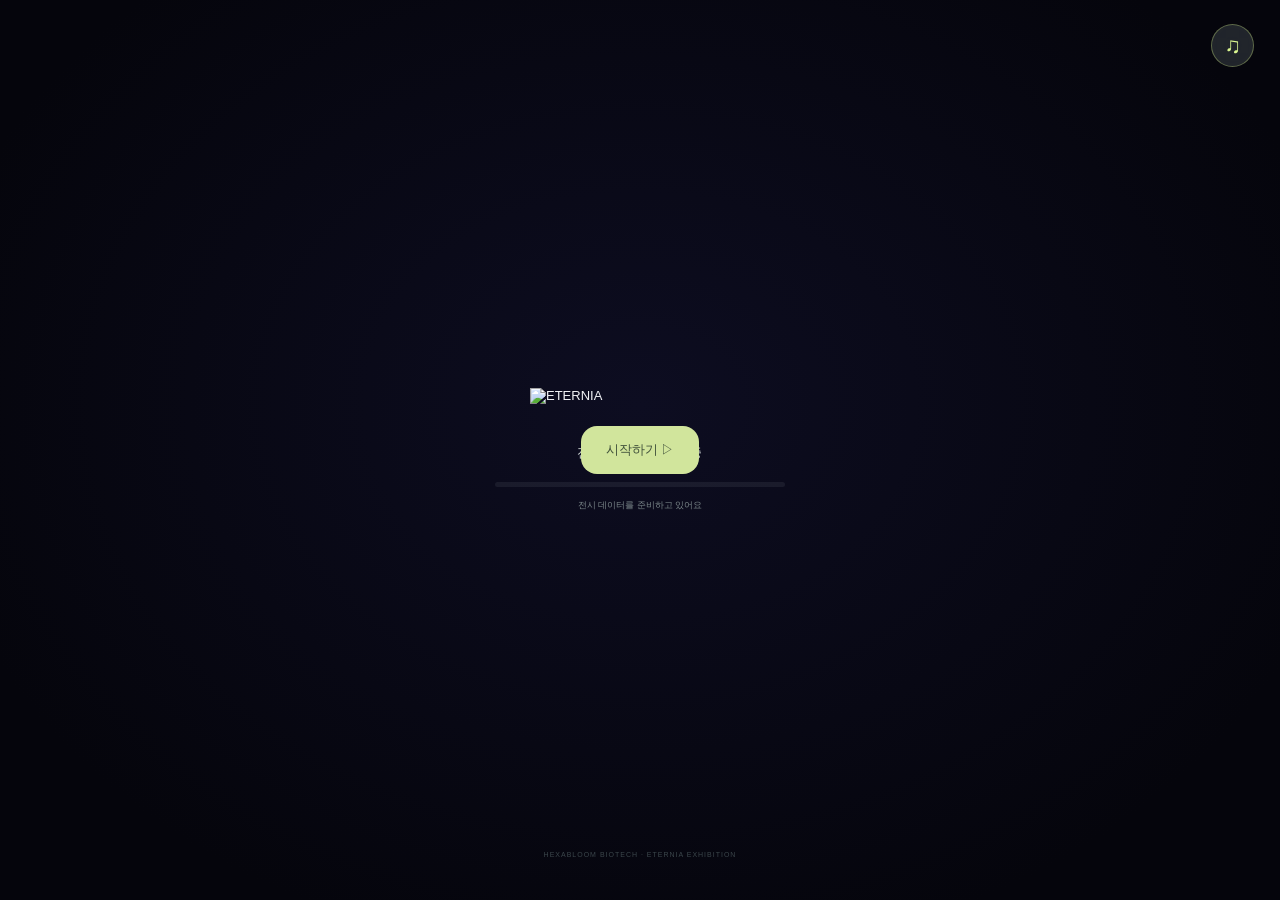
==== index.html @ 913517f1 "Add files via upload" ====
<!doctype html>
<html lang="ko"><head><meta charset="utf-8"><meta name="viewport" content="width=device-width,initial-scale=1"><meta name="theme-color" content="#0b0c10"><title>ETERNIA — 가상 전시 관람</title><meta name="description" content="기업 전시에서 우주선 체험, 협찬사 전시까지. ETERNIA 졸업전시 부스를 미리 둘러보세요."><link rel="stylesheet" href="style.css"><link rel="stylesheet" href="floating.css"><link rel="stylesheet" href="product-details.css"><script type="importmap">{"imports":{"three":"./assets/three.module.js","three/addons/controls/OrbitControls.js":"./assets/OrbitControls.js"}}</script></head>
<body class="booting"><section id="gameIntro" class="game-intro" aria-label="이터니아 전시 시작"><video id="introVideo" playsinline preload="auto" src="assets/eternia-intro.mp4"></video><div id="introLoading" hidden><img src="assets/eternia-logo.png" alt="ETERNIA"><span>전시 공간에 연결 중</span><div class="intro-progress"><i id="introProgressFill"></i></div><small id="introProgressText">전시 데이터를 준비하고 있어요</small></div><button id="introSkip">건너뛰기 <span>›</span></button><button id="introSound" aria-label="인트로 소리 켜기">소리 켜기 ♫</button><button id="introPlay" hidden>시작하기 ▷</button><small class="intro-footer">HEXABLOOM BIOTECH · ETERNIA EXHIBITION</small></section>
<header><a class="wordmark" href="#overview" aria-label="로고 애니메이션 다시보기"><img src="assets/eternia-logo.png" alt="ETERNIA"></a><div class="logo-replay-cue"><span>로고 애니메이션 다시보기</span><button id="dismissLogoCue" aria-label="다시보기 안내 닫기">×</button></div><span class="header-line"></span><span class="edition">EXHIBITION<br><b>가상 전시 관람</b></span><div class="tour-hud"><img src="assets/ui-hex-cluster.png" alt="" class="hud-hex"><div class="hud-copy"><span>VISIT</span><strong id="hudCounter">00 <small>/ 03</small></strong></div><div class="hud-progress"><span>관람 진행</span><b class="hud-percent" id="hudPercent">0%</b><div id="visitMeter" class="visit-meter" aria-label="관람 진행률"></div></div><div class="hud-caption"><i></i><span id="hudLocation">전체 공간</span></div></div><div class="header-right"><span class="live-dot"></span><span>ETERNIA / GRADUATION EXHIBITION</span></div></header>
<button id="panelToggle" class="panel-toggle" aria-expanded="true" aria-controls="guidePanel"><span>☷</span><b>안내 접기</b><i>‹</i></button><main>
<aside id="guidePanel" class="story" aria-live="polite"><div class="story-top"><span class="overline" id="chapter">WELCOME TO ETERNIA</span><span class="page-number" id="pageNumber">00 / 03</span></div><div class="category-menu" aria-label="콘텐츠 카테고리"><button data-step="1"><span class="category-no">01</span><span><b>세계관·기업 전시</b><small>WORLD / 3번 면</small></span><i><img src="assets/ui-move-badge.png" alt="이동"></i></button><button data-step="2"><span class="category-no">02</span><span><b>게임·의상 체험</b><small>PLAY / 2번 면</small></span><i><img src="assets/ui-move-badge.png" alt="이동"></i></button><button data-step="3"><span class="category-no">03</span><span><b>협찬사·뷰티 체험</b><small>BEAUTY / 1번 면</small></span><i><img src="assets/ui-move-badge.png" alt="이동"></i></button></div><h1 id="stepTitle">오프라인에서<br>만나는 이터니아.</h1><p id="stepDesc" class="description">하나의 육각 공간에서 시작되는 입사 체험. 세계관을 만나고, 우주선을 조종하고, 게임 속 원료가 화장품으로 이어지는 순간을 둘러보세요.</p><div id="stepFacts" class="facts"></div><button id="referenceCard" class="reference-card"><div class="reference-image"><img id="referenceImage" src="assets/booth-concept.webp" alt="전시 구성 참고 시안"><span>참고 이미지 ↗</span></div><div class="reference-caption"><span id="referenceLabel">전체 전시 구성 시안</span><span>VIEW</span></div></button><div id="extraDetails"></div><div class="story-foot"><img class="story-brand" src="assets/ui-hexabloom-mark.png" alt="HEXABLOOM BIOTECH"><span class="footnote">제작 중인 전시의 가상 관람입니다.<br>소품 외형·조명·그래픽은 최종 설치와 다를 수 있습니다.</span><div class="story-navigation"><button id="prev" class="round" aria-label="이전 공간">←</button><button id="next" class="next">관람 시작 <span>↗</span></button></div></div></aside>
<section class="viewport" aria-label="3D 가상 전시장"><div id="scene"></div><div class="vignette"></div><div class="viewport-top"><div class="mode-switch" role="group" aria-label="보기 방식"><button id="orbitMode" class="selected">공간 둘러보기</button><button id="eyeMode">관람자 시점</button></div><span class="model-tag"><i></i> EXHIBITION PREVIEW</span></div><div id="loading" class="loading"><div class="load-symbol">⬡</div><span>전시 공간을 준비하고 있어요</span><small id="loadProgress">모델 · 원화 · 전시 자료 불러오는 중</small></div><div id="fallback" hidden><img src="assets/booth-concept.webp" alt="전체 전시 구성"><p>이 환경에서는 3D 표시를 사용할 수 없습니다.<br>동선 메뉴와 자료 이미지는 계속 확인할 수 있어요.</p></div><div id="hotspots" class="hotspots"></div><div id="roomViews" class="room-views" hidden><button data-roomview="desk" class="active">조종석</button><button data-roomview="coat">아우터</button></div><div class="view-label"><span id="viewEyebrow">SPACE OVERVIEW</span><h2 id="viewTitle">전체 공간</h2><span id="modeHint">드래그하여 회전 · 스크롤하여 확대</span></div><div class="tools"><button id="routeToggle" class="tool active" aria-pressed="true" title="관람 동선 표시"><span>⌁</span><small>동선</small></button><button id="lightToggle" class="tool active" aria-pressed="true" title="전시 조명 전환"><span>◐</span><small>조명</small></button><button id="resetView" class="tool" title="시점 초기화"><span>⤾</span><small>초기화</small></button><button id="fullscreen" class="tool" title="전체 화면"><span>⛶</span><small>전체화면</small></button></div><div class="minimap"><div class="mini-heading"><span>FLOOR PLAN</span><span id="mapLabel">전체</span></div><svg viewBox="0 0 210 180" role="img" aria-label="기업 전시에서 암실을 거쳐 협찬사로 이동하는 관람 동선"><path class="map-outline" d="M65 25H145L185 95L145 165H125M85 165H65L25 95Z"/><path class="map-table" d="M65 28L30 95L54 135L103 28Z"/><path class="map-route" d="M195 125L165 150L106 176L106 101L106 176L45 153L12 125"/><path class="map-door" d="M85 165H125"/><g class="map-stop" data-step="1" tabindex="0" role="button" aria-label="기업 전시 이동"><circle cx="169" cy="124" r="12"/><text x="169" y="128">1</text></g><g class="map-stop" data-step="2" tabindex="0" role="button" aria-label="암실 이동"><circle cx="108" cy="94" r="12"/><text x="108" y="98">2</text></g><g class="map-stop" data-step="3" tabindex="0" role="button" aria-label="협찬사 전시 이동"><circle cx="40" cy="124" r="12"/><text x="40" y="128">3</text></g><circle id="mapYou" cx="106" cy="176" r="4"/></svg></div><div class="stage-caption"><span class="status-dot"></span><span id="objectStatus">업로드한 모델 기준 · 실제 비율의 가상 공간</span></div></section>
</main>
<nav class="tour-nav" aria-label="관람 동선"><div class="tour-nav-label"><span class="overline">YOUR JOURNEY</span><span>관람 동선 <b>3 → 2 → 1면</b></span></div><div class="stops"><button data-step="0" class="current"><span class="stop-icon">⌂</span><span>전체 보기</span></button><span class="connector"></span><button data-step="1"><span class="stop-icon">01</span><span>기업 전시</span></button><span class="connector"></span><button data-step="2"><span class="stop-icon">02</span><span>암실 체험</span></button><span class="connector"></span><button data-step="3"><span class="stop-icon">03</span><span>협찬사 전시</span></button></div><button id="autoTour" class="autotour"><span>▷</span> 자동 관람</button></nav>
<dialog id="detailDialog"><div class="dialog-bar"><span id="dialogEyebrow">EXHIBIT ARCHIVE</span><button class="close-dialog" aria-label="닫기">✕</button></div><div id="dialogBody"></div></dialog><div id="toast" role="status"></div>
<section class="rewards-widget" aria-label="관람 보상"><button id="rewardsToggle" class="rewards-head" aria-expanded="false" aria-controls="rewardsBody"><span class="reward-head-icon">✦</span><span><b>관람 보상</b><small>체크하고 보상을 만나보세요</small></span><span id="rewardCount">0/2</span><i>⌃</i></button><div id="rewardsBody" class="rewards-body" hidden><p class="reward-note">사원증 + 미션 보상 1종</p><button id="claimId" class="reward-row"><span class="reward-check" id="idCheck"></span><img src="assets/reward-id-v2.png" alt="강나린 사원증"><span><b>강나린 사원증</b><small>입사 지원하기</small></span><i>받기</i></button><label class="mission-check"><input id="missionDone" type="checkbox"><span>조건부 미션 성공</span><small>화장품 2종 중 1개 선택</small></label><button id="claimScott" class="reward-row reward-product" disabled><span class="reward-check" id="scottCheck"></span><img src="assets/cleanser-new.png" alt="스콧해미쉬 클렌징폼"><span><b>스콧해미쉬 클렌징폼</b><small>미션 성공 시 선택 보상</small></span><i>선택</i></button><button id="claimBrioll" class="reward-row reward-product" disabled><span class="reward-check" id="briollCheck"></span><img src="assets/brioll-0.png" alt="브리올옴므 톤업크림 실물"><span><b>브리올옴므 톤업크림</b><small>미션 성공 시 선택 보상</small></span><i>선택</i></button><span class="reward-preview-note">가상 관람용 보상 연출 · 실제 수령은 현장 조건에 따라 진행</span><button id="rewardReset" class="reward-reset">보상 체험 초기화 ↺</button></div></section><dialog id="rewardDialog" class="reward-dialog" aria-label="보상 획득"><button id="closeReward" class="close-reward" aria-label="보상 닫기">✕</button><div class="reward-burst" aria-hidden="true"></div><div id="rewardStars" aria-hidden="true"></div><span class="reward-kicker">REWARD UNLOCKED</span><h2>새로운 보상을 획득했어요!</h2><div id="rewardHero" class="reward-hero"></div><h3 id="rewardName"></h3><p id="rewardCondition"></p><button id="rewardConfirm">확인 <span>✓</span></button></dialog><script type="module" src="intro.js"></script><script type="module" src="app.js"></script><script type="module" src="exhibition-ui.js"></script>
<div class="control-hints" aria-label="공간 둘러보기 조작 안내"><span><kbd>좌클릭</kbd> 드래그 · 회전</span><span><kbd>휠</kbd> 확대 / 축소</span><span><kbd>Alt</kbd> + 드래그 · 이동</span></div><aside id="sponsorTip" class="sponsor-tip" hidden><span>화장품을 클릭하면<br><b>상세 정보를 볼 수 있어요</b></span><button id="dismissSponsorTip" aria-label="제품 클릭 안내 닫기">×</button></aside><script type="module" src="audio-ui.js"></script></body></html>
---- style.css ----
:root{--bg:#0b0c10;--panel:#17181e;--line:#3b3d48;--muted:#999ba8;--white:#f1f2f5;--lime:#d9f64c;--pink:#f18bb9;--ink:#333640}*{box-sizing:border-box}body{margin:0;background:var(--bg);color:var(--white);font-family:'Arial','Apple SD Gothic Neo','Malgun Gothic',sans-serif;font-size:14px;-webkit-font-smoothing:antialiased}button,a{-webkit-tap-highlight-color:transparent}button{font:inherit;color:inherit;cursor:pointer;border:0;background:none}button:focus-visible,a:focus-visible,[tabindex]:focus-visible{outline:2px solid var(--lime);outline-offset:4px}[hidden]{display:none!important}header{height:88px;margin:0 25px;padding:0 10px;display:flex;align-items:center;gap:22px;border-bottom:1px solid #343640;position:relative}header:after{content:'';position:absolute;bottom:-1px;left:0;width:76px;height:2px;background:var(--lime);clip-path:polygon(0 0,100% 0,97% 100%,0 100%)}.wordmark{display:block;width:143px;height:58px;flex-shrink:0}.wordmark img{width:100%;height:100%;object-fit:contain}.header-line{height:22px;width:1px;background:#575961}.edition{font-size:8px;letter-spacing:2px;color:#858793;line-height:1.8;white-space:nowrap}.edition b{font-weight:400;font-size:10px;letter-spacing:1px;color:#bdc0cb}.header-right{margin-left:auto;display:flex;align-items:center;gap:8px;font-size:8px;letter-spacing:1px;color:#80838f}.live-dot,.status-dot{width:4px;height:4px;background:var(--lime);border-radius:50%;display:inline-block}.quiet{margin-left:16px;letter-spacing:0;background:linear-gradient(120deg,#e3e5eb,#f5f6f8);color:#454752;font-size:11px;padding:11px 17px;clip-path:polygon(9px 0,100% 0,100% calc(100% - 7px),calc(100% - 7px) 100%,0 100%,0 9px)}.quiet span{padding-left:18px}.quiet:hover{background:var(--lime)}.tour-hud{position:relative;display:flex;align-items:center;gap:14px;margin-left:auto;padding:8px 22px 8px 11px;min-width:310px;background:linear-gradient(110deg,#34373d,#25272e);clip-path:polygon(10px 0,92% 0,95% 6px,100% 6px,100% 100%,0 100%,0 10px);border-bottom:1px solid #666b75}.tour-hud:after{content:'';position:absolute;right:0;bottom:0;height:3px;width:24%;background:var(--lime)}.hud-hex{width:29px;height:43px;object-fit:contain;margin-right:1px}.hud-copy{display:flex;align-items:center;gap:8px}.hud-copy>span{font-family:monospace;font-size:9px;color:#aeb8a6}.hud-copy strong{font-family:monospace;font-size:25px;line-height:1;font-weight:700;letter-spacing:-1px}.hud-copy small{font-size:9px;color:#9d9fa9;letter-spacing:0}.hud-progress{padding-left:8px;border-left:1px solid #5b5d66}.hud-progress>span{color:#9c9fac;font-size:7px;letter-spacing:1px}.visit-meter{display:flex;gap:2px;margin-top:7px}.visit-meter i{display:block;width:6px;height:9px;background:#6c646e;transform:skewX(25deg)}.visit-meter i.filled{background:var(--pink)}.hud-caption{font-size:9px;color:#c2c4cb;padding-left:2px;white-space:nowrap;display:flex;align-items:center;gap:6px}.hud-caption i{width:3px;height:3px;background:var(--lime);display:inline-block}main{height:calc(100dvh - 185px);min-height:620px;max-height:1100px;display:grid;grid-template-columns:320px 1fr;padding:20px 25px 0;gap:20px}.story{position:relative;padding:21px 20px 18px;border:1px solid #363842;border-top:2px solid #555865;background:linear-gradient(160deg,#202128e8,#15161be8);display:flex;flex-direction:column;overflow:auto;scrollbar-width:thin;scrollbar-color:#4a4c57 transparent;clip-path:polygon(10px 0,calc(100% - 8px) 0,100% 8px,100% calc(100% - 13px),calc(100% - 13px) 100%,0 100%,0 10px)}.story:before{content:'';position:absolute;top:0;left:0;width:12px;height:15px;background:var(--lime);clip-path:polygon(0 0,100% 0,0 100%)}.story-top{display:flex;align-items:center;justify-content:space-between;gap:10px;margin-bottom:20px}.overline{font-family:monospace;font-size:8px;font-weight:500;letter-spacing:1.1px;color:#aeb1c2;line-height:1.5}.page-number{font-family:monospace;font-size:9px;color:#838693;white-space:nowrap}.category-menu{display:flex;flex-direction:column;gap:8px}.category-menu button{position:relative;display:flex;align-items:center;min-height:63px;gap:12px;padding:10px 10px 10px 14px;text-align:left;background:linear-gradient(120deg,#30323a,#262831);border-left:2px solid #777a86;clip-path:polygon(8px 0,calc(100% - 11px) 0,100% 11px,100% 100%,0 100%,0 8px);transition:background .18s,transform .18s}.category-menu button:after{content:'';height:1px;background:#717581;position:absolute;left:30px;right:12px;bottom:4px;opacity:.35}.category-menu button:hover{background:#3b3e49;transform:translateX(2px)}.category-no{font-family:monospace;font-size:25px;font-weight:700;color:#a6a8b4;line-height:1}.category-menu b{display:block;font-size:12px;font-weight:600;color:#e8e9ef;white-space:nowrap}.category-menu small{display:block;font-family:monospace;font-size:7px;letter-spacing:1px;color:#9396a6;margin-top:7px}.category-menu i{display:flex;margin-left:auto;align-items:center;justify-content:center;opacity:.65}.category-menu i img{width:38px;height:28px;object-fit:contain}.category-menu button.current{background:linear-gradient(125deg,#f7f8fa,#d9dce4);border-left-color:var(--lime)}.category-menu button.current:before{content:'';position:absolute;top:0;right:0;width:9px;height:13px;background:var(--lime);clip-path:polygon(0 0,100% 0,100% 100%)}.category-menu button.current .category-no{color:#626775}.category-menu button.current b{color:#363b48}.category-menu button.current small{color:#797f8b}.category-menu button.current i{opacity:1}.category-menu button.visited:not(.current){border-left-color:var(--lime)}h1{font-size:25px;line-height:1.45;letter-spacing:-.8px;font-weight:500;margin:24px 0 12px}.description{color:#aaaeba;line-height:1.9;font-size:11px;word-break:keep-all;margin:0 0 14px}.facts{display:flex;gap:6px;flex-wrap:wrap;margin-bottom:17px}.facts span{font-size:8px;color:#b7bac5;border:1px solid #4b4e5b;padding:5px 6px;background:#292b334d}.reference-card{padding:0;text-align:left;background:#22242c;border:1px solid #4b4e5b;clip-path:polygon(0 0,calc(100% - 8px) 0,100% 8px,100% 100%,0 100%)}.reference-image{position:relative;overflow:hidden;height:102px;background:#292b32}.reference-image img{display:block;width:100%;height:100%;object-fit:cover;object-position:50% 24%;transition:transform .4s}.reference-card:hover img{transform:scale(1.04)}.reference-image>span{position:absolute;bottom:7px;right:7px;font-size:8px;color:#d3d6dc;background:#1a1c23dc;padding:5px 8px;border-left:2px solid var(--lime)}.reference-caption{display:flex;justify-content:space-between;align-items:center;gap:10px;padding:10px;font-size:9px;color:#c1c4d1}.reference-caption>span:last-child{font-family:monospace;font-size:7px;letter-spacing:1px;color:#b5c47f}.story-foot{margin-top:auto;padding-top:17px;position:relative}.story-brand{position:absolute;right:0;bottom:52px;width:58px;height:39px;object-fit:contain;opacity:.65}.footnote{display:block;font-size:8px;color:#707582;line-height:1.8;padding-right:48px}.story-navigation{display:flex;gap:8px;margin-top:15px}.round{width:37px;height:37px;border:1px solid #5a5d6a;color:#c3c6d1;clip-path:polygon(5px 0,100% 0,100% 100%,0 100%,0 5px)}.round:disabled{opacity:.25;cursor:default}.next{flex:1;background:linear-gradient(120deg,#e4f78d,var(--lime));color:#3d4431;min-height:37px;padding:11px 14px;display:flex;align-items:center;justify-content:space-between;font-size:11px;clip-path:polygon(0 0,calc(100% - 13px) 0,100% 50%,calc(100% - 13px) 100%,12px 100%,0 calc(100% - 9px))}.next:hover{background:#ecff93}.next>span{padding-right:3px}.viewport{position:relative;overflow:hidden;background:radial-gradient(ellipse at 50% 50%,#202128,#0c0d12 75%);border:1px solid #282a34;clip-path:polygon(0 0,calc(100% - 10px) 0,100% 10px,100% 100%,0 100%)}#scene{position:absolute;inset:0}#scene canvas{display:block;width:100%;height:100%;touch-action:none}.vignette{position:absolute;inset:0;pointer-events:none;box-shadow:inset 0 0 90px #05060a55}.viewport-top{position:absolute;top:19px;left:22px;right:22px;display:flex;align-items:center;justify-content:space-between;gap:14px}.mode-switch{display:flex;background:linear-gradient(110deg,#e2e4ea,#fbfcfd);padding:3px;color:#515661;clip-path:polygon(8px 0,100% 0,100% calc(100% - 7px),calc(100% - 7px) 100%,0 100%,0 8px)}.mode-switch button{color:#71747f;font-size:10px;padding:8px 13px;clip-path:polygon(7px 0,100% 0,calc(100% - 7px) 100%,0 100%)}.mode-switch button.selected{color:#39412b;background:var(--lime)}.model-tag{display:flex;gap:6px;align-items:center;color:#707583;font-family:monospace;font-size:8px;letter-spacing:.5px}.model-tag i{width:4px;height:4px;display:block;background:#9da969}.view-label{position:absolute;top:85px;left:23px;pointer-events:none;border-left:2px solid var(--lime);padding:9px 15px 10px;background:linear-gradient(90deg,#252730d9,#1c1e2780);clip-path:polygon(0 0,calc(100% - 8px) 0,100% 8px,100% 100%,9px 100%,0 calc(100% - 8px))}.view-label>span:first-child{font-family:monospace;font-size:7px;letter-spacing:1.3px;color:#aaaebb}.view-label h2{font-size:16px;font-weight:500;letter-spacing:-.5px;margin:7px 0}.view-label #modeHint{font-size:8px;color:#8d92a0}.tools{position:absolute;top:85px;right:20px;display:flex;flex-direction:column;gap:7px}.tool{width:39px;height:44px;border:1px solid #555966;background:#272a34c9;display:flex;flex-direction:column;align-items:center;justify-content:center;gap:3px;clip-path:polygon(6px 0,100% 0,100% calc(100% - 6px),calc(100% - 6px) 100%,0 100%,0 6px)}.tool>span{font-size:18px;color:#bdc2cd;line-height:18px}.tool small{font-size:6px;color:#989eac}.tool:hover{background:#3a3e49}.tool.active{border-color:#c5df58}.tool.active>span{color:var(--lime)}.minimap{position:absolute;right:20px;bottom:43px;width:144px;padding:11px 10px 3px;background:#20222cdb;border:1px solid #555966;clip-path:polygon(10px 0,100% 0,100% calc(100% - 10px),calc(100% - 10px) 100%,0 100%,0 10px);backdrop-filter:blur(10px)}.mini-heading{display:flex;justify-content:space-between;font-family:monospace;font-size:7px;letter-spacing:.5px;color:#9ca3b3}.mini-heading span:last-child{color:var(--lime)}.minimap svg{display:block;width:100%;overflow:visible}.map-outline{fill:#30333e;stroke:#7c8394;stroke-width:2}.map-table{fill:#69707d;stroke:#b6bdc9;stroke-width:.8}.map-door{fill:none;stroke:#7e867b;stroke-dasharray:3 3}.map-route{fill:none;stroke:var(--lime);stroke-width:1.5;stroke-linejoin:round;opacity:.65}.map-stop{cursor:pointer}.map-stop circle{fill:#30333c;stroke:#9ea595;stroke-width:1}.map-stop text{font-family:monospace;font-size:10px;fill:#d7dccf;text-anchor:middle}.map-stop.active circle{fill:var(--lime);stroke:var(--lime)}.map-stop.active text{fill:#2f3522}#mapYou{fill:#fff;stroke:#c5d18d;stroke-width:3}.stage-caption{position:absolute;bottom:18px;left:23px;display:flex;gap:7px;align-items:center;pointer-events:none;color:#737a89;font-size:8px}.hotspots{position:absolute;inset:0;pointer-events:none}.hotspot{position:absolute;transform:translate(-50%,-50%);display:flex;align-items:center;gap:7px;pointer-events:auto;white-space:nowrap;border:1px solid #979ca8;background:linear-gradient(115deg,#e7e9ee,#fcfcfd);color:#3e4452;padding:5px 12px 5px 5px;font-size:9px;clip-path:polygon(7px 0,100% 0,100% calc(100% - 7px),calc(100% - 7px) 100%,0 100%,0 7px);box-shadow:0 0 25px #0b0e1499}.hotspot .hot-index{display:grid;place-items:center;min-width:22px;height:22px;background:#d7e36f;color:#4b5236;font-family:monospace;font-size:9px}.hotspot .hot-plus{margin-left:5px;color:#687648}.hotspot:hover{background:var(--lime)}.tour-nav{height:97px;display:flex;align-items:center;gap:25px;padding:18px 35px;border-top:1px solid #30323b;margin-top:0;background:#0e0f14}.tour-nav-label{width:285px;display:flex;flex-direction:column;gap:8px;flex-shrink:0}.tour-nav-label>span:first-child{color:#bec1cf;font-size:8px;letter-spacing:1.5px}.tour-nav-label>span:last-child{font-size:8px;color:#787e8c}.tour-nav-label b{font-weight:400;color:#afbd87;padding-left:14px}.stops{display:flex;justify-content:space-between;align-items:center;flex:1;background:linear-gradient(110deg,#d9dce4,#f5f6fa);padding:4px 17px 4px 11px;clip-path:polygon(12px 0,calc(100% - 8px) 0,100% 8px,100% 100%,0 100%,0 12px)}.stops button{padding:10px 12px;display:flex;align-items:center;gap:9px;color:#626a7b;font-size:10px;white-space:nowrap;clip-path:polygon(7px 0,100% 0,calc(100% - 7px) 100%,0 100%)}.stop-icon{width:24px;height:24px;display:grid;place-items:center;font-family:monospace;font-size:10px;font-weight:bold;color:#666c7c;border:1px solid #a4aab8;clip-path:polygon(5px 0,100% 0,100% 100%,0 100%,0 5px)}.stops .current{background:var(--lime);color:#424c32}.stops .current .stop-icon{border-color:#899f3a;color:#5a6e34}.stops .visited:not(.current) .stop-icon{background:#d1dd95}.connector{height:1px;max-width:60px;background:#b0b6c2;flex:1;margin:0 6px}.autotour{display:flex;gap:8px;align-items:center;background:#2b2e38;border:1px solid #6a7182;min-height:37px;padding:10px 13px;font-size:10px;white-space:nowrap;clip-path:polygon(7px 0,100% 0,100% calc(100% - 7px),calc(100% - 7px) 100%,0 100%,0 7px)}.autotour>span{color:var(--lime);font-size:13px}.loading{position:absolute;inset:0;display:flex;flex-direction:column;align-items:center;justify-content:center;gap:15px;background:#111218;color:#dce2cc;font-size:12px;z-index:10;transition:opacity .45s}.loading small{font-size:9px;color:#757e83}.load-symbol{font-size:48px;color:var(--lime);animation:spin 3s linear infinite}.loading.done{opacity:0;pointer-events:none}@keyframes spin{to{transform:rotate(360deg)}}dialog{width:min(960px,calc(100vw - 50px));max-height:88dvh;padding:0;border:1px solid #727985;border-top:3px solid var(--lime);background:#191b22;color:var(--white);box-shadow:0 20px 130px #000b}dialog::backdrop{background:#05050ac9;backdrop-filter:blur(12px)}.dialog-bar{display:flex;align-items:center;justify-content:space-between;padding:12px 22px;border-bottom:1px solid #4a4f5b;background:#242731;font-family:monospace;font-size:9px;letter-spacing:1.6px;color:#adb5c3;position:sticky;top:0;z-index:2}.close-dialog{font-size:16px;padding:7px;color:#dbdfe7}#dialogBody{padding:25px}.archive-title{font-size:25px;font-weight:400;letter-spacing:-.7px;margin:0 0 9px}.archive-intro{font-size:11px;color:#8e97a6;line-height:1.8;margin-bottom:25px}.archive-grid{display:grid;grid-template-columns:repeat(3,1fr);gap:17px}.archive-tile{padding:0;text-align:left;border:1px solid #4b5260;background:#22262f;clip-path:polygon(0 0,calc(100% - 8px) 0,100% 8px,100% 100%,0 100%)}.archive-tile img{display:block;width:100%;height:165px;object-fit:cover;background:#dce0e2}.archive-tile>span{display:block;padding:12px 10px;font-size:10px;color:#e2e5ed}.archive-tile small{display:block;padding:0 10px 12px;font-size:8px;color:#8691a3;line-height:1.5}.archive-tile:hover{border-color:var(--lime)}.lightbox-image{display:block;max-width:100%;max-height:68dvh;object-fit:contain;margin:auto}.lightbox-caption{display:flex;align-items:center;justify-content:space-between;gap:15px;font-size:11px;color:#c4cad5;padding-top:18px}.lightbox-caption small{font-size:9px;color:#858fa0}.lightbox-caption button{border:1px solid #76825b;color:var(--lime);padding:9px 13px;font-size:10px}.video-preview{display:block;width:100%;max-height:65dvh}#toast{position:fixed;left:50%;bottom:112px;transform:translate(-50%,15px);padding:12px 20px;background:#292d37;border:1px solid #8d9d54;border-left:3px solid var(--lime);color:#edf2e2;font-size:11px;opacity:0;pointer-events:none;transition:opacity .2s,transform .2s;z-index:100;clip-path:polygon(0 0,100% 0,100% calc(100% - 8px),calc(100% - 8px) 100%,0 100%)}#toast.show{opacity:1;transform:translate(-50%,0)}#fallback{position:absolute;inset:0;padding:75px 30px;text-align:center}#fallback img{height:75%;max-width:90%;object-fit:contain}#fallback p{font-size:12px;line-height:1.8;color:#b3bac3}.presenting header,.presenting .story,.presenting .tour-nav{display:none}.presenting main{display:block;height:100dvh;max-height:none;padding:0}.presenting .viewport{height:100dvh}.presenting .stage-caption{display:none}
@media(min-width:1600px){main{grid-template-columns:350px 1fr}.story{padding:28px}.tour-nav-label{width:315px}.category-menu button{min-height:68px}.reference-image{height:140px}h1{font-size:29px}.description{font-size:12px}.tour-hud{min-width:400px}.hud-caption{padding-left:15px}}
@media(max-width:1150px){header{gap:16px}.header-right>span:not(.live-dot){display:none}.tour-hud{min-width:290px}.hud-caption{display:none}.edition{font-size:7px}main{grid-template-columns:285px 1fr;gap:15px;padding:15px 20px 0}.story{padding:20px 17px}.category-menu b{font-size:11px}.category-no{font-size:23px}.category-menu i img{width:32px}h1{font-size:23px}.description{font-size:10px}.tour-nav{padding:17px 25px;gap:18px}.tour-nav-label{width:280px}.stops{padding-left:5px;padding-right:8px}.stops button{font-size:9px;gap:7px;padding:10px 8px}.connector{margin:0 4px}.autotour{font-size:9px;padding:10px}.view-label{left:18px}.viewport-top{left:18px;right:18px}.model-tag{font-size:7px}.minimap{width:124px;right:16px}.tools{right:16px}.stage-caption{left:18px;right:150px;font-size:7px;line-height:1.6}}
@media(max-width:900px){.header-line,.edition{display:none}header{margin:0 20px}.header-right{margin-left:0}.tour-hud{min-width:275px}.tour-nav-label{width:260px}.stops button{gap:5px;padding:10px 6px}.autotour{font-size:0}.autotour>span{font-size:17px}.model-tag{display:none}main{grid-template-columns:265px 1fr}.category-menu button{gap:9px}.category-menu b{font-size:10px}.category-no{font-size:21px}.category-menu small{font-size:6px}.category-menu i img{width:29px}.mode-switch button{font-size:9px;padding:8px 10px}.tool{width:34px;height:40px}.minimap{width:115px}.story-brand{display:none}.footnote{padding-right:0}.connector{margin:0 2px}.stops .stop-icon{width:20px;height:20px}.stops button{font-size:8px}}
@media(max-width:720px){header{height:76px;margin:0 14px;padding:0 2px;gap:9px}.wordmark{width:106px;height:49px}.tour-hud{margin-left:auto;min-width:0;padding:8px 12px 8px 6px;gap:8px;height:45px}.hud-hex{width:19px;height:31px}.hud-copy{gap:5px}.hud-copy>span{font-size:7px}.hud-copy strong{font-size:20px}.hud-copy small{font-size:7px}.hud-progress{padding-left:7px}.hud-progress>span{font-size:6px}.visit-meter{gap:1px;margin-top:5px}.visit-meter i{width:4px;height:7px}.header-right{gap:0}.header-right>.live-dot{display:none}.quiet{padding:9px 11px;margin-left:0;font-size:9px}.quiet span{display:none}main{height:auto;min-height:0;max-height:none;display:flex;flex-direction:column-reverse;padding:12px 12px 0;gap:12px}.viewport{height:61dvh;min-height:390px}.story{padding:20px 19px;overflow:visible}.story-top{margin-bottom:16px}.category-menu{flex-direction:row;gap:7px}.category-menu button{min-height:82px;flex:1;display:block;padding:9px 7px 10px 9px}.category-no{font-size:18px;display:block;margin-bottom:8px}.category-menu b{font-size:10px;letter-spacing:-.4px}.category-menu small{font-size:6px;letter-spacing:.3px;margin-top:5px}.category-menu i{position:absolute;top:9px;right:5px}.category-menu i img{width:25px;height:19px}.category-menu button:after{display:none}h1{font-size:25px;margin-top:22px}.description{font-size:12px;line-height:1.85}.facts span{font-size:8px}.reference-card{display:flex;height:89px}.reference-image{height:87px;width:120px;flex-shrink:0}.reference-image>span{display:none}.reference-caption{flex:1;font-size:10px;padding:14px}.reference-caption>span:last-child{font-size:7px}.story-foot{display:flex;gap:15px;align-items:center;justify-content:space-between;padding-top:17px}.footnote{font-size:7px}.story-navigation{margin-top:0;min-width:143px}.round{width:33px;height:34px}.next{font-size:10px;min-height:34px;padding:9px 12px}.tour-nav{position:sticky;bottom:0;z-index:15;height:77px;padding:12px 14px;gap:9px;background:#0c0d12f5;backdrop-filter:blur(14px)}.tour-nav-label{display:none}.stops{padding:3px 7px}.stops button{flex:1;flex-direction:column;font-size:7px;gap:4px;padding:6px 3px}.stop-icon{width:17px;height:17px;font-size:8px}.connector{margin:0 3px;max-width:20px}.autotour{padding:10px 9px;min-height:37px}.autotour>span{font-size:16px}.viewport-top{top:15px;left:13px;right:13px}.mode-switch button{font-size:9px;padding:7px 9px}.view-label{top:70px;left:14px;padding:8px 12px;border-left-width:1px;max-width:220px}.view-label>span:first-child{font-size:6px;letter-spacing:1px}.view-label h2{font-size:13px;margin:5px 0}.view-label #modeHint{font-size:7px}.tools{top:70px;right:12px;gap:5px}.tool{width:31px;height:35px}.tool>span{font-size:15px;line-height:15px}.tool small{font-size:6px}.minimap{width:104px;right:12px;bottom:36px;padding:9px 8px 3px}.mini-heading{font-size:6px}.stage-caption{left:15px;bottom:13px;right:10px;font-size:6px}.hotspot{font-size:8px;padding-right:8px;gap:5px}.hotspot .hot-index{height:17px;min-width:18px;font-size:7px}.hot-plus{display:none}dialog{width:calc(100vw - 22px);max-height:90dvh}.dialog-bar{padding:10px 15px}#dialogBody{padding:17px}.archive-title{font-size:22px}.archive-intro{font-size:10px;margin-bottom:20px}.archive-grid{grid-template-columns:1fr 1fr;gap:12px}.archive-tile img{height:135px}.archive-tile>span{font-size:9px;padding:10px 8px}.archive-tile small{font-size:7px;padding:0 8px 10px}.lightbox-caption{font-size:10px}.lightbox-caption small{font-size:8px}#toast{bottom:90px;max-width:85vw;text-align:center;font-size:10px}.presenting main{padding:0;gap:0}.presenting .viewport{height:100dvh;min-height:0}}
@media(prefers-reduced-motion:reduce){*,*:before,*:after{animation:none!important;transition:none!important}}
---- floating.css ----
html,body{height:100%;height:100dvh;overflow:hidden;background:#0b0c10}body{font-size:13px}header{position:fixed;top:18px;left:26px;right:26px;height:66px;margin:0;padding:0;z-index:25;gap:20px;border:0;background:none;pointer-events:none}header:after,.header-line,.edition,.header-right>.live-dot,.header-right>span{display:none}header .wordmark,header button{pointer-events:auto}.wordmark{width:140px;height:57px}.tour-hud{min-width:330px;padding:10px 18px;gap:14px;border:4px solid #b2bbc70c;border-radius:24px;clip-path:none;background:#3a3c47ac;backdrop-filter:blur(18px);box-shadow:0 8px 34px #0002;margin:auto}.tour-hud:after{height:4px;right:22px;bottom:4px;width:45px;border-radius:8px;opacity:.65}.hud-hex{width:26px;height:34px}.hud-copy strong{font-size:23px}.hud-copy>span{font-size:8px}.hud-progress{border-left:0;padding-left:5px}.hud-progress>span{font-size:6px}.visit-meter i{border-radius:2px;width:5px;height:8px;opacity:.85}.hud-caption{font-size:8px;color:#bfc2cb}.header-right{margin-left:0}.quiet{border-radius:16px;clip-path:none;background:#e5e7eddf;padding:11px 17px;font-size:10px;box-shadow:0 5px 20px #0002}.quiet span{padding-left:10px}main{position:fixed;inset:0;width:100%;height:100dvh!important;min-height:0!important;max-height:none!important;padding:0!important;display:block!important}.viewport{position:absolute;inset:0;width:100%;height:100%!important;min-height:0!important;clip-path:none;border:0;background:#0b0c10}.vignette{box-shadow:inset 0 0 120px #05060a55}.panel-toggle{position:fixed;left:26px;top:106px;z-index:27;display:flex;align-items:center;gap:10px;padding:10px 14px;border-radius:17px;background:#4b4d5b72;border:3px solid #bec5d10b;backdrop-filter:blur(16px);color:#d7d9e2;box-shadow:0 5px 20px #0002}.panel-toggle>span{font-size:16px;color:var(--lime)}.panel-toggle b{font-size:10px;font-weight:500}.panel-toggle i{font-style:normal;font-size:18px;color:#b5b9c7;line-height:10px}.story{position:fixed;left:26px;top:159px;width:258px;max-height:calc(100dvh - 263px);height:auto;padding:18px 16px 17px;z-index:20;background:#272932b3;backdrop-filter:blur(24px);border:4px solid #dce3ed0d;border-radius:24px;clip-path:none;overflow:hidden;box-shadow:0 16px 55px #0003;transition:transform .35s ease,opacity .25s ease}.story:before{left:22px;top:-1px;width:28px;height:4px;border-radius:20px;clip-path:none;background:var(--lime);opacity:.65}.story-top{margin-bottom:14px;gap:8px}.story-top .overline{font-size:7px;color:#a3a9b7;letter-spacing:.6px}.page-number{font-size:8px;color:#9298a8}.category-menu{gap:7px}.category-menu button{min-height:48px;border:0;clip-path:none;border-radius:14px;background:#656a7a26;padding:9px 10px;gap:10px;transition:background .2s,transform .2s}.category-menu button:after,.category-menu button.current:before{display:none}.category-menu button:hover{background:#7b829b3c;transform:translateX(1px)}.category-no{font-size:20px;color:#acb1c0}.category-menu b{font-size:10px;font-weight:600;color:#d4d8e3}.category-menu small{font-size:6px;letter-spacing:.5px;color:#969eae;margin-top:5px}.category-menu i img{width:29px;height:22px;opacity:.8}.category-menu button.current{background:#e9edf2e8;box-shadow:inset 4px 0 0 #daf550}.category-menu button.current .category-no{color:#77824e}.category-menu button.current b{color:#3c4251}.category-menu button.current small{color:#848a98}.category-menu button.visited:not(.current){box-shadow:inset 3px 0 0 #daef6655}h1{font-size:20px;line-height:1.45;margin:19px 0 10px;font-weight:500;letter-spacing:-.4px}.description{font-size:10px;line-height:1.8;color:#a5adbd;margin:0;word-break:keep-all}.facts,.story-foot,#extraDetails{display:none}.reference-card{display:flex;flex-shrink:0;align-items:stretch;width:100%;height:64px;border:0;border-radius:12px;clip-path:none;background:#686e8026;margin-top:15px}.reference-image{height:64px;width:75px;flex-shrink:0}.reference-image img{object-position:50% 25%}.reference-image>span{display:none}.reference-caption{flex:1;display:flex;justify-content:space-between;gap:5px;padding:10px;font-size:8px;color:#b5bdcf;line-height:1.6}.reference-caption>span:last-child{font-size:6px;color:#a5b385}.left-collapsed .story{transform:translateX(-295px);opacity:0;pointer-events:none}.left-collapsed .panel-toggle{background:#3b3e4a78}.viewport-top{position:fixed;top:106px;left:50%;right:auto;transform:translateX(-50%);z-index:10;gap:0}.mode-switch{padding:4px;border:3px solid #ffffff0c;border-radius:17px;clip-path:none;background:#5d627970;backdrop-filter:blur(16px);box-shadow:0 5px 20px #0002}.mode-switch button{padding:8px 13px;border-radius:12px;clip-path:none;font-size:9px;color:#b4bed1}.mode-switch button.selected{background:#e5edb6d9;color:#566139;box-shadow:0 2px 10px #0001}.model-tag{display:none}.tools{position:fixed;right:26px;top:106px;flex-direction:row;gap:6px;z-index:10}.tool{height:40px;width:36px;border:3px solid #e5ecff0b;border-radius:13px;clip-path:none;background:#575e7370;backdrop-filter:blur(16px)}.tool>span{font-size:16px;color:#c9cedb}.tool small{font-size:5px;color:#a2acc0}.tool.active{border-color:#d4eb721c}.tool.active>span{color:#d7eb8e}.minimap{position:fixed;right:26px;top:163px;bottom:auto;width:112px;clip-path:none;border:3px solid #e6eeff0b;border-radius:20px;background:#42495d4d;backdrop-filter:blur(14px);padding:10px 9px 5px;opacity:.8}.mini-heading{font-size:6px;color:#939eb4}.mini-heading span:last-child{color:#c9dda0}.map-outline{fill:#737d932a;stroke:#8895ac88;stroke-width:3;stroke-linejoin:round}.map-table{fill:#a2adc14a;stroke:none}.map-route{stroke:#ccdf8c99;stroke-width:2.5}.map-stop circle{fill:#586277;stroke:#bfc9da66;stroke-width:2}.map-stop text{font-size:10px;fill:#d4dae7}.map-stop.active circle{fill:#d6e693bf;stroke:none}.map-stop.active text{fill:#49553a}.view-label{position:fixed;left:50%;top:auto;bottom:105px;transform:translateX(-50%);display:flex;align-items:center;gap:11px;pointer-events:none;padding:9px 15px;border:0;background:#383d504d;backdrop-filter:blur(10px);border-radius:14px;clip-path:none}.view-label>span:first-child{display:none}.view-label h2{font-size:10px;letter-spacing:0;font-weight:500;margin:0;color:#c7cfdc}.view-label #modeHint{font-size:7px;color:#8290aa}.stage-caption{bottom:20px;left:26px;font-size:7px;color:#626f86;opacity:.7}.status-dot{background:#b8cd76}.hotspot{padding:6px 10px 6px 5px;background:#e3e9f0d9;border:3px solid #f6f9ff21;clip-path:none;border-radius:13px;color:#505b71;box-shadow:0 5px 25px #05070e26;font-size:8px;gap:6px;backdrop-filter:blur(12px)}.hotspot .hot-index{min-width:19px;height:19px;border-radius:8px;background:#d2e992c9;color:#677447;font-size:8px}.hotspot:hover{background:#ecf6cddd}.hotspot .hot-plus{font-size:9px;color:#81945d;margin-left:4px}.tour-nav{position:fixed;bottom:25px;left:50%;transform:translateX(-50%);width:min(800px,calc(100vw - 52px));height:56px;margin:0;padding:0;background:none;border:0;gap:12px;z-index:24}.tour-nav-label{display:none}.stops{height:56px;border-radius:20px;clip-path:none;border:4px solid #ffffff24;background:#e8edf3e6;box-shadow:0 12px 35px #0002;padding:4px 10px}.stops button{height:41px;padding:8px 11px;border-radius:12px;clip-path:none;font-size:9px;gap:7px;color:#6a758a}.stops .current{background:#d7ed97;color:#5a6941;box-shadow:0 2px 8px #0001}.stop-icon{height:21px;width:21px;border:0;border-radius:8px;clip-path:none;background:#b9c3d338;color:#748198;font-size:9px}.stops .current .stop-icon{border:0;background:#c0d5819c;color:#5f7341}.connector{height:3px;background:#aebbd142;max-width:25px;border-radius:9px;margin:0 3px}.autotour{height:48px;min-height:0;border:3px solid #e3ecff0c;border-radius:17px;clip-path:none;background:#52597080;padding:10px 13px;font-size:9px;color:#b7c3da;backdrop-filter:blur(14px);box-shadow:0 6px 25px #0002}.autotour>span{color:#d1e59a}.room-views{position:fixed;left:50%;transform:translateX(-50%);bottom:151px;z-index:12;display:flex;gap:5px;padding:4px;border-radius:14px;background:#434b5e75;backdrop-filter:blur(14px)}.room-views button{padding:8px 13px;border-radius:10px;font-size:9px;color:#b8c6de}.room-views button.active{background:#e4edc4dd;color:#5a6841}.rewards-widget{position:fixed;right:26px;bottom:111px;width:238px;z-index:28;background:#303442b0;border:4px solid #dce7ff0a;border-radius:22px;box-shadow:0 10px 40px #0003;backdrop-filter:blur(22px)}.rewards-head{display:flex;align-items:center;text-align:left;gap:9px;width:100%;padding:12px 13px}.reward-head-icon{display:grid;place-items:center;width:30px;height:30px;flex-shrink:0;background:#cfe28526;color:#e0eeab;border-radius:12px;font-size:18px}.rewards-head b{display:block;color:#d4dbea;font-size:11px;font-weight:500}.rewards-head small{display:block;font-size:7px;color:#8b98b0;margin-top:4px}.rewards-head #rewardCount{font:9px monospace;color:#c3d5a0;margin-left:auto}.rewards-head i{font-style:normal;font-size:11px;color:#8796b0;transition:transform .2s}.rewards-widget.is-open .rewards-head i{transform:rotate(180deg)}.rewards-body{padding:0 10px 12px;animation:unfold .2s ease}.reward-note{font-size:8px;color:#a4b294;margin:2px 5px 8px}.reward-row{display:flex;align-items:center;gap:7px;text-align:left;width:100%;min-height:58px;background:#c4d0f20d;border-radius:14px;padding:8px;transition:background .2s,transform .2s}.reward-row+.reward-row{margin-top:5px}.reward-row:hover:not(:disabled){background:#a6c55c27;transform:translateY(-1px)}.reward-row:disabled{cursor:default;opacity:.4}.reward-row>img,.reward-row>.cream-icon{width:30px;height:43px;object-fit:contain;flex-shrink:0}.reward-row>span:nth-last-child(2){flex:1}.reward-row b{display:block;font-size:9px;font-weight:500;color:#c9d4e8;line-height:1.5}.reward-row small{display:block;font-size:7px;color:#8b9bb6;margin-top:4px;line-height:1.4}.reward-row>i{font-style:normal;font-size:7px;background:#cbdc9a20;color:#c8dfa3;padding:5px 6px;border-radius:7px;white-space:nowrap}.reward-check{width:13px;height:13px;border:3px solid #a0b2d32b;border-radius:5px;display:grid;place-items:center;flex-shrink:0;font-size:8px;color:#cfe6a5}.reward-check.done{background:#a4be5d5e;border-color:#c6db902b}.mission-check{margin:10px 4px 8px;display:flex;align-items:center;gap:5px;flex-wrap:wrap;color:#bac7dc;font-size:8px}.mission-check input{accent-color:#c4df86;width:12px;height:12px;margin:0}.mission-check small{font-size:6px;color:#92a0b6;margin-left:auto}.reward-preview-note{display:block;font-size:6px;line-height:1.6;color:#6e809e;padding:10px 5px 0}.cream-icon{position:relative;display:flex;align-items:center;justify-content:center;width:45px;height:43px;border-radius:9px 9px 12px 12px;background:#ecf1f4;box-shadow:inset 0 -4px 0 #d3dce4}.cream-icon:before{content:'';position:absolute;left:-1px;right:-1px;top:0;height:10px;border-radius:9px 9px 3px 3px;background:#dce5e9;box-shadow:0 2px 0 #c8d2da}.cream-icon>span{font:700 9px Arial;color:#6c8299;margin-top:5px}.cream-icon>small{font-size:7px;color:#566e88;position:absolute;bottom:9px;margin:0}.reward-dialog{width:min(400px,calc(100vw - 32px));max-height:90dvh;border:6px solid #d5e6ff0a;border-top-width:6px;border-radius:30px;padding:36px 26px 24px;background:#222b3aee;overflow:hidden;text-align:center;box-shadow:0 25px 150px #0008}.reward-dialog[open]{animation:rewardDialogIn .4s cubic-bezier(.2,1.4,.5,1)}.reward-dialog::backdrop{background:#060b16b8;backdrop-filter:blur(14px)}.close-reward{position:absolute;right:15px;top:14px;z-index:5;border-radius:12px;background:#adbfe510;color:#9fafd0;font-size:13px;width:30px;height:30px}.reward-kicker{position:relative;z-index:3;font:8px monospace;letter-spacing:2px;color:#bcce8d}.reward-dialog h2{position:relative;z-index:3;font-size:16px;font-weight:500;color:#e3ebf7;letter-spacing:-.4px;margin:14px 0 5px}.reward-hero{position:relative;z-index:2;height:200px;display:flex;align-items:center;justify-content:center;margin:17px 0 8px;animation:rewardItemIn .85s cubic-bezier(.2,1.5,.45,1)}.reward-hero img{max-height:195px;max-width:175px;object-fit:contain;filter:drop-shadow(0 12px 24px #080d18a6);animation:rewardFloat 3s 1s ease-in-out infinite}.reward-hero .reward-cream{width:105px;height:112px;border-radius:25px 25px 31px 31px;box-shadow:inset 0 -11px 0 #ccdbe3,0 12px 25px #0a0e1755}.reward-cream:before{height:28px;border-radius:24px 24px 8px 8px}.reward-cream>span{font-size:22px}.reward-cream>small{font-size:10px;bottom:24px}.reward-dialog h3{font-size:15px;color:#dbe7c3;font-weight:500;position:relative;z-index:3;margin:0 0 9px}.reward-dialog p{font-size:9px;color:#93a8c7;line-height:1.8;position:relative;z-index:3;margin:0 0 22px}.reward-dialog #rewardConfirm{background:#cce49e;border-radius:15px;padding:12px 20px;font-size:11px;display:flex;justify-content:space-between;width:150px;color:#4e6642;margin:auto;position:relative;z-index:3}.reward-burst{position:absolute;left:50%;top:115px;transform:translateX(-50%);width:260px;height:260px;background:radial-gradient(circle,#d2e77c23 0,#b8cf7a12 45%,transparent 70%);pointer-events:none}.reward-burst:after{content:'';position:absolute;inset:-15px;border-radius:50%;background:repeating-conic-gradient(#b9d88a12 0deg 9deg,transparent 9deg 30deg);mask-image:radial-gradient(circle,transparent 10%,black 50%,transparent 71%);animation:rewardSpin 30s linear infinite}#rewardStars{position:absolute;top:235px;left:50%;pointer-events:none;z-index:4}#rewardStars i{position:absolute;display:block;font-size:11px;color:#daedb1;font-style:normal;opacity:0;animation:sparkleOut 1.5s var(--delay) ease-out forwards}dialog:not(.reward-dialog){border:4px solid #dce7ff14;border-radius:24px;background:#222938ed;box-shadow:0 20px 120px #0007}.dialog-bar{border:0;background:#7889a416;border-radius:18px 18px 0 0;color:#a7b9d6}.archive-tile{border:0;clip-path:none;border-radius:15px;background:#9caece12}.archive-tile img{border-radius:15px 15px 0 0}.archive-title{font-size:23px}.archive-intro{font-size:10px}.archive-tile>span{font-size:9px}.archive-tile small{font-size:7px}.lightbox-caption button{border:0;border-radius:12px;background:#c3da9e21;color:#c5d9a6}#toast{bottom:93px;border:0;border-radius:16px;clip-path:none;background:#60738b8c;color:#e2ecfc;backdrop-filter:blur(14px);font-size:10px}.presenting .panel-toggle,.presenting .rewards-widget{display:none}.presenting .viewport{height:100dvh!important}
@keyframes rewardDialogIn{from{opacity:0;transform:translateY(30px) scale(.9)}to{opacity:1;transform:none}}@keyframes rewardItemIn{0%{opacity:0;transform:translateY(60px) scale(.3) rotate(-16deg)}65%{opacity:1;transform:translateY(-8px) scale(1.07) rotate(4deg)}100%{transform:none}}@keyframes rewardFloat{0%,100%{transform:translateY(0) rotate(-2deg)}50%{transform:translateY(-6px) rotate(2deg)}}@keyframes sparkleOut{0%{transform:rotate(var(--a)) translateX(20px) scale(.2);opacity:0}35%{opacity:.8}100%{transform:rotate(var(--a)) translateX(var(--d)) scale(.6);opacity:0}}@keyframes rewardSpin{to{transform:rotate(360deg)}}@keyframes unfold{from{opacity:0;transform:translateY(-8px)}to{opacity:1;transform:none}}
@media(max-height:780px){.story{top:150px;max-height:calc(100dvh - 245px);padding:15px}.story-top{margin-bottom:11px}.category-menu button{min-height:43px;padding:8px 9px}.category-no{font-size:18px}h1{font-size:18px;margin-top:15px}.description{font-size:9px;line-height:1.75}.reference-card{height:51px;margin-top:12px}.reference-image{height:51px;width:61px}.reference-caption{font-size:7px}.reference-caption>span:last-child{display:none}.rewards-widget{bottom:105px}.rewards-head{padding:10px 12px}.reward-row{min-height:50px;padding:6px}.reward-row>img,.reward-row>.cream-icon{height:35px}.minimap{width:96px;top:154px}.room-views{bottom:145px}.reward-hero{height:170px}.reward-hero img{max-height:166px}}
@media(max-height:660px){.reference-card{display:none}.story{top:141px;max-height:calc(100dvh - 233px);padding:13px}.description{font-size:9px;line-height:1.6}h1{font-size:17px;margin-top:12px}.category-menu button{min-height:39px}.category-menu{gap:5px}.category-no{font-size:17px}.category-menu small{margin-top:3px}.reward-row{min-height:44px}.reward-row>img,.reward-row>.cream-icon{height:30px}.reward-row b{font-size:8px}.rewards-head small{display:none}.rewards-body{padding-bottom:8px}.reward-preview-note{font-size:5px}.minimap{display:none}}
@media(max-width:1000px){header{left:20px;right:20px;gap:15px}.wordmark{width:120px}.tour-hud{min-width:275px;gap:10px;margin:auto;padding:10px 13px}.hud-caption{display:none}.quiet{font-size:9px;padding:10px 13px}.story{left:20px;width:240px}.panel-toggle{left:20px}.rewards-widget{right:20px;width:219px}.tools{right:20px}.minimap{right:20px}.tour-nav{width:min(730px,calc(100vw - 40px))}.stops button{padding:7px 9px}.view-label #modeHint{display:none}}
@media(max-width:720px){header{left:15px;right:15px;top:11px;height:55px;gap:10px}.wordmark{width:102px;height:45px}.tour-hud{height:42px;min-width:0;padding:6px 10px;border-width:3px;border-radius:17px;gap:7px;margin-left:auto;margin-right:auto}.hud-copy strong{font-size:18px}.hud-copy>span{font-size:6px}.hud-copy small{font-size:6px}.hud-progress{display:none}.hud-hex{height:27px;width:18px}.quiet{font-size:8px;padding:9px 10px;border-radius:12px}.quiet span{display:none}.panel-toggle{top:79px;left:15px;border-radius:14px;padding:8px 11px;gap:7px}.panel-toggle b{font-size:9px}.panel-toggle>span{font-size:14px}.story{left:15px;top:126px;width:246px;max-height:calc(100dvh - 214px);padding:15px;border-radius:20px;background:#2b3241e3}.category-menu{flex-direction:column;gap:6px}.category-menu button{flex:auto;display:flex;min-height:46px;padding:9px 11px;gap:11px}.category-no{display:block;margin:0;font-size:20px}.category-menu b{font-size:11px}.category-menu small{font-size:6px;letter-spacing:.5px;margin-top:5px}.category-menu i{position:static;right:auto;top:auto;margin-left:auto}.category-menu i img{width:29px;height:22px}.reference-card{display:flex}.description{font-size:10px;line-height:1.75}h1{font-size:20px;line-height:1.45;margin-top:17px}.viewport-top{top:80px;left:auto;right:15px;transform:none}.mode-switch{border-radius:14px;padding:3px}.mode-switch button{padding:7px 9px;font-size:8px;border-radius:10px}.tools{top:129px;right:15px;gap:5px}.tool{height:33px;width:31px;border-radius:11px}.tool>span{font-size:14px}.tool small{font-size:5px}.minimap{display:none}.rewards-widget{right:15px;bottom:91px;width:208px;border-radius:19px;border-width:3px}.rewards-head{padding:10px}.rewards-head b{font-size:10px}.rewards-head small{font-size:6px}.reward-head-icon{height:26px;width:26px;font-size:16px;border-radius:10px}.rewards-head #rewardCount{font-size:8px}.reward-row b{font-size:8px}.reward-row small{font-size:6px}.reward-row{min-height:47px;gap:5px}.reward-row>img,.reward-row>.cream-icon{height:34px;width:26px}.reward-row>i{font-size:6px;padding:4px 5px}.reward-preview-note{font-size:5px}.mission-check{font-size:7px}.mission-check small{font-size:5px}.view-label{bottom:94px;left:15px;transform:none;padding:8px 11px;background:#38445c4d}.view-label h2{font-size:8px}.view-label #modeHint{display:none}.room-views{bottom:140px;left:15px;transform:none;background:#4a587b66}.room-views button{padding:7px 10px;font-size:8px}.tour-nav{bottom:16px;height:51px;width:calc(100vw - 30px);gap:8px}.stops{height:51px;padding:3px 6px;border-radius:17px;border-width:3px}.stops button{height:39px;padding:5px 4px;flex-direction:column;font-size:6px;gap:3px;border-radius:11px}.stop-icon{width:16px;height:16px;font-size:7px;border-radius:6px}.connector{max-width:12px;margin:0 2px}.autotour{width:39px;height:43px;min-height:0;padding:9px;font-size:0;border-radius:14px}.autotour>span{font-size:15px}.stage-caption{left:15px;bottom:4px;font-size:5px;opacity:.6}.hotspot{font-size:7px;padding:5px 7px 5px 4px;border-radius:10px;gap:4px}.hotspot .hot-index{min-width:15px;height:15px;border-radius:6px;font-size:6px}.hot-plus{display:none}.reward-dialog{padding:30px 20px 21px;border-radius:25px;width:min(350px,calc(100vw - 30px))}.reward-dialog h2{font-size:14px}.reward-hero{height:170px}.reward-hero img{max-height:165px}.reward-dialog h3{font-size:14px}.reward-dialog p{font-size:8px}}
@media(max-width:720px) and (max-height:680px){.reference-card{display:none}.story{max-height:calc(100dvh - 209px)}.description{font-size:9px;line-height:1.6}.rewards-widget{bottom:84px}.rewards-head small{display:none}.room-views{bottom:127px}.view-label{display:none}}
@media(prefers-reduced-motion:reduce){.story,.reward-dialog,.reward-hero,.reward-hero img,#rewardStars i,.reward-burst:after{animation:none!important;transition:none!important}}

.reward-reset{display:block;margin:5px 5px 0;padding:3px 0;font-size:6px;color:#8798b6}.reward-reset:hover{color:#d4e8b0}@media(max-width:380px){header{gap:7px}.wordmark{width:90px}.tour-hud{padding:6px 8px;gap:5px}.hud-hex,.hud-copy>span{display:none}.quiet{padding:9px;font-size:7px}.hud-copy strong{font-size:17px}}

/* Refined exhibition navigation, self-hosted Pretendard. */
@font-face{font-family:Pretendard;src:url('assets/PretendardVariable.woff2') format('woff2');font-weight:100 900;font-display:swap}
html,body,button,input,small,span,b,i,h1,h2,h3,p{font-family:Pretendard,-apple-system,BlinkMacSystemFont,sans-serif!important}
.story-top{display:none}.category-menu i{width:43px;flex-shrink:0;opacity:1}.category-menu i img{display:none}.category-menu i:before{content:'이동';display:grid;place-items:center;width:42px;height:28px;background:#d7ed91;color:#536334;font-style:normal;font-size:10px;font-weight:650;border-radius:9px;box-shadow:0 3px 8px #0001}.category-menu b{font-size:10px}.category-menu button{gap:7px;padding:10px 8px}.category-no{font-size:18px}.category-menu button.current i:before{background:#c5df72}.story h1{font-size:19px}.category-menu i:after{display:none!important}

/* Archive removed from this exhibition-focused view. */
#referenceCard{display:none!important}.header-right:empty{display:none}
/* Global navigation shade: black 80% at top, fully clear below. */
body:before{content:'';position:fixed;inset:0 0 auto;height:195px;background:linear-gradient(180deg,rgba(0,0,0,.8) 0%,rgba(0,0,0,.54) 40%,rgba(0,0,0,0) 100%);z-index:19;pointer-events:none}.viewport-top,.tools{z-index:26}.minimap{z-index:18}@media(max-width:720px){body:before{height:155px}}
.game-intro{position:fixed;inset:0;z-index:1000;background:#000;display:flex;align-items:center;justify-content:center;opacity:1;transition:opacity 1.1s ease;isolation:isolate}.game-intro.entering{opacity:0;pointer-events:none}.game-intro[hidden]{display:none}.game-intro video{width:100%;height:100%;object-fit:contain;position:absolute;inset:0;transition:opacity .4s}.game-intro video.finished{opacity:0}#introLoading{position:relative;display:flex;flex-direction:column;align-items:center;width:min(290px,70vw);animation:introLoadIn .5s ease}#introLoading[hidden]{display:none}#introLoading>img{width:220px;max-width:80%;height:auto;margin-bottom:40px}#introLoading>span{font-size:13px;color:#d5dcda;letter-spacing:1px}.intro-progress{height:5px;width:100%;border-radius:8px;background:#a6b5bb18;margin:20px 0 12px;overflow:hidden}.intro-progress i{display:block;width:0%;height:100%;border-radius:8px;background:#d9ee9a;transition:width .2s;box-shadow:0 0 15px #cff09c33}#introProgressText{font-size:9px;color:#7b878a}#introSkip,#introSound{position:absolute;bottom:35px;border-radius:15px;background:#d5e4eb10;color:#a5b2b5;padding:12px 18px;font-size:11px}#introSkip{right:30px}#introSkip span{margin-left:12px;color:#d8eea3}#introSound{left:30px}.intro-footer{position:absolute;bottom:42px;left:50%;transform:translateX(-50%);font-size:7px;color:#3b464b;letter-spacing:1px;white-space:nowrap}#introPlay{position:absolute;padding:15px 25px;border-radius:16px;background:#d1e59c;color:#40513b;font-size:13px}.booting .loading{opacity:0}.booting>header,.booting>.panel-toggle,.booting>.tour-nav{visibility:hidden}@keyframes introLoadIn{from{opacity:0;transform:translateY(10px)}to{opacity:1;transform:none}}@media(max-width:600px){.intro-footer{bottom:90px;font-size:6px}#introSound{left:20px}#introSkip{right:20px}}@media(prefers-reduced-motion:reduce){.game-intro{transition:opacity .2s}#introLoading{animation:none}}

/* Refined intro, replay cue and quiet controls */
.game-intro video{inset:auto;left:10%;top:5%;width:80%;height:80%}
.logo-replay-cue{position:absolute;top:58px;left:8px;display:flex;align-items:center;gap:8px;padding:8px 11px;border-radius:12px;background:#3d4149df;color:#d4d8df;font-size:9px;pointer-events:auto;box-shadow:0 5px 20px #0003}
.logo-replay-cue:before{content:'';position:absolute;top:-5px;left:28px;border-left:6px solid transparent;border-right:6px solid transparent;border-bottom:6px solid #3d4149df}
.logo-replay-cue[hidden]{display:none}.logo-replay-cue button{background:none;border:0;color:inherit;padding:0;font-size:10px}
.rewards-widget{box-shadow:0 0 25px #d9ef8c16,0 0 65px #d9ef8c09;transition:box-shadow .3s}
.rewards-widget:hover{box-shadow:0 0 30px #d9ef8c2c,0 0 65px #d9ef8c14}
.control-hints{position:fixed;left:26px;bottom:42px;z-index:24;display:flex;flex-direction:column;gap:5px;color:#cbd0db;opacity:.55;font-size:9px;pointer-events:none}
.control-hints span{display:flex;align-items:center;gap:6px}.control-hints kbd{font:inherit;background:#bcc5dc20;border-radius:5px;padding:4px 6px;min-width:23px;text-align:center;box-shadow:inset 0 -2px #bcc5dc10}
@media(max-width:800px){.control-hints{display:none}.logo-replay-cue{top:50px;left:0;font-size:8px}}

.game-intro{background:radial-gradient(ellipse at 50% 45%,#0d0d21,#05050c 80%)}.game-intro video{mask-image:radial-gradient(ellipse at center,#000 48%,transparent 74%)}
.panel-toggle{top:125px}.story{top:181px;max-height:calc(100dvh - 285px);border-radius:16px}.category-menu{gap:14px}.category-menu button{border-radius:9px}.story h1{color:#d4f45b}.control-hints{gap:8px}
.tour-hud{position:absolute;left:50%;transform:translateX(-50%);justify-content:center;gap:28px;background:none;border:0;box-shadow:none;backdrop-filter:none;min-width:420px}.tour-hud:after{display:none}.hud-progress{display:flex;align-items:center;gap:12px}.hud-percent{font-size:20px;color:#d4f45b;font-variant-numeric:tabular-nums}.hud-caption{max-width:110px}
.rewards-widget{animation:rewardBreath 3.8s ease-in-out infinite;background:#30343de8}
@keyframes rewardBreath{0%,100%{box-shadow:0 0 20px #d8f07d24,0 0 45px #d8f07d10}50%{box-shadow:0 0 28px #d8f07d40,0 0 65px #d8f07d20}}
@media(prefers-reduced-motion:reduce){.rewards-widget{animation:none}}
@media(max-width:800px){.tour-hud{min-width:0;gap:12px}.hud-caption{display:none}.hud-percent{font-size:15px}.story{top:181px}}

.sponsor-tip{position:fixed;left:50%;bottom:215px;transform:translateX(-50%);z-index:28;display:flex;align-items:center;gap:22px;padding:13px 18px;border-radius:14px;background:#e3eacfe8;color:#46513a;font-size:11px;line-height:1.7;box-shadow:0 8px 28px #0003;backdrop-filter:blur(12px)}.sponsor-tip[hidden]{display:none}.sponsor-tip:after{content:'';position:absolute;bottom:-8px;left:calc(50% - 8px);border-top:9px solid #e3eacfe8;border-left:8px solid transparent;border-right:8px solid transparent}.sponsor-tip button{border:0;background:none;color:#56644b;font-size:20px;padding:4px}
#introSound{display:none!important}#soundToggle{position:fixed;right:26px;top:24px;z-index:1100;width:43px;height:43px;border-radius:50%;border:1px solid #dcf78755;background:#292e34c9;color:#dbf891;font-size:22px;backdrop-filter:blur(12px);cursor:pointer}#soundToggle.muted{color:#a2a7b3;border-color:#ffffff20}#soundToggle.muted:after{content:'';position:absolute;left:10px;top:20px;width:22px;height:1px;background:#a2a7b3;transform:rotate(-45deg)}
#arrivalMission{position:fixed;z-index:100;left:50%;top:30%;transform:translateX(-50%);width:min(560px,85vw);padding:25px 32px;background:linear-gradient(110deg,#262d32f5,#272d34ed);border-left:4px solid #d2f65b;border-radius:5px 15px 15px 5px;box-shadow:0 12px 65px #0007;pointer-events:none;text-align:left}#arrivalMission[hidden]{display:none}#arrivalMission small{display:block;color:#d2f65b;font-size:10px;letter-spacing:3px}#arrivalMission strong{display:block;font-size:25px;margin:10px 0;color:#f1f5df}#arrivalMission span{font-size:12px;color:#b3bdc3}#arrivalMission.appear{animation:missionInOut 4.3s both}@keyframes missionInOut{0%{opacity:0;transform:translate(-50%,15px) scaleX(.85)}12%,86%{opacity:1;transform:translate(-50%,0) scaleX(1)}100%{opacity:0;transform:translate(-50%,-10px)}}
.rewards-widget{outline:1px solid #d2f65b88;outline-offset:0}.rewards-widget.awaiting-reward:after{content:'';position:absolute;inset:-3px;border-radius:inherit;padding:2px;background:conic-gradient(from var(--reward-angle),transparent 0deg,transparent 245deg,#d7ff6a 355deg,transparent 360deg);mask:linear-gradient(#fff 0 0) content-box,linear-gradient(#fff 0 0);mask-composite:exclude;pointer-events:none;animation:rewardOrbit 3s linear infinite}@property --reward-angle{syntax:'<angle>';initial-value:0deg;inherits:false}@keyframes rewardOrbit{to{--reward-angle:360deg}}@media(prefers-reduced-motion:reduce){#arrivalMission.appear,.rewards-widget.awaiting-reward:after{animation:none}}

/* Final pass: Pretendard everywhere, bolder VISIT figures, floating closable tips, full-width mission band. */
*,*::before,*::after,svg text,kbd,code,pre{font-family:Pretendard,-apple-system,BlinkMacSystemFont,'Apple SD Gothic Neo','Malgun Gothic',sans-serif!important}
.hud-copy strong{font-weight:800;letter-spacing:-.5px}.hud-copy strong small{font-weight:600}.hud-percent{font-weight:800}
.logo-replay-cue,.sponsor-tip{animation:tipFloat 3.2s ease-in-out infinite}
.sponsor-tip{animation-delay:-1.6s}
@keyframes tipFloat{0%,100%{translate:0 0}50%{translate:0 -7px}}
#arrivalMission{left:0;right:0;top:34%;transform:none;width:100%;padding:30px 24px;background:#1c2026f0;border:0;border-radius:0;box-shadow:0 14px 60px #0008;text-align:center}
#arrivalMission strong{margin:0;font-size:clamp(20px,3vw,32px);font-weight:700;letter-spacing:-.5px;color:#f1f5df}
#arrivalMission.appear{animation:missionBand 4.3s cubic-bezier(.65,0,.35,1) both}
#arrivalMission.appear strong{animation:missionText 4.3s cubic-bezier(.22,1,.36,1) both}
@keyframes missionBand{0%{clip-path:inset(50% 0 50% 0);opacity:0}10%{clip-path:inset(0 0 0 0);opacity:1}88%{clip-path:inset(0 0 0 0);opacity:1}100%{clip-path:inset(50% 0 50% 0);opacity:0}}
@keyframes missionText{0%,6%{opacity:0;transform:translateX(-60px)}18%,82%{opacity:1;transform:none}92%,100%{opacity:0;transform:translateX(60px)}}
@media(prefers-reduced-motion:reduce){.logo-replay-cue,.sponsor-tip,#arrivalMission.appear strong{animation:none}}

/* Shape language: chamfered panels, pill toggles, sharp tool keys on a translucent black bar. */
.story{border-width:2px}.story:before{height:2px}
.category-menu button{border-radius:2px}.category-menu i:before{border-radius:999px}
.panel-toggle{border:0;border-radius:0;background:#23262dcc;clip-path:polygon(0 0,100% 0,100% calc(100% - 10px),calc(100% - 10px) 100%,0 100%)}
.tools{gap:0;padding:4px;background:#00000059;border:1px solid #ffffff12;backdrop-filter:blur(12px)}
.tool{border:0;border-radius:0;background:transparent;backdrop-filter:none;width:40px}.tool+.tool{box-shadow:inset 1px 0 #ffffff14}.tool:hover{background:#ffffff14}.tool.active{border-color:transparent;background:#d4f45b14}
.mode-switch,.room-views{border-radius:999px}.mode-switch button,.room-views button{border-radius:999px}
.minimap{border-radius:0;border:0;background:#00000047;clip-path:polygon(16px 0,100% 0,100% 100%,0 100%,0 16px)}
.rewards-widget{border-radius:0 22px 0 22px}.reward-row{border-radius:2px}.reward-row>i{border-radius:999px}
.stops{border-radius:0;border:0;clip-path:polygon(12px 0,100% 0,100% calc(100% - 12px),calc(100% - 12px) 100%,0 100%,0 12px)}.stops button,.stop-icon{border-radius:2px}
.autotour{border-radius:999px}.hotspot{border-radius:999px}.hotspot .hot-index{border-radius:50%}
.view-label{border-radius:0;border-left:2px solid #d4f45b99}
---- product-details.css ----
#productLauncher{position:fixed;bottom:152px;left:50%;transform:translateX(-50%);z-index:15;padding:12px 18px;background:#697b8585;color:#e4f2ee;border:4px solid #dafbff0c;border-radius:18px;backdrop-filter:blur(18px);font-size:12px;box-shadow:0 8px 25px #0003}#productLauncher>span{color:#d8f18f;margin-right:8px}#productLauncher small{display:block;font-size:8px;color:#bccccc;margin-top:4px}
.holo-dialog{width:min(1040px,calc(100vw - 48px));height:min(670px,calc(100dvh - 48px));max-width:none;max-height:none;padding:0!important;border:5px solid #b5e5e520!important;border-radius:28px!important;background:linear-gradient(120deg,#253743f5,#17252ff5 65%,#263c3bf5)!important;box-shadow:0 0 80px #91d8e114,0 20px 100px #0008!important;overflow:hidden}.holo-dialog::backdrop{background:#080e19b3;backdrop-filter:blur(12px)}.holo-dialog[open]{animation:holoOpen .55s cubic-bezier(.2,.8,.2,1)}.holo-head{position:relative!important;inset:auto!important;transform:none!important;height:64px!important;display:flex;padding:0 24px!important;align-items:center;justify-content:space-between;pointer-events:auto;background:#c5edff06!important;border-bottom:0!important}.holo-head>span{font-size:12px;letter-spacing:1px;color:#d3e5e4}.holo-head i{color:#d9f68f;font-size:20px;margin-right:9px;font-style:normal}.holo-head small{font-size:8px;color:#83a4b0;margin-left:15px}.holo-head button{width:32px;height:32px;border-radius:12px;background:#bbdce315;color:#b4d3d7}.holo-layout{height:calc(100% - 64px);display:grid;grid-template-columns:220px 32% 1fr;padding:8px 20px 24px;gap:16px}.holo-inventory{min-height:0;display:flex;flex-direction:column;gap:13px}.brand-tabs{display:flex;background:#9bc1cb0b;border-radius:13px;padding:4px;gap:3px}.brand-tabs button{flex:1;font-size:9px;padding:10px 4px;border-radius:10px;color:#9eb9c3}.brand-tabs .active{background:#cfe6c4d9;color:#455b48}#productList{display:flex;flex-direction:column;gap:7px;overflow:auto;scrollbar-width:thin;scrollbar-color:#99c9c533 transparent}.inventory-item{display:flex;align-items:center;gap:10px;border-radius:15px;background:#b2d2df09;padding:10px;text-align:left;min-height:59px;flex-shrink:0}.inventory-item img{width:27px;height:43px;object-fit:contain}.inventory-item span{font-size:10px;line-height:1.5;color:#a9c4cb;word-break:keep-all}.inventory-item:hover{background:#adcfd919}.inventory-item.active{background:#b0d6dc26;box-shadow:inset 4px 0 0 #cde69c}.inventory-item.active span{color:#e6f2df}.holo-display{position:relative;overflow:hidden;border-radius:22px;background:radial-gradient(ellipse at 50% 65%,#82d8cc18,transparent 65%),linear-gradient(180deg,#9fdae70a,transparent);display:flex;flex-direction:column;align-items:center;justify-content:center;min-width:0}.holo-display:before{content:'';position:absolute;inset:0;background:repeating-linear-gradient(0deg,transparent 0 6px,#b1e9ee02 6px 7px);pointer-events:none}.holo-display>#productKind{font-size:9px;letter-spacing:1.5px;color:#a9d7d6;position:absolute;top:24px}.holo-object{position:relative;display:flex;align-items:center;justify-content:center;width:100%;height:70%;padding:35px 20px 55px}.holo-object img{max-width:82%;max-height:100%;object-fit:contain;filter:drop-shadow(0 0 20px #a9e8df22);animation:holoFloat 5s ease-in-out infinite}.holo-orbit{position:absolute;bottom:35px;width:76%;height:38px;border:4px solid #a7e6df20;border-radius:50%;box-shadow:0 0 30px #8cddd72a,inset 0 0 25px #c7edaa12}.holo-orbit:before{content:'';position:absolute;inset:8px 20px;border:2px solid #d3f5bb35;border-radius:50%}.holo-caption{font-size:7px;letter-spacing:2px;color:#7da4ad}.holo-step{display:flex;align-items:center;gap:22px;margin-top:22px}.holo-step button{width:32px;height:30px;background:#a9d5da12;border-radius:10px;font-size:19px;color:#b9d5cc}.holo-step span{font-size:9px;color:#8faeb6;letter-spacing:2px}.holo-scan{position:absolute;z-index:3;left:10%;right:10%;top:15%;height:18px;background:linear-gradient(transparent,#bcf7ec25,transparent);box-shadow:0 0 18px #c3ffef12;animation:holoScan 4s ease-in-out infinite;pointer-events:none}.holo-info{padding:25px 7px 10px 6px;overflow:auto;min-width:0;scrollbar-width:thin;scrollbar-color:#99c9c533 transparent}.holo-brand{font-size:10px;color:#c8e8a6;letter-spacing:1.2px}.holo-info h2{font-size:24px;line-height:1.4;font-weight:600;color:#e4eeef;word-break:keep-all;margin:13px 0}.product-story{font-size:12px;line-height:1.8;color:#9cb7c4;word-break:keep-all;margin:0 0 18px}.product-tags{display:flex;gap:6px;flex-wrap:wrap}.product-tags span{font-size:9px;color:#c3d4c4;background:#9ac79c15;padding:6px 9px;border-radius:9px}.detail-tabs{display:flex;gap:5px;margin:24px 0 20px;background:#b1d4df09;padding:4px;border-radius:12px}.detail-tabs button{flex:1;padding:10px 6px;border-radius:9px;font-size:10px;color:#7e9cae}.detail-tabs button.active{background:#c6dfe328;color:#e1eeee}.texture-note>span,.ingredient-note>span{display:block;font-size:8px;letter-spacing:1px;color:#7f9fab;margin-bottom:10px}.texture-note strong{font-size:14px;font-weight:500;color:#d8e9e7}.ingredient-note{margin-top:24px}.ingredient-note p{font-size:11px;color:#bfd3d5;line-height:1.7;margin:7px 0}.product-note{display:block;font-size:8px;line-height:1.7;color:#6c8b9d;margin-top:15px}.exhibit-label{font-size:9px;color:#bbd898}#exhibitTab>p{font-size:12px;line-height:1.85;color:#afc5d0;word-break:keep-all}.beauty-flow{list-style:none;padding:0;counter-reset:route;display:grid;gap:7px}.beauty-flow li{counter-increment:route;font-size:10px;padding:11px;background:#bbd8bd0a;border-radius:11px;color:#c4d9d4}.beauty-flow li:before{content:'0' counter(route);font-size:9px;margin-right:12px;color:#cbe69f}
@keyframes holoOpen{from{opacity:0;transform:translateY(35px) scale(.94);filter:blur(8px)}to{opacity:1;transform:none;filter:none}}@keyframes holoFloat{50%{transform:translateY(-8px)}}@keyframes holoScan{0%,100%{top:20%;opacity:0}20%,80%{opacity:.8}50%{top:75%}}
@media(max-width:780px){.holo-dialog{width:calc(100vw - 24px);height:calc(100dvh - 24px);border-radius:22px!important}.holo-head{height:52px!important;padding:0 15px!important}.holo-head small{display:none}.holo-layout{grid-template-columns:34% 1fr;grid-template-rows:94px 1fr;height:calc(100% - 52px);padding:0 12px 14px;gap:10px}.holo-inventory{grid-column:1/-1;gap:5px}.brand-tabs{width:230px;margin:auto}.brand-tabs button{padding:6px}.inventory-item{min-height:0;min-width:48px;width:48px;justify-content:center;padding:5px;gap:0}.inventory-item img{height:37px;width:26px}.inventory-item span{display:none}#productList{flex-direction:row;justify-content:center;gap:5px}.holo-info{padding:12px 3px}.holo-info h2{font-size:19px}.product-story,#exhibitTab>p{font-size:10px}.product-tags span{font-size:8px;padding:5px}.holo-display>#productKind{font-size:7px;letter-spacing:.2px;top:18px}.holo-object{height:64%;padding:20px 8px 45px}.holo-object img{max-width:95%}.holo-caption{font-size:5px;letter-spacing:.3px}.holo-step{gap:7px}.holo-step span{font-size:7px}.holo-step button{width:23px}.ingredient-note p{font-size:10px}.detail-tabs{margin:15px 0}.texture-note strong{font-size:12px}#productLauncher{left:15px;transform:none;bottom:145px;font-size:10px;padding:8px 12px}#productLauncher small{font-size:6px}}
@media(prefers-reduced-motion:reduce){.holo-dialog,.holo-object img,.holo-scan{animation:none!important}}

.reward-tag{display:table;margin-top:5px;padding:3px 7px;border-radius:5px;background:#d7ed9033;color:#e5f6ae;font-size:9px;font-weight:600}.inventory-item.active .reward-tag{background:#7f933c33;color:#53672e}.product-note a{display:inline-block;margin-top:8px;color:#d9eb9e;text-decoration:none}
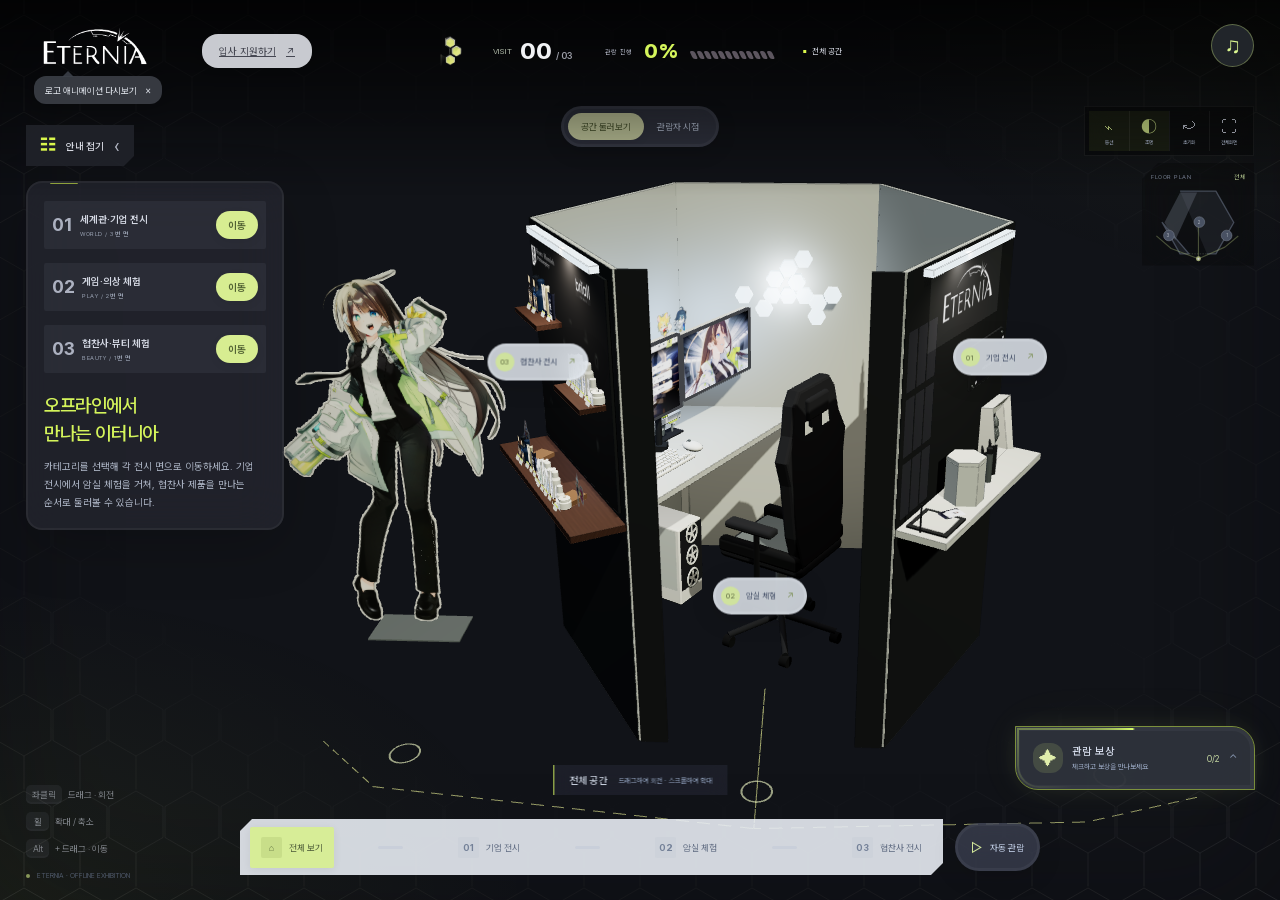
==== commit c6895b0b: "HEXABLOOM 입사지원서 추가, 로딩 바 연장, 가장자리 벌집 패턴 - application.html: 헥사블룸 바이오테크 입사지원서 (코드명, 방명록, 관람 인증샷, 제출) " ====
--- a/index.html
+++ b/index.html
@@ -1,12 +1,12 @@
 <!doctype html>
 <html lang="ko"><head><meta charset="utf-8"><meta name="viewport" content="width=device-width,initial-scale=1"><meta name="theme-color" content="#0b0c10"><title>ETERNIA — 가상 전시 관람</title><meta name="description" content="기업 전시에서 우주선 체험, 협찬사 전시까지. ETERNIA 졸업전시 부스를 미리 둘러보세요."><link rel="stylesheet" href="style.css"><link rel="stylesheet" href="floating.css"><link rel="stylesheet" href="product-details.css"><script type="importmap">{"imports":{"three":"./assets/three.module.js","three/addons/controls/OrbitControls.js":"./assets/OrbitControls.js"}}</script></head>
 <body class="booting"><section id="gameIntro" class="game-intro" aria-label="이터니아 전시 시작"><video id="introVideo" playsinline preload="auto" src="assets/eternia-intro.mp4"></video><div id="introLoading" hidden><img src="assets/eternia-logo.png" alt="ETERNIA"><span>전시 공간에 연결 중</span><div class="intro-progress"><i id="introProgressFill"></i></div><small id="introProgressText">전시 데이터를 준비하고 있어요</small></div><button id="introSkip">건너뛰기 <span>›</span></button><button id="introSound" aria-label="인트로 소리 켜기">소리 켜기 ♫</button><button id="introPlay" hidden>시작하기 ▷</button><small class="intro-footer">HEXABLOOM BIOTECH · ETERNIA EXHIBITION</small></section>
-<header><a class="wordmark" href="#overview" aria-label="로고 애니메이션 다시보기"><img src="assets/eternia-logo.png" alt="ETERNIA"></a><div class="logo-replay-cue"><span>로고 애니메이션 다시보기</span><button id="dismissLogoCue" aria-label="다시보기 안내 닫기">×</button></div><span class="header-line"></span><span class="edition">EXHIBITION<br><b>가상 전시 관람</b></span><div class="tour-hud"><img src="assets/ui-hex-cluster.png" alt="" class="hud-hex"><div class="hud-copy"><span>VISIT</span><strong id="hudCounter">00 <small>/ 03</small></strong></div><div class="hud-progress"><span>관람 진행</span><b class="hud-percent" id="hudPercent">0%</b><div id="visitMeter" class="visit-meter" aria-label="관람 진행률"></div></div><div class="hud-caption"><i></i><span id="hudLocation">전체 공간</span></div></div><div class="header-right"><span class="live-dot"></span><span>ETERNIA / GRADUATION EXHIBITION</span></div></header>
+<header><a class="wordmark" href="#overview" aria-label="로고 애니메이션 다시보기"><img src="assets/eternia-logo.png" alt="ETERNIA"></a><div class="logo-replay-cue"><span>로고 애니메이션 다시보기</span><button id="dismissLogoCue" aria-label="다시보기 안내 닫기">×</button></div><span class="header-line"></span><span class="edition">EXHIBITION<br><b>가상 전시 관람</b></span><div class="tour-hud"><img src="assets/ui-hex-cluster.png" alt="" class="hud-hex"><div class="hud-copy"><span>VISIT</span><strong id="hudCounter">00 <small>/ 03</small></strong></div><div class="hud-progress"><span>관람 진행</span><b class="hud-percent" id="hudPercent">0%</b><div id="visitMeter" class="visit-meter" aria-label="관람 진행률"></div></div><div class="hud-caption"><i></i><span id="hudLocation">전체 공간</span></div></div><div class="header-right"><span class="live-dot"></span><span>ETERNIA / GRADUATION EXHIBITION</span><a class="quiet" href="application.html" target="_blank" rel="noopener">입사 지원하기<span>↗</span></a></div></header>
 <button id="panelToggle" class="panel-toggle" aria-expanded="true" aria-controls="guidePanel"><span>☷</span><b>안내 접기</b><i>‹</i></button><main>
 <aside id="guidePanel" class="story" aria-live="polite"><div class="story-top"><span class="overline" id="chapter">WELCOME TO ETERNIA</span><span class="page-number" id="pageNumber">00 / 03</span></div><div class="category-menu" aria-label="콘텐츠 카테고리"><button data-step="1"><span class="category-no">01</span><span><b>세계관·기업 전시</b><small>WORLD / 3번 면</small></span><i><img src="assets/ui-move-badge.png" alt="이동"></i></button><button data-step="2"><span class="category-no">02</span><span><b>게임·의상 체험</b><small>PLAY / 2번 면</small></span><i><img src="assets/ui-move-badge.png" alt="이동"></i></button><button data-step="3"><span class="category-no">03</span><span><b>협찬사·뷰티 체험</b><small>BEAUTY / 1번 면</small></span><i><img src="assets/ui-move-badge.png" alt="이동"></i></button></div><h1 id="stepTitle">오프라인에서<br>만나는 이터니아.</h1><p id="stepDesc" class="description">하나의 육각 공간에서 시작되는 입사 체험. 세계관을 만나고, 우주선을 조종하고, 게임 속 원료가 화장품으로 이어지는 순간을 둘러보세요.</p><div id="stepFacts" class="facts"></div><button id="referenceCard" class="reference-card"><div class="reference-image"><img id="referenceImage" src="assets/booth-concept.webp" alt="전시 구성 참고 시안"><span>참고 이미지 ↗</span></div><div class="reference-caption"><span id="referenceLabel">전체 전시 구성 시안</span><span>VIEW</span></div></button><div id="extraDetails"></div><div class="story-foot"><img class="story-brand" src="assets/ui-hexabloom-mark.png" alt="HEXABLOOM BIOTECH"><span class="footnote">제작 중인 전시의 가상 관람입니다.<br>소품 외형·조명·그래픽은 최종 설치와 다를 수 있습니다.</span><div class="story-navigation"><button id="prev" class="round" aria-label="이전 공간">←</button><button id="next" class="next">관람 시작 <span>↗</span></button></div></div></aside>
 <section class="viewport" aria-label="3D 가상 전시장"><div id="scene"></div><div class="vignette"></div><div class="viewport-top"><div class="mode-switch" role="group" aria-label="보기 방식"><button id="orbitMode" class="selected">공간 둘러보기</button><button id="eyeMode">관람자 시점</button></div><span class="model-tag"><i></i> EXHIBITION PREVIEW</span></div><div id="loading" class="loading"><div class="load-symbol">⬡</div><span>전시 공간을 준비하고 있어요</span><small id="loadProgress">모델 · 원화 · 전시 자료 불러오는 중</small></div><div id="fallback" hidden><img src="assets/booth-concept.webp" alt="전체 전시 구성"><p>이 환경에서는 3D 표시를 사용할 수 없습니다.<br>동선 메뉴와 자료 이미지는 계속 확인할 수 있어요.</p></div><div id="hotspots" class="hotspots"></div><div id="roomViews" class="room-views" hidden><button data-roomview="desk" class="active">조종석</button><button data-roomview="coat">아우터</button></div><div class="view-label"><span id="viewEyebrow">SPACE OVERVIEW</span><h2 id="viewTitle">전체 공간</h2><span id="modeHint">드래그하여 회전 · 스크롤하여 확대</span></div><div class="tools"><button id="routeToggle" class="tool active" aria-pressed="true" title="관람 동선 표시"><span>⌁</span><small>동선</small></button><button id="lightToggle" class="tool active" aria-pressed="true" title="전시 조명 전환"><span>◐</span><small>조명</small></button><button id="resetView" class="tool" title="시점 초기화"><span>⤾</span><small>초기화</small></button><button id="fullscreen" class="tool" title="전체 화면"><span>⛶</span><small>전체화면</small></button></div><div class="minimap"><div class="mini-heading"><span>FLOOR PLAN</span><span id="mapLabel">전체</span></div><svg viewBox="0 0 210 180" role="img" aria-label="기업 전시에서 암실을 거쳐 협찬사로 이동하는 관람 동선"><path class="map-outline" d="M65 25H145L185 95L145 165H125M85 165H65L25 95Z"/><path class="map-table" d="M65 28L30 95L54 135L103 28Z"/><path class="map-route" d="M195 125L165 150L106 176L106 101L106 176L45 153L12 125"/><path class="map-door" d="M85 165H125"/><g class="map-stop" data-step="1" tabindex="0" role="button" aria-label="기업 전시 이동"><circle cx="169" cy="124" r="12"/><text x="169" y="128">1</text></g><g class="map-stop" data-step="2" tabindex="0" role="button" aria-label="암실 이동"><circle cx="108" cy="94" r="12"/><text x="108" y="98">2</text></g><g class="map-stop" data-step="3" tabindex="0" role="button" aria-label="협찬사 전시 이동"><circle cx="40" cy="124" r="12"/><text x="40" y="128">3</text></g><circle id="mapYou" cx="106" cy="176" r="4"/></svg></div><div class="stage-caption"><span class="status-dot"></span><span id="objectStatus">업로드한 모델 기준 · 실제 비율의 가상 공간</span></div></section>
 </main>
 <nav class="tour-nav" aria-label="관람 동선"><div class="tour-nav-label"><span class="overline">YOUR JOURNEY</span><span>관람 동선 <b>3 → 2 → 1면</b></span></div><div class="stops"><button data-step="0" class="current"><span class="stop-icon">⌂</span><span>전체 보기</span></button><span class="connector"></span><button data-step="1"><span class="stop-icon">01</span><span>기업 전시</span></button><span class="connector"></span><button data-step="2"><span class="stop-icon">02</span><span>암실 체험</span></button><span class="connector"></span><button data-step="3"><span class="stop-icon">03</span><span>협찬사 전시</span></button></div><button id="autoTour" class="autotour"><span>▷</span> 자동 관람</button></nav>
 <dialog id="detailDialog"><div class="dialog-bar"><span id="dialogEyebrow">EXHIBIT ARCHIVE</span><button class="close-dialog" aria-label="닫기">✕</button></div><div id="dialogBody"></div></dialog><div id="toast" role="status"></div>
-<section class="rewards-widget" aria-label="관람 보상"><button id="rewardsToggle" class="rewards-head" aria-expanded="false" aria-controls="rewardsBody"><span class="reward-head-icon">✦</span><span><b>관람 보상</b><small>체크하고 보상을 만나보세요</small></span><span id="rewardCount">0/2</span><i>⌃</i></button><div id="rewardsBody" class="rewards-body" hidden><p class="reward-note">사원증 + 미션 보상 1종</p><button id="claimId" class="reward-row"><span class="reward-check" id="idCheck"></span><img src="assets/reward-id-v2.png" alt="강나린 사원증"><span><b>강나린 사원증</b><small>입사 지원하기</small></span><i>받기</i></button><label class="mission-check"><input id="missionDone" type="checkbox"><span>조건부 미션 성공</span><small>화장품 2종 중 1개 선택</small></label><button id="claimScott" class="reward-row reward-product" disabled><span class="reward-check" id="scottCheck"></span><img src="assets/cleanser-new.png" alt="스콧해미쉬 클렌징폼"><span><b>스콧해미쉬 클렌징폼</b><small>미션 성공 시 선택 보상</small></span><i>선택</i></button><button id="claimBrioll" class="reward-row reward-product" disabled><span class="reward-check" id="briollCheck"></span><img src="assets/brioll-0.png" alt="브리올옴므 톤업크림 실물"><span><b>브리올옴므 톤업크림</b><small>미션 성공 시 선택 보상</small></span><i>선택</i></button><span class="reward-preview-note">가상 관람용 보상 연출 · 실제 수령은 현장 조건에 따라 진행</span><button id="rewardReset" class="reward-reset">보상 체험 초기화 ↺</button></div></section><dialog id="rewardDialog" class="reward-dialog" aria-label="보상 획득"><button id="closeReward" class="close-reward" aria-label="보상 닫기">✕</button><div class="reward-burst" aria-hidden="true"></div><div id="rewardStars" aria-hidden="true"></div><span class="reward-kicker">REWARD UNLOCKED</span><h2>새로운 보상을 획득했어요!</h2><div id="rewardHero" class="reward-hero"></div><h3 id="rewardName"></h3><p id="rewardCondition"></p><button id="rewardConfirm">확인 <span>✓</span></button></dialog><script type="module" src="intro.js"></script><script type="module" src="app.js"></script><script type="module" src="exhibition-ui.js"></script>
+<section class="rewards-widget" aria-label="관람 보상"><button id="rewardsToggle" class="rewards-head" aria-expanded="false" aria-controls="rewardsBody"><span class="reward-head-icon">✦</span><span><b>관람 보상</b><small>체크하고 보상을 만나보세요</small></span><span id="rewardCount">0/2</span><i>⌃</i></button><div id="rewardsBody" class="rewards-body" hidden><p class="reward-note">사원증 + 미션 보상 1종</p><a class="reward-apply" href="application.html" target="_blank" rel="noopener"><span>입사지원서 작성하기</span><span>↗</span></a><button id="claimId" class="reward-row"><span class="reward-check" id="idCheck"></span><img src="assets/reward-id-v2.png" alt="강나린 사원증"><span><b>강나린 사원증</b><small>입사 지원하기</small></span><i>받기</i></button><label class="mission-check"><input id="missionDone" type="checkbox"><span>조건부 미션 성공</span><small>화장품 2종 중 1개 선택</small></label><button id="claimScott" class="reward-row reward-product" disabled><span class="reward-check" id="scottCheck"></span><img src="assets/cleanser-new.png" alt="스콧해미쉬 클렌징폼"><span><b>스콧해미쉬 클렌징폼</b><small>미션 성공 시 선택 보상</small></span><i>선택</i></button><button id="claimBrioll" class="reward-row reward-product" disabled><span class="reward-check" id="briollCheck"></span><img src="assets/brioll-0.png" alt="브리올옴므 톤업크림 실물"><span><b>브리올옴므 톤업크림</b><small>미션 성공 시 선택 보상</small></span><i>선택</i></button><span class="reward-preview-note">가상 관람용 보상 연출 · 실제 수령은 현장 조건에 따라 진행</span><button id="rewardReset" class="reward-reset">보상 체험 초기화 ↺</button></div></section><dialog id="rewardDialog" class="reward-dialog" aria-label="보상 획득"><button id="closeReward" class="close-reward" aria-label="보상 닫기">✕</button><div class="reward-burst" aria-hidden="true"></div><div id="rewardStars" aria-hidden="true"></div><span class="reward-kicker">REWARD UNLOCKED</span><h2>새로운 보상을 획득했어요!</h2><div id="rewardHero" class="reward-hero"></div><h3 id="rewardName"></h3><p id="rewardCondition"></p><button id="rewardConfirm">확인 <span>✓</span></button></dialog><script type="module" src="intro.js"></script><script type="module" src="app.js"></script><script type="module" src="exhibition-ui.js"></script>
 <div class="control-hints" aria-label="공간 둘러보기 조작 안내"><span><kbd>좌클릭</kbd> 드래그 · 회전</span><span><kbd>휠</kbd> 확대 / 축소</span><span><kbd>Alt</kbd> + 드래그 · 이동</span></div><aside id="sponsorTip" class="sponsor-tip" hidden><span>화장품을 클릭하면<br><b>상세 정보를 볼 수 있어요</b></span><button id="dismissSponsorTip" aria-label="제품 클릭 안내 닫기">×</button></aside><script type="module" src="audio-ui.js"></script></body></html>
--- a/floating.css
+++ b/floating.css
@@ -70,3 +70,11 @@
 .stops{border-radius:0;border:0;clip-path:polygon(12px 0,100% 0,100% calc(100% - 12px),calc(100% - 12px) 100%,0 100%,0 12px)}.stops button,.stop-icon{border-radius:2px}
 .autotour{border-radius:999px}.hotspot{border-radius:999px}.hotspot .hot-index{border-radius:50%}
 .view-label{border-radius:0;border-left:2px solid #d4f45b99}
+
+/* 입사지원서 링크: 헤더는 HUD와 겹치지 않는 넓은 화면에서만, 보상 위젯에는 항상 */
+@media(max-width:1100px){header a.quiet{display:none}}
+.reward-apply{display:flex;align-items:center;justify-content:space-between;margin:0 0 8px;padding:9px 11px;font-size:10px;font-weight:600;color:#1a1c12;background:var(--lime);text-decoration:none;clip-path:polygon(7px 0,100% 0,100% calc(100% - 7px),calc(100% - 7px) 100%,0 100%,0 7px)}.reward-apply:hover{background:#e6ff6c}
+
+/* 가장자리 육각 벌집 패턴 (입사지원서 배경과 같은 타일) — 가운데는 비우고 테두리 쪽만 */
+.vignette::before{content:'';position:absolute;inset:0;pointer-events:none;background-image:url("data:image/svg+xml,%3Csvg xmlns='http://www.w3.org/2000/svg' width='56' height='97' viewBox='0 0 56 97'%3E%3Cpath d='M28 1 L55 16.5 L55 47.5 L28 63 L1 47.5 L1 16.5 Z M28 63 L28 97' fill='none' stroke='%23ffffff' stroke-opacity='.09'/%3E%3C/svg%3E");background-position:center;-webkit-mask-image:radial-gradient(ellipse 75% 70% at 50% 50%,transparent 55%,#000 100%);mask-image:radial-gradient(ellipse 75% 70% at 50% 50%,transparent 55%,#000 100%)}
+.vignette::after{content:'';position:absolute;inset:0;pointer-events:none;background:radial-gradient(ellipse 60% 50% at 0% 100%,#d9f64c0d,transparent 70%),radial-gradient(ellipse 50% 45% at 100% 0%,#d9f64c0a,transparent 70%)}
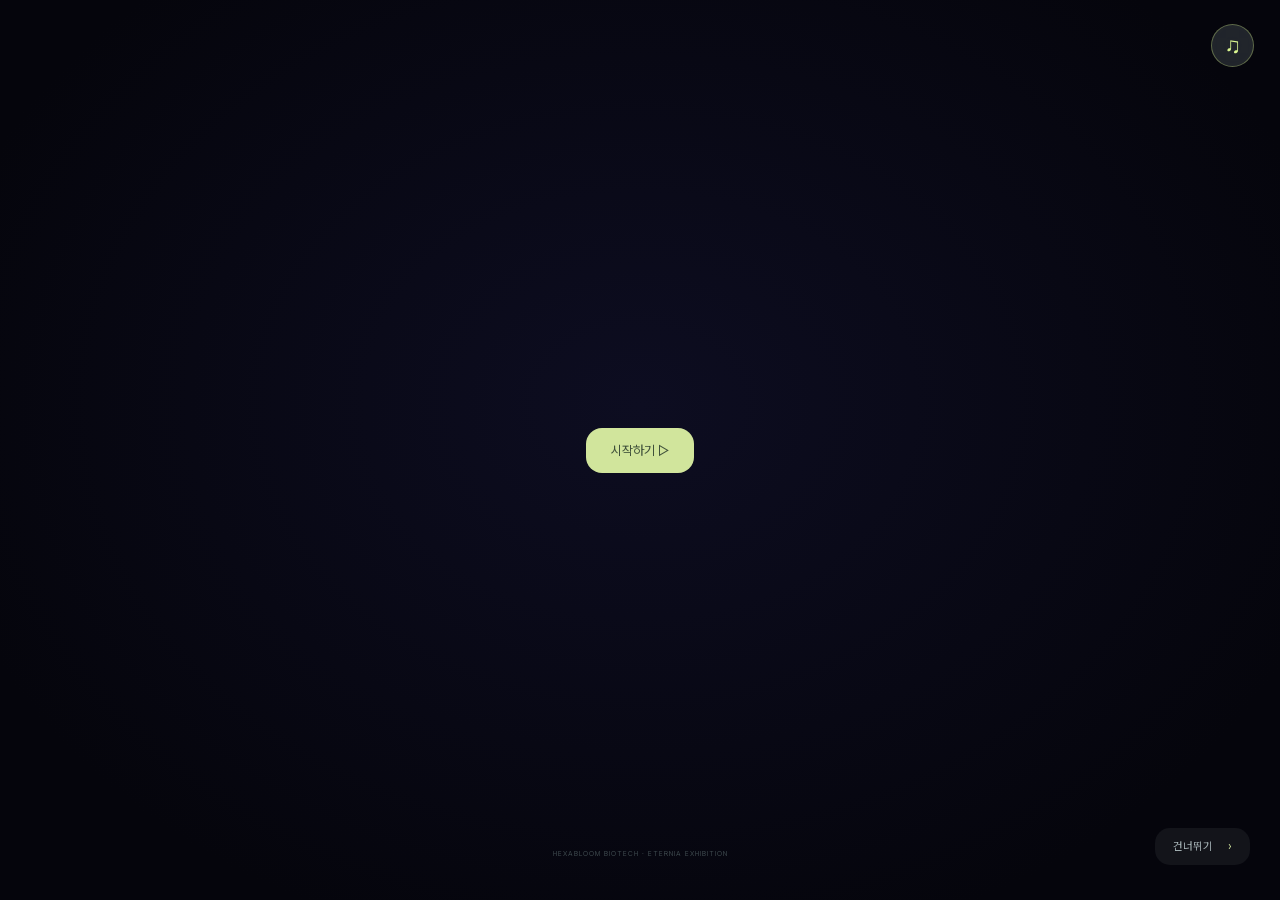
==== commit dae561a7: "Add grad-show invitation, hwansang site copy, and shared records (guestbook/hearts/lab)" ====
--- a/index.html
+++ b/index.html
@@ -9,4 +9,20 @@
 <nav class="tour-nav" aria-label="관람 동선"><div class="tour-nav-label"><span class="overline">YOUR JOURNEY</span><span>관람 동선 <b>3 → 2 → 1면</b></span></div><div class="stops"><button data-step="0" class="current"><span class="stop-icon">⌂</span><span>전체 보기</span></button><span class="connector"></span><button data-step="1"><span class="stop-icon">01</span><span>기업 전시</span></button><span class="connector"></span><button data-step="2"><span class="stop-icon">02</span><span>암실 체험</span></button><span class="connector"></span><button data-step="3"><span class="stop-icon">03</span><span>협찬사 전시</span></button></div><button id="autoTour" class="autotour"><span>▷</span> 자동 관람</button></nav>
 <dialog id="detailDialog"><div class="dialog-bar"><span id="dialogEyebrow">EXHIBIT ARCHIVE</span><button class="close-dialog" aria-label="닫기">✕</button></div><div id="dialogBody"></div></dialog><div id="toast" role="status"></div>
 <section class="rewards-widget" aria-label="관람 보상"><button id="rewardsToggle" class="rewards-head" aria-expanded="false" aria-controls="rewardsBody"><span class="reward-head-icon">✦</span><span><b>관람 보상</b><small>체크하고 보상을 만나보세요</small></span><span id="rewardCount">0/2</span><i>⌃</i></button><div id="rewardsBody" class="rewards-body" hidden><p class="reward-note">사원증 + 미션 보상 1종</p><a class="reward-apply" href="application.html" target="_blank" rel="noopener"><span>입사지원서 작성하기</span><span>↗</span></a><button id="claimId" class="reward-row"><span class="reward-check" id="idCheck"></span><img src="assets/reward-id-v2.png" alt="강나린 사원증"><span><b>강나린 사원증</b><small>입사 지원하기</small></span><i>받기</i></button><label class="mission-check"><input id="missionDone" type="checkbox"><span>조건부 미션 성공</span><small>화장품 2종 중 1개 선택</small></label><button id="claimScott" class="reward-row reward-product" disabled><span class="reward-check" id="scottCheck"></span><img src="assets/cleanser-new.png" alt="스콧해미쉬 클렌징폼"><span><b>스콧해미쉬 클렌징폼</b><small>미션 성공 시 선택 보상</small></span><i>선택</i></button><button id="claimBrioll" class="reward-row reward-product" disabled><span class="reward-check" id="briollCheck"></span><img src="assets/brioll-0.png" alt="브리올옴므 톤업크림 실물"><span><b>브리올옴므 톤업크림</b><small>미션 성공 시 선택 보상</small></span><i>선택</i></button><span class="reward-preview-note">가상 관람용 보상 연출 · 실제 수령은 현장 조건에 따라 진행</span><button id="rewardReset" class="reward-reset">보상 체험 초기화 ↺</button></div></section><dialog id="rewardDialog" class="reward-dialog" aria-label="보상 획득"><button id="closeReward" class="close-reward" aria-label="보상 닫기">✕</button><div class="reward-burst" aria-hidden="true"></div><div id="rewardStars" aria-hidden="true"></div><span class="reward-kicker">REWARD UNLOCKED</span><h2>새로운 보상을 획득했어요!</h2><div id="rewardHero" class="reward-hero"></div><h3 id="rewardName"></h3><p id="rewardCondition"></p><button id="rewardConfirm">확인 <span>✓</span></button></dialog><script type="module" src="intro.js"></script><script type="module" src="app.js"></script><script type="module" src="exhibition-ui.js"></script>
-<div class="control-hints" aria-label="공간 둘러보기 조작 안내"><span><kbd>좌클릭</kbd> 드래그 · 회전</span><span><kbd>휠</kbd> 확대 / 축소</span><span><kbd>Alt</kbd> + 드래그 · 이동</span></div><aside id="sponsorTip" class="sponsor-tip" hidden><span>화장품을 클릭하면<br><b>상세 정보를 볼 수 있어요</b></span><button id="dismissSponsorTip" aria-label="제품 클릭 안내 닫기">×</button></aside><script type="module" src="audio-ui.js"></script></body></html>
+<div class="control-hints" aria-label="공간 둘러보기 조작 안내"><span><kbd>좌클릭</kbd> 드래그 · 회전</span><span><kbd>휠</kbd> 확대 / 축소</span><span><kbd>Alt</kbd> + 드래그 · 이동</span></div><aside id="sponsorTip" class="sponsor-tip" hidden><span>화장품을 클릭하면<br><b>상세 정보를 볼 수 있어요</b></span><button id="dismissSponsorTip" aria-label="제품 클릭 안내 닫기">×</button></aside><script type="module" src="audio-ui.js"></script><script src="records/record.js"></script>
+<script>
+/* 김하진 졸업전시 통합 기록: 방문 · 하트 · 보상/지원 기록 */
+(function(){
+  var R=window.GradRecord; if(!R) return;
+  R.view('eternia');
+  R.mountHeart({site:'eternia',dark:true,position:{right:'14px',top:'calc(50% - 23px)'}});
+  function on(id,type,detail){var el=document.getElementById(id); if(el) el.addEventListener('click',function(){R.eternia(type,detail);});}
+  on('claimId','보상','강나린 사원증');
+  on('claimScott','보상','스콧해미쉬 클렌징폼');
+  on('claimBrioll','보상','브리올옴므 톤업크림');
+  var m=document.getElementById('missionDone'); if(m) m.addEventListener('change',function(){ if(m.checked) R.eternia('미션','조건부 미션 성공 체크'); });
+  document.querySelectorAll('a[href="application.html"]').forEach(function(a){a.addEventListener('click',function(){R.event('eternia','click','입사지원서');});});
+  var auto=document.getElementById('autoTour'); if(auto) auto.addEventListener('click',function(){R.event('eternia','click','자동 관람');});
+})();
+</script>
+</body></html>
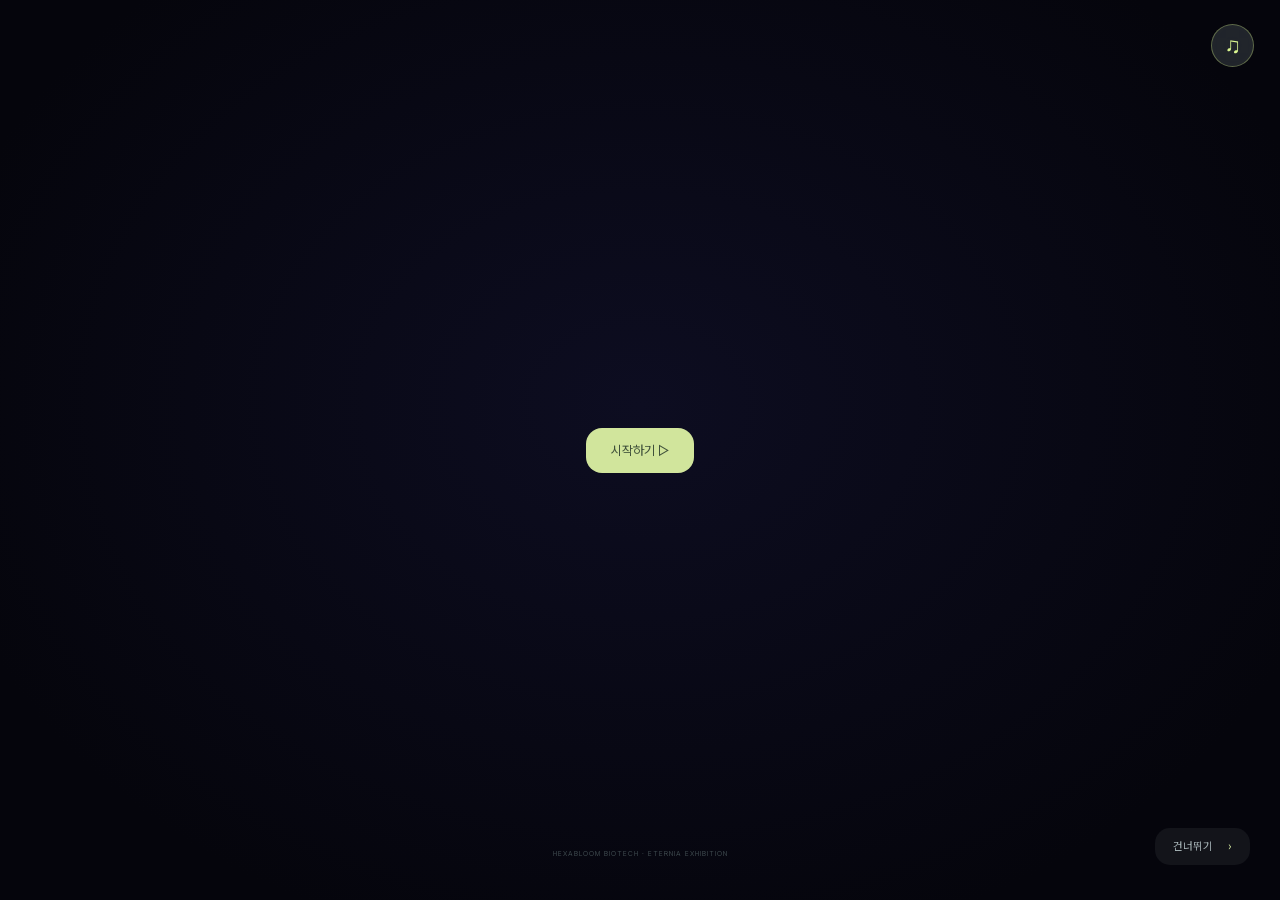
==== commit e56e2c3a: "Mobile-first lightweight build: webp images, Pretendard subsets, minified three.js, compressed video" ====
--- a/index.html
+++ b/index.html
@@ -1,14 +1,14 @@
 <!doctype html>
-<html lang="ko"><head><meta charset="utf-8"><meta name="viewport" content="width=device-width,initial-scale=1"><meta name="theme-color" content="#0b0c10"><title>ETERNIA — 가상 전시 관람</title><meta name="description" content="기업 전시에서 우주선 체험, 협찬사 전시까지. ETERNIA 졸업전시 부스를 미리 둘러보세요."><link rel="stylesheet" href="style.css"><link rel="stylesheet" href="floating.css"><link rel="stylesheet" href="product-details.css"><script type="importmap">{"imports":{"three":"./assets/three.module.js","three/addons/controls/OrbitControls.js":"./assets/OrbitControls.js"}}</script></head>
-<body class="booting"><section id="gameIntro" class="game-intro" aria-label="이터니아 전시 시작"><video id="introVideo" playsinline preload="auto" src="assets/eternia-intro.mp4"></video><div id="introLoading" hidden><img src="assets/eternia-logo.png" alt="ETERNIA"><span>전시 공간에 연결 중</span><div class="intro-progress"><i id="introProgressFill"></i></div><small id="introProgressText">전시 데이터를 준비하고 있어요</small></div><button id="introSkip">건너뛰기 <span>›</span></button><button id="introSound" aria-label="인트로 소리 켜기">소리 켜기 ♫</button><button id="introPlay" hidden>시작하기 ▷</button><small class="intro-footer">HEXABLOOM BIOTECH · ETERNIA EXHIBITION</small></section>
-<header><a class="wordmark" href="#overview" aria-label="로고 애니메이션 다시보기"><img src="assets/eternia-logo.png" alt="ETERNIA"></a><div class="logo-replay-cue"><span>로고 애니메이션 다시보기</span><button id="dismissLogoCue" aria-label="다시보기 안내 닫기">×</button></div><span class="header-line"></span><span class="edition">EXHIBITION<br><b>가상 전시 관람</b></span><div class="tour-hud"><img src="assets/ui-hex-cluster.png" alt="" class="hud-hex"><div class="hud-copy"><span>VISIT</span><strong id="hudCounter">00 <small>/ 03</small></strong></div><div class="hud-progress"><span>관람 진행</span><b class="hud-percent" id="hudPercent">0%</b><div id="visitMeter" class="visit-meter" aria-label="관람 진행률"></div></div><div class="hud-caption"><i></i><span id="hudLocation">전체 공간</span></div></div><div class="header-right"><span class="live-dot"></span><span>ETERNIA / GRADUATION EXHIBITION</span><a class="quiet" href="application.html" target="_blank" rel="noopener">입사 지원하기<span>↗</span></a></div></header>
+<html lang="ko"><head><meta charset="utf-8"><meta name="viewport" content="width=device-width,initial-scale=1"><meta name="theme-color" content="#0b0c10"><title>ETERNIA — 가상 전시 관람</title><meta name="description" content="기업 전시에서 우주선 체험, 협찬사 전시까지. ETERNIA 졸업전시 부스를 미리 둘러보세요."><link rel="stylesheet" href="assets/fonts/pretendard/pretendard.css"><link rel="stylesheet" href="style.css"><link rel="stylesheet" href="floating.css"><link rel="stylesheet" href="product-details.css"><script type="importmap">{"imports":{"three":"./assets/three.module.min.js","three/addons/controls/OrbitControls.js":"./assets/OrbitControls.js"}}</script></head>
+<body class="booting"><section id="gameIntro" class="game-intro" aria-label="이터니아 전시 시작"><video id="introVideo" playsinline preload="auto" src="assets/eternia-intro.mp4"></video><div id="introLoading" hidden><img src="assets/eternia-logo.webp" alt="ETERNIA"><span>전시 공간에 연결 중</span><div class="intro-progress"><i id="introProgressFill"></i></div><small id="introProgressText">전시 데이터를 준비하고 있어요</small></div><button id="introSkip">건너뛰기 <span>›</span></button><button id="introSound" aria-label="인트로 소리 켜기">소리 켜기 ♫</button><button id="introPlay" hidden>시작하기 ▷</button><small class="intro-footer">HEXABLOOM BIOTECH · ETERNIA EXHIBITION</small></section>
+<header><a class="wordmark" href="#overview" aria-label="로고 애니메이션 다시보기"><img src="assets/eternia-logo.webp" alt="ETERNIA"></a><div class="logo-replay-cue"><span>로고 애니메이션 다시보기</span><button id="dismissLogoCue" aria-label="다시보기 안내 닫기">×</button></div><span class="header-line"></span><span class="edition">EXHIBITION<br><b>가상 전시 관람</b></span><div class="tour-hud"><img src="assets/ui-hex-cluster.webp" alt="" class="hud-hex"><div class="hud-copy"><span>VISIT</span><strong id="hudCounter">00 <small>/ 03</small></strong></div><div class="hud-progress"><span>관람 진행</span><b class="hud-percent" id="hudPercent">0%</b><div id="visitMeter" class="visit-meter" aria-label="관람 진행률"></div></div><div class="hud-caption"><i></i><span id="hudLocation">전체 공간</span></div></div><div class="header-right"><span class="live-dot"></span><span>ETERNIA / GRADUATION EXHIBITION</span><a class="quiet" href="application.html" target="_blank" rel="noopener">입사 지원하기<span>↗</span></a></div></header>
 <button id="panelToggle" class="panel-toggle" aria-expanded="true" aria-controls="guidePanel"><span>☷</span><b>안내 접기</b><i>‹</i></button><main>
-<aside id="guidePanel" class="story" aria-live="polite"><div class="story-top"><span class="overline" id="chapter">WELCOME TO ETERNIA</span><span class="page-number" id="pageNumber">00 / 03</span></div><div class="category-menu" aria-label="콘텐츠 카테고리"><button data-step="1"><span class="category-no">01</span><span><b>세계관·기업 전시</b><small>WORLD / 3번 면</small></span><i><img src="assets/ui-move-badge.png" alt="이동"></i></button><button data-step="2"><span class="category-no">02</span><span><b>게임·의상 체험</b><small>PLAY / 2번 면</small></span><i><img src="assets/ui-move-badge.png" alt="이동"></i></button><button data-step="3"><span class="category-no">03</span><span><b>협찬사·뷰티 체험</b><small>BEAUTY / 1번 면</small></span><i><img src="assets/ui-move-badge.png" alt="이동"></i></button></div><h1 id="stepTitle">오프라인에서<br>만나는 이터니아.</h1><p id="stepDesc" class="description">하나의 육각 공간에서 시작되는 입사 체험. 세계관을 만나고, 우주선을 조종하고, 게임 속 원료가 화장품으로 이어지는 순간을 둘러보세요.</p><div id="stepFacts" class="facts"></div><button id="referenceCard" class="reference-card"><div class="reference-image"><img id="referenceImage" src="assets/booth-concept.webp" alt="전시 구성 참고 시안"><span>참고 이미지 ↗</span></div><div class="reference-caption"><span id="referenceLabel">전체 전시 구성 시안</span><span>VIEW</span></div></button><div id="extraDetails"></div><div class="story-foot"><img class="story-brand" src="assets/ui-hexabloom-mark.png" alt="HEXABLOOM BIOTECH"><span class="footnote">제작 중인 전시의 가상 관람입니다.<br>소품 외형·조명·그래픽은 최종 설치와 다를 수 있습니다.</span><div class="story-navigation"><button id="prev" class="round" aria-label="이전 공간">←</button><button id="next" class="next">관람 시작 <span>↗</span></button></div></div></aside>
+<aside id="guidePanel" class="story" aria-live="polite"><div class="story-top"><span class="overline" id="chapter">WELCOME TO ETERNIA</span><span class="page-number" id="pageNumber">00 / 03</span></div><div class="category-menu" aria-label="콘텐츠 카테고리"><button data-step="1"><span class="category-no">01</span><span><b>세계관·기업 전시</b><small>WORLD / 3번 면</small></span><i><img src="assets/ui-move-badge.webp" alt="이동"></i></button><button data-step="2"><span class="category-no">02</span><span><b>게임·의상 체험</b><small>PLAY / 2번 면</small></span><i><img src="assets/ui-move-badge.webp" alt="이동"></i></button><button data-step="3"><span class="category-no">03</span><span><b>협찬사·뷰티 체험</b><small>BEAUTY / 1번 면</small></span><i><img src="assets/ui-move-badge.webp" alt="이동"></i></button></div><h1 id="stepTitle">오프라인에서<br>만나는 이터니아.</h1><p id="stepDesc" class="description">하나의 육각 공간에서 시작되는 입사 체험. 세계관을 만나고, 우주선을 조종하고, 게임 속 원료가 화장품으로 이어지는 순간을 둘러보세요.</p><div id="stepFacts" class="facts"></div><button id="referenceCard" class="reference-card"><div class="reference-image"><img id="referenceImage" src="assets/booth-concept.webp" alt="전시 구성 참고 시안"><span>참고 이미지 ↗</span></div><div class="reference-caption"><span id="referenceLabel">전체 전시 구성 시안</span><span>VIEW</span></div></button><div id="extraDetails"></div><div class="story-foot"><img class="story-brand" src="assets/ui-hexabloom-mark.webp" alt="HEXABLOOM BIOTECH"><span class="footnote">제작 중인 전시의 가상 관람입니다.<br>소품 외형·조명·그래픽은 최종 설치와 다를 수 있습니다.</span><div class="story-navigation"><button id="prev" class="round" aria-label="이전 공간">←</button><button id="next" class="next">관람 시작 <span>↗</span></button></div></div></aside>
 <section class="viewport" aria-label="3D 가상 전시장"><div id="scene"></div><div class="vignette"></div><div class="viewport-top"><div class="mode-switch" role="group" aria-label="보기 방식"><button id="orbitMode" class="selected">공간 둘러보기</button><button id="eyeMode">관람자 시점</button></div><span class="model-tag"><i></i> EXHIBITION PREVIEW</span></div><div id="loading" class="loading"><div class="load-symbol">⬡</div><span>전시 공간을 준비하고 있어요</span><small id="loadProgress">모델 · 원화 · 전시 자료 불러오는 중</small></div><div id="fallback" hidden><img src="assets/booth-concept.webp" alt="전체 전시 구성"><p>이 환경에서는 3D 표시를 사용할 수 없습니다.<br>동선 메뉴와 자료 이미지는 계속 확인할 수 있어요.</p></div><div id="hotspots" class="hotspots"></div><div id="roomViews" class="room-views" hidden><button data-roomview="desk" class="active">조종석</button><button data-roomview="coat">아우터</button></div><div class="view-label"><span id="viewEyebrow">SPACE OVERVIEW</span><h2 id="viewTitle">전체 공간</h2><span id="modeHint">드래그하여 회전 · 스크롤하여 확대</span></div><div class="tools"><button id="routeToggle" class="tool active" aria-pressed="true" title="관람 동선 표시"><span>⌁</span><small>동선</small></button><button id="lightToggle" class="tool active" aria-pressed="true" title="전시 조명 전환"><span>◐</span><small>조명</small></button><button id="resetView" class="tool" title="시점 초기화"><span>⤾</span><small>초기화</small></button><button id="fullscreen" class="tool" title="전체 화면"><span>⛶</span><small>전체화면</small></button></div><div class="minimap"><div class="mini-heading"><span>FLOOR PLAN</span><span id="mapLabel">전체</span></div><svg viewBox="0 0 210 180" role="img" aria-label="기업 전시에서 암실을 거쳐 협찬사로 이동하는 관람 동선"><path class="map-outline" d="M65 25H145L185 95L145 165H125M85 165H65L25 95Z"/><path class="map-table" d="M65 28L30 95L54 135L103 28Z"/><path class="map-route" d="M195 125L165 150L106 176L106 101L106 176L45 153L12 125"/><path class="map-door" d="M85 165H125"/><g class="map-stop" data-step="1" tabindex="0" role="button" aria-label="기업 전시 이동"><circle cx="169" cy="124" r="12"/><text x="169" y="128">1</text></g><g class="map-stop" data-step="2" tabindex="0" role="button" aria-label="암실 이동"><circle cx="108" cy="94" r="12"/><text x="108" y="98">2</text></g><g class="map-stop" data-step="3" tabindex="0" role="button" aria-label="협찬사 전시 이동"><circle cx="40" cy="124" r="12"/><text x="40" y="128">3</text></g><circle id="mapYou" cx="106" cy="176" r="4"/></svg></div><div class="stage-caption"><span class="status-dot"></span><span id="objectStatus">업로드한 모델 기준 · 실제 비율의 가상 공간</span></div></section>
 </main>
 <nav class="tour-nav" aria-label="관람 동선"><div class="tour-nav-label"><span class="overline">YOUR JOURNEY</span><span>관람 동선 <b>3 → 2 → 1면</b></span></div><div class="stops"><button data-step="0" class="current"><span class="stop-icon">⌂</span><span>전체 보기</span></button><span class="connector"></span><button data-step="1"><span class="stop-icon">01</span><span>기업 전시</span></button><span class="connector"></span><button data-step="2"><span class="stop-icon">02</span><span>암실 체험</span></button><span class="connector"></span><button data-step="3"><span class="stop-icon">03</span><span>협찬사 전시</span></button></div><button id="autoTour" class="autotour"><span>▷</span> 자동 관람</button></nav>
 <dialog id="detailDialog"><div class="dialog-bar"><span id="dialogEyebrow">EXHIBIT ARCHIVE</span><button class="close-dialog" aria-label="닫기">✕</button></div><div id="dialogBody"></div></dialog><div id="toast" role="status"></div>
-<section class="rewards-widget" aria-label="관람 보상"><button id="rewardsToggle" class="rewards-head" aria-expanded="false" aria-controls="rewardsBody"><span class="reward-head-icon">✦</span><span><b>관람 보상</b><small>체크하고 보상을 만나보세요</small></span><span id="rewardCount">0/2</span><i>⌃</i></button><div id="rewardsBody" class="rewards-body" hidden><p class="reward-note">사원증 + 미션 보상 1종</p><a class="reward-apply" href="application.html" target="_blank" rel="noopener"><span>입사지원서 작성하기</span><span>↗</span></a><button id="claimId" class="reward-row"><span class="reward-check" id="idCheck"></span><img src="assets/reward-id-v2.png" alt="강나린 사원증"><span><b>강나린 사원증</b><small>입사 지원하기</small></span><i>받기</i></button><label class="mission-check"><input id="missionDone" type="checkbox"><span>조건부 미션 성공</span><small>화장품 2종 중 1개 선택</small></label><button id="claimScott" class="reward-row reward-product" disabled><span class="reward-check" id="scottCheck"></span><img src="assets/cleanser-new.png" alt="스콧해미쉬 클렌징폼"><span><b>스콧해미쉬 클렌징폼</b><small>미션 성공 시 선택 보상</small></span><i>선택</i></button><button id="claimBrioll" class="reward-row reward-product" disabled><span class="reward-check" id="briollCheck"></span><img src="assets/brioll-0.png" alt="브리올옴므 톤업크림 실물"><span><b>브리올옴므 톤업크림</b><small>미션 성공 시 선택 보상</small></span><i>선택</i></button><span class="reward-preview-note">가상 관람용 보상 연출 · 실제 수령은 현장 조건에 따라 진행</span><button id="rewardReset" class="reward-reset">보상 체험 초기화 ↺</button></div></section><dialog id="rewardDialog" class="reward-dialog" aria-label="보상 획득"><button id="closeReward" class="close-reward" aria-label="보상 닫기">✕</button><div class="reward-burst" aria-hidden="true"></div><div id="rewardStars" aria-hidden="true"></div><span class="reward-kicker">REWARD UNLOCKED</span><h2>새로운 보상을 획득했어요!</h2><div id="rewardHero" class="reward-hero"></div><h3 id="rewardName"></h3><p id="rewardCondition"></p><button id="rewardConfirm">확인 <span>✓</span></button></dialog><script type="module" src="intro.js"></script><script type="module" src="app.js"></script><script type="module" src="exhibition-ui.js"></script>
+<section class="rewards-widget" aria-label="관람 보상"><button id="rewardsToggle" class="rewards-head" aria-expanded="false" aria-controls="rewardsBody"><span class="reward-head-icon">✦</span><span><b>관람 보상</b><small>체크하고 보상을 만나보세요</small></span><span id="rewardCount">0/2</span><i>⌃</i></button><div id="rewardsBody" class="rewards-body" hidden><p class="reward-note">사원증 + 미션 보상 1종</p><a class="reward-apply" href="application.html" target="_blank" rel="noopener"><span>입사지원서 작성하기</span><span>↗</span></a><button id="claimId" class="reward-row"><span class="reward-check" id="idCheck"></span><img src="assets/reward-id-v2.webp" alt="강나린 사원증"><span><b>강나린 사원증</b><small>입사 지원하기</small></span><i>받기</i></button><label class="mission-check"><input id="missionDone" type="checkbox"><span>조건부 미션 성공</span><small>화장품 2종 중 1개 선택</small></label><button id="claimScott" class="reward-row reward-product" disabled><span class="reward-check" id="scottCheck"></span><img src="assets/cleanser-new.webp" alt="스콧해미쉬 클렌징폼"><span><b>스콧해미쉬 클렌징폼</b><small>미션 성공 시 선택 보상</small></span><i>선택</i></button><button id="claimBrioll" class="reward-row reward-product" disabled><span class="reward-check" id="briollCheck"></span><img src="assets/brioll-0.webp" alt="브리올옴므 톤업크림 실물"><span><b>브리올옴므 톤업크림</b><small>미션 성공 시 선택 보상</small></span><i>선택</i></button><span class="reward-preview-note">가상 관람용 보상 연출 · 실제 수령은 현장 조건에 따라 진행</span><button id="rewardReset" class="reward-reset">보상 체험 초기화 ↺</button></div></section><dialog id="rewardDialog" class="reward-dialog" aria-label="보상 획득"><button id="closeReward" class="close-reward" aria-label="보상 닫기">✕</button><div class="reward-burst" aria-hidden="true"></div><div id="rewardStars" aria-hidden="true"></div><span class="reward-kicker">REWARD UNLOCKED</span><h2>새로운 보상을 획득했어요!</h2><div id="rewardHero" class="reward-hero"></div><h3 id="rewardName"></h3><p id="rewardCondition"></p><button id="rewardConfirm">확인 <span>✓</span></button></dialog><script type="module" src="intro.js"></script><script type="module" src="app.js"></script><script type="module" src="exhibition-ui.js"></script>
 <div class="control-hints" aria-label="공간 둘러보기 조작 안내"><span><kbd>좌클릭</kbd> 드래그 · 회전</span><span><kbd>휠</kbd> 확대 / 축소</span><span><kbd>Alt</kbd> + 드래그 · 이동</span></div><aside id="sponsorTip" class="sponsor-tip" hidden><span>화장품을 클릭하면<br><b>상세 정보를 볼 수 있어요</b></span><button id="dismissSponsorTip" aria-label="제품 클릭 안내 닫기">×</button></aside><script type="module" src="audio-ui.js"></script><script src="records/record.js"></script>
 <script>
 /* 김하진 졸업전시 통합 기록: 방문 · 하트 · 보상/지원 기록 */
--- a/assets/fonts/pretendard/pretendard.css
+++ b/assets/fonts/pretendard/pretendard.css
@@ -0,0 +1,927 @@
+/*
+Copyright (c) 2021 Kil Hyung-jin, with Reserved Font Name Pretendard.
+https://github.com/orioncactus/pretendard
+
+This Font Software is licensed under the SIL Open Font License, Version 1.1.
+This license is copied below, and is also available with a FAQ at:
+http://scripts.sil.org/OFL
+*/
+/* [0] */
+@font-face {
+	font-family:'Pretendard';
+	font-style: normal;
+	font-display: swap;
+	font-weight: 45 920;
+	src: url(./PretendardVariable.subset.0.woff2) format('woff2-variations');
+	unicode-range: U+f9ca-fa0b, U+ff03-ff05, U+ff07, U+ff0a-ff0b, U+ff0d-ff19, U+ff1b, U+ff1d, U+ff20-ff5b, U+ff5d, U+ffe0-ffe3, U+ffe5-ffe6;
+}
+
+/* [1] */
+@font-face {
+	font-family:'Pretendard';
+	font-style: normal;
+	font-display: swap;
+	font-weight: 45 920;
+	src: url(./PretendardVariable.subset.1.woff2) format('woff2-variations');
+	unicode-range: U+d723-d728, U+d72a-d733, U+d735-d748, U+d74a-d74f, U+d752-d753, U+d755-d757, U+d75a-d75f, U+d762-d764, U+d766-d768, U+d76a-d76b, U+d76d-d76f, U+d771-d787, U+d789-d78b, U+d78d-d78f, U+d791-d797, U+d79a, U+d79c, U+d79e-d7a3, U+f900-f909, U+f90b-f92e;
+}
+
+/* [2] */
+@font-face {
+	font-family:'Pretendard';
+	font-style: normal;
+	font-display: swap;
+	font-weight: 45 920;
+	src: url(./PretendardVariable.subset.2.woff2) format('woff2-variations');
+	unicode-range: U+d679-d68b, U+d68e-d69e, U+d6a0, U+d6a2-d6a7, U+d6a9-d6c3, U+d6c6-d6c7, U+d6c9-d6cb, U+d6cd-d6d3, U+d6d5-d6d6, U+d6d8-d6e3, U+d6e5-d6e7, U+d6e9-d6fb, U+d6fd-d717, U+d719-d71f, U+d721-d722;
+}
+
+/* [3] */
+@font-face {
+	font-family:'Pretendard';
+	font-style: normal;
+	font-display: swap;
+	font-weight: 45 920;
+	src: url(./PretendardVariable.subset.3.woff2) format('woff2-variations');
+	unicode-range: U+d5bc-d5c7, U+d5ca-d5cb, U+d5cd-d5cf, U+d5d1-d5d7, U+d5d9-d5da, U+d5dc, U+d5de-d5e3, U+d5e6-d5e7, U+d5e9-d5eb, U+d5ed-d5f6, U+d5f8, U+d5fa-d5ff, U+d602-d603, U+d605-d607, U+d609-d60f, U+d612-d613, U+d616-d61b, U+d61d-d637, U+d63a-d63b, U+d63d-d63f, U+d641-d647, U+d64a-d64c, U+d64e-d653, U+d656-d657, U+d659-d65b, U+d65d-d666, U+d668, U+d66a-d678;
+}
+
+/* [4] */
+@font-face {
+	font-family:'Pretendard';
+	font-style: normal;
+	font-display: swap;
+	font-weight: 45 920;
+	src: url(./PretendardVariable.subset.4.woff2) format('woff2-variations');
+	unicode-range: U+d507, U+d509-d50b, U+d50d-d513, U+d515-d53b, U+d53e-d53f, U+d541-d543, U+d545-d54c, U+d54e, U+d550, U+d552-d557, U+d55a-d55b, U+d55d-d55f, U+d561-d564, U+d566-d567, U+d56a, U+d56c, U+d56e-d573, U+d576-d577, U+d579-d583, U+d585-d586, U+d58a-d5a4, U+d5a6-d5bb;
+}
+
+/* [5] */
+@font-face {
+	font-family:'Pretendard';
+	font-style: normal;
+	font-display: swap;
+	font-weight: 45 920;
+	src: url(./PretendardVariable.subset.5.woff2) format('woff2-variations');
+	unicode-range: U+d464-d477, U+d47a-d47b, U+d47d-d47f, U+d481-d487, U+d489-d48a, U+d48c, U+d48e-d4e7, U+d4e9-d503, U+d505-d506;
+}
+
+/* [6] */
+@font-face {
+	font-family:'Pretendard';
+	font-style: normal;
+	font-display: swap;
+	font-weight: 45 920;
+	src: url(./PretendardVariable.subset.6.woff2) format('woff2-variations');
+	unicode-range: U+d3bf-d3c7, U+d3ca-d3cf, U+d3d1-d3eb, U+d3ee-d3ef, U+d3f1-d3f3, U+d3f5-d3fb, U+d3fd-d400, U+d402-d45b, U+d45d-d463;
+}
+
+/* [7] */
+@font-face {
+	font-family:'Pretendard';
+	font-style: normal;
+	font-display: swap;
+	font-weight: 45 920;
+	src: url(./PretendardVariable.subset.7.woff2) format('woff2-variations');
+	unicode-range: U+d2ff, U+d302-d304, U+d306-d30b, U+d30f, U+d311-d313, U+d315-d31b, U+d31e, U+d322-d324, U+d326-d327, U+d32a-d32b, U+d32d-d32f, U+d331-d337, U+d339-d33c, U+d33e-d37b, U+d37e-d37f, U+d381-d383, U+d385-d38b, U+d38e-d390, U+d392-d397, U+d39a-d39b, U+d39d-d39f, U+d3a1-d3a7, U+d3a9-d3aa, U+d3ac, U+d3ae-d3b3, U+d3b5-d3b7, U+d3b9-d3bb, U+d3bd-d3be;
+}
+
+/* [8] */
+@font-face {
+	font-family:'Pretendard';
+	font-style: normal;
+	font-display: swap;
+	font-weight: 45 920;
+	src: url(./PretendardVariable.subset.8.woff2) format('woff2-variations');
+	unicode-range: U+d257-d27f, U+d281-d29b, U+d29d-d29f, U+d2a1-d2ab, U+d2ad-d2b7, U+d2ba-d2bb, U+d2bd-d2bf, U+d2c1-d2c7, U+d2c9-d2ef, U+d2f2-d2f3, U+d2f5-d2f7, U+d2f9-d2fe;
+}
+
+/* [9] */
+@font-face {
+	font-family:'Pretendard';
+	font-style: normal;
+	font-display: swap;
+	font-weight: 45 920;
+	src: url(./PretendardVariable.subset.9.woff2) format('woff2-variations');
+	unicode-range: U+d1b4, U+d1b6-d1f3, U+d1f5-d22b, U+d22e-d22f, U+d231-d233, U+d235-d23b, U+d23d-d240, U+d242-d256;
+}
+
+/* [10] */
+@font-face {
+	font-family:'Pretendard';
+	font-style: normal;
+	font-display: swap;
+	font-weight: 45 920;
+	src: url(./PretendardVariable.subset.10.woff2) format('woff2-variations');
+	unicode-range: U+d105-d12f, U+d132-d133, U+d135-d137, U+d139-d13f, U+d141-d142, U+d144, U+d146-d14b, U+d14e-d14f, U+d151-d153, U+d155-d15b, U+d15e-d187, U+d189-d19f, U+d1a2-d1a3, U+d1a5-d1a7, U+d1a9-d1af, U+d1b2-d1b3;
+}
+
+/* [11] */
+@font-face {
+	font-family:'Pretendard';
+	font-style: normal;
+	font-display: swap;
+	font-weight: 45 920;
+	src: url(./PretendardVariable.subset.11.woff2) format('woff2-variations');
+	unicode-range: U+d04b-d04f, U+d051-d057, U+d059-d06b, U+d06d-d06f, U+d071-d073, U+d075-d07b, U+d07e-d0a3, U+d0a6-d0a7, U+d0a9-d0ab, U+d0ad-d0b3, U+d0b6, U+d0b8, U+d0ba-d0bf, U+d0c2-d0c3, U+d0c5-d0c7, U+d0c9-d0cf, U+d0d2, U+d0d6-d0db, U+d0de-d0df, U+d0e1-d0e3, U+d0e5-d0eb, U+d0ee-d0f0, U+d0f2-d104;
+}
+
+/* [12] */
+@font-face {
+	font-family:'Pretendard';
+	font-style: normal;
+	font-display: swap;
+	font-weight: 45 920;
+	src: url(./PretendardVariable.subset.12.woff2) format('woff2-variations');
+	unicode-range: U+cfa2-cfc3, U+cfc5-cfdf, U+cfe2-cfe3, U+cfe5-cfe7, U+cfe9-cff4, U+cff6-cffb, U+cffd-cfff, U+d001-d003, U+d005-d017, U+d019-d033, U+d036-d037, U+d039-d03b, U+d03d-d04a;
+}
+
+/* [13] */
+@font-face {
+	font-family:'Pretendard';
+	font-style: normal;
+	font-display: swap;
+	font-weight: 45 920;
+	src: url(./PretendardVariable.subset.13.woff2) format('woff2-variations');
+	unicode-range: U+cef0-cef3, U+cef6, U+cef9-ceff, U+cf01-cf03, U+cf05-cf07, U+cf09-cf0f, U+cf11-cf12, U+cf14-cf1b, U+cf1d-cf1f, U+cf21-cf2f, U+cf31-cf53, U+cf56-cf57, U+cf59-cf5b, U+cf5d-cf63, U+cf66, U+cf68, U+cf6a-cf6f, U+cf71-cf84, U+cf86-cf8b, U+cf8d-cfa1;
+}
+
+/* [14] */
+@font-face {
+	font-family:'Pretendard';
+	font-style: normal;
+	font-display: swap;
+	font-weight: 45 920;
+	src: url(./PretendardVariable.subset.14.woff2) format('woff2-variations');
+	unicode-range: U+ce3c-ce57, U+ce5a-ce5b, U+ce5d-ce5f, U+ce61-ce67, U+ce6a, U+ce6c, U+ce6e-ce73, U+ce76-ce77, U+ce79-ce7b, U+ce7d-ce83, U+ce85-ce88, U+ce8a-ce8f, U+ce91-ce93, U+ce95-ce97, U+ce99-ce9f, U+cea2, U+cea4-ceab, U+cead-cee3, U+cee6-cee7, U+cee9-ceeb, U+ceed-ceef;
+}
+
+/* [15] */
+@font-face {
+	font-family:'Pretendard';
+	font-style: normal;
+	font-display: swap;
+	font-weight: 45 920;
+	src: url(./PretendardVariable.subset.15.woff2) format('woff2-variations');
+	unicode-range: U+cd92-cd93, U+cd96-cd97, U+cd99-cd9b, U+cd9d-cda3, U+cda6-cda8, U+cdaa-cdaf, U+cdb1-cdc3, U+cdc5-cdcb, U+cdcd-cde7, U+cde9-ce03, U+ce05-ce1f, U+ce22-ce34, U+ce36-ce3b;
+}
+
+/* [16] */
+@font-face {
+	font-family:'Pretendard';
+	font-style: normal;
+	font-display: swap;
+	font-weight: 45 920;
+	src: url(./PretendardVariable.subset.16.woff2) format('woff2-variations');
+	unicode-range: U+ccef-cd07, U+cd0a-cd0b, U+cd0d-cd1a, U+cd1c, U+cd1e-cd2b, U+cd2d-cd5b, U+cd5d-cd77, U+cd79-cd91;
+}
+
+/* [17] */
+@font-face {
+	font-family:'Pretendard';
+	font-style: normal;
+	font-display: swap;
+	font-weight: 45 920;
+	src: url(./PretendardVariable.subset.17.woff2) format('woff2-variations');
+	unicode-range: U+cc3f-cc43, U+cc46-cc47, U+cc49-cc4b, U+cc4d-cc53, U+cc55-cc58, U+cc5a-cc5f, U+cc61-cc97, U+cc9a-cc9b, U+cc9d-cc9f, U+cca1-cca7, U+ccaa, U+ccac, U+ccae-ccb3, U+ccb6-ccb7, U+ccb9-ccbb, U+ccbd-cccf, U+ccd1-cce3, U+cce5-ccee;
+}
+
+/* [18] */
+@font-face {
+	font-family:'Pretendard';
+	font-style: normal;
+	font-display: swap;
+	font-weight: 45 920;
+	src: url(./PretendardVariable.subset.18.woff2) format('woff2-variations');
+	unicode-range: U+cb91-cbd3, U+cbd5-cbe3, U+cbe5-cc0b, U+cc0e-cc0f, U+cc11-cc13, U+cc15-cc1b, U+cc1d-cc20, U+cc23-cc27, U+cc2a-cc2b, U+cc2d, U+cc2f, U+cc31-cc37, U+cc3a, U+cc3c;
+}
+
+/* [19] */
+@font-face {
+	font-family:'Pretendard';
+	font-style: normal;
+	font-display: swap;
+	font-weight: 45 920;
+	src: url(./PretendardVariable.subset.19.woff2) format('woff2-variations');
+	unicode-range: U+caf4-cb47, U+cb4a-cb90;
+}
+
+/* [20] */
+@font-face {
+	font-family:'Pretendard';
+	font-style: normal;
+	font-display: swap;
+	font-weight: 45 920;
+	src: url(./PretendardVariable.subset.20.woff2) format('woff2-variations');
+	unicode-range: U+ca4a-ca4b, U+ca4e-ca4f, U+ca51-ca53, U+ca55-ca5b, U+ca5d-ca60, U+ca62-ca83, U+ca85-cabb, U+cabe-cabf, U+cac1-cac3, U+cac5-cacb, U+cacd-cad0, U+cad2, U+cad4-cad8, U+cada-caf3;
+}
+
+/* [21] */
+@font-face {
+	font-family:'Pretendard';
+	font-style: normal;
+	font-display: swap;
+	font-weight: 45 920;
+	src: url(./PretendardVariable.subset.21.woff2) format('woff2-variations');
+	unicode-range: U+c996-c997, U+c99a-c99c, U+c99e-c9bf, U+c9c2-c9c3, U+c9c5-c9c7, U+c9c9-c9cf, U+c9d2, U+c9d4, U+c9d7-c9d8, U+c9db, U+c9de-c9df, U+c9e1-c9e3, U+c9e5-c9e6, U+c9e8-c9eb, U+c9ee-c9f0, U+c9f2-c9f7, U+c9f9-ca0b, U+ca0d-ca28, U+ca2a-ca49;
+}
+
+/* [22] */
+@font-face {
+	font-family:'Pretendard';
+	font-style: normal;
+	font-display: swap;
+	font-weight: 45 920;
+	src: url(./PretendardVariable.subset.22.woff2) format('woff2-variations');
+	unicode-range: U+c8e9-c8f4, U+c8f6-c8fb, U+c8fe-c8ff, U+c901-c903, U+c905-c90b, U+c90e-c910, U+c912-c917, U+c919-c92b, U+c92d-c94f, U+c951-c953, U+c955-c96b, U+c96d-c973, U+c975-c987, U+c98a-c98b, U+c98d-c98f, U+c991-c995;
+}
+
+/* [23] */
+@font-face {
+	font-family:'Pretendard';
+	font-style: normal;
+	font-display: swap;
+	font-weight: 45 920;
+	src: url(./PretendardVariable.subset.23.woff2) format('woff2-variations');
+	unicode-range: U+c841-c84b, U+c84d-c86f, U+c872-c873, U+c875-c877, U+c879-c87f, U+c882-c884, U+c887-c88a, U+c88d-c8c3, U+c8c5-c8df, U+c8e1-c8e8;
+}
+
+/* [24] */
+@font-face {
+	font-family:'Pretendard';
+	font-style: normal;
+	font-display: swap;
+	font-weight: 45 920;
+	src: url(./PretendardVariable.subset.24.woff2) format('woff2-variations');
+	unicode-range: U+c779-c77b, U+c77e-c782, U+c786, U+c78b, U+c78d, U+c78f, U+c792-c793, U+c795, U+c797, U+c799-c79f, U+c7a2, U+c7a7-c7ab, U+c7ae-c7bb, U+c7bd-c7c0, U+c7c2-c7c7, U+c7c9-c7dc, U+c7de-c7ff, U+c802-c803, U+c805-c807, U+c809, U+c80b-c80f, U+c812, U+c814, U+c817-c81b, U+c81e-c81f, U+c821-c823, U+c825-c82e, U+c830-c837, U+c839-c83b, U+c83d-c840;
+}
+
+/* [25] */
+@font-face {
+	font-family:'Pretendard';
+	font-style: normal;
+	font-display: swap;
+	font-weight: 45 920;
+	src: url(./PretendardVariable.subset.25.woff2) format('woff2-variations');
+	unicode-range: U+c6bb-c6bf, U+c6c2, U+c6c4, U+c6c6-c6cb, U+c6ce-c6cf, U+c6d1-c6d3, U+c6d5-c6db, U+c6dd-c6df, U+c6e1-c6e7, U+c6e9-c6eb, U+c6ed-c6ef, U+c6f1-c6f8, U+c6fa-c703, U+c705-c707, U+c709-c70b, U+c70d-c716, U+c718, U+c71a-c71f, U+c722-c723, U+c725-c727, U+c729-c734, U+c736-c73b, U+c73e-c73f, U+c741-c743, U+c745-c74b, U+c74e-c750, U+c752-c757, U+c759-c773, U+c776-c777;
+}
+
+/* [26] */
+@font-face {
+	font-family:'Pretendard';
+	font-style: normal;
+	font-display: swap;
+	font-weight: 45 920;
+	src: url(./PretendardVariable.subset.26.woff2) format('woff2-variations');
+	unicode-range: U+c5f5-c5fb, U+c5fe, U+c602-c605, U+c607, U+c609-c60f, U+c611-c61a, U+c61c-c623, U+c626-c627, U+c629-c62b, U+c62d, U+c62f-c632, U+c636, U+c638, U+c63a-c63f, U+c642-c643, U+c645-c647, U+c649-c652, U+c656-c65b, U+c65d-c65f, U+c661-c663, U+c665-c677, U+c679-c67b, U+c67d-c693, U+c696-c697, U+c699-c69b, U+c69d-c6a3, U+c6a6, U+c6a8, U+c6aa-c6af, U+c6b2-c6b3, U+c6b5-c6b7, U+c6b9-c6ba;
+}
+
+/* [27] */
+@font-face {
+	font-family:'Pretendard';
+	font-style: normal;
+	font-display: swap;
+	font-weight: 45 920;
+	src: url(./PretendardVariable.subset.27.woff2) format('woff2-variations');
+	unicode-range: U+c517-c527, U+c52a-c52b, U+c52d-c52f, U+c531-c538, U+c53a, U+c53c, U+c53e-c543, U+c546-c547, U+c54b, U+c54d-c552, U+c556, U+c55a-c55b, U+c55d, U+c55f, U+c562-c563, U+c565-c567, U+c569-c56f, U+c572, U+c574, U+c576-c57b, U+c57e-c57f, U+c581-c583, U+c585-c586, U+c588-c58b, U+c58e, U+c590, U+c592-c596, U+c599-c5b3, U+c5b6-c5b7, U+c5ba, U+c5be-c5c3, U+c5ca-c5cb, U+c5cd, U+c5cf, U+c5d2-c5d3, U+c5d5-c5d7, U+c5d9-c5df, U+c5e1-c5e2, U+c5e4, U+c5e6-c5eb, U+c5ef, U+c5f1-c5f3;
+}
+
+/* [28] */
+@font-face {
+	font-family:'Pretendard';
+	font-style: normal;
+	font-display: swap;
+	font-weight: 45 920;
+	src: url(./PretendardVariable.subset.28.woff2) format('woff2-variations');
+	unicode-range: U+c475-c4ef, U+c4f2-c4f3, U+c4f5-c4f7, U+c4f9-c4ff, U+c502-c50b, U+c50d-c516;
+}
+
+/* [29] */
+@font-face {
+	font-family:'Pretendard';
+	font-style: normal;
+	font-display: swap;
+	font-weight: 45 920;
+	src: url(./PretendardVariable.subset.29.woff2) format('woff2-variations');
+	unicode-range: U+c3d0-c3d7, U+c3da-c3db, U+c3dd-c3de, U+c3e1-c3ec, U+c3ee-c3f3, U+c3f5-c42b, U+c42d-c463, U+c466-c474;
+}
+
+/* [30] */
+@font-face {
+	font-family:'Pretendard';
+	font-style: normal;
+	font-display: swap;
+	font-weight: 45 920;
+	src: url(./PretendardVariable.subset.30.woff2) format('woff2-variations');
+	unicode-range: U+c32b-c367, U+c36a-c36b, U+c36d-c36f, U+c371-c377, U+c37a-c37b, U+c37e-c383, U+c385-c387, U+c389-c3cf;
+}
+
+/* [31] */
+@font-face {
+	font-family:'Pretendard';
+	font-style: normal;
+	font-display: swap;
+	font-weight: 45 920;
+	src: url(./PretendardVariable.subset.31.woff2) format('woff2-variations');
+	unicode-range: U+c26a-c26b, U+c26d-c26f, U+c271-c273, U+c275-c27b, U+c27e-c287, U+c289-c28f, U+c291-c297, U+c299-c29a, U+c29c-c2a3, U+c2a5-c2a7, U+c2a9-c2ab, U+c2ad-c2b3, U+c2b6, U+c2b8, U+c2ba-c2bb, U+c2bd-c2db, U+c2de-c2df, U+c2e1-c2e2, U+c2e5-c2ea, U+c2ee, U+c2f0, U+c2f2-c2f5, U+c2f7, U+c2fa-c2fb, U+c2fd-c2ff, U+c301-c307, U+c309-c30c, U+c30e-c312, U+c315-c323, U+c325-c328, U+c32a;
+}
+
+/* [32] */
+@font-face {
+	font-family:'Pretendard';
+	font-style: normal;
+	font-display: swap;
+	font-weight: 45 920;
+	src: url(./PretendardVariable.subset.32.woff2) format('woff2-variations');
+	unicode-range: U+c1bc-c1c3, U+c1c5-c1df, U+c1e1-c1fb, U+c1fd-c203, U+c205-c20c, U+c20e, U+c210-c217, U+c21a-c21b, U+c21d-c21e, U+c221-c227, U+c229-c22a, U+c22c, U+c22e, U+c230, U+c233-c24f, U+c251-c257, U+c259-c269;
+}
+
+/* [33] */
+@font-face {
+	font-family:'Pretendard';
+	font-style: normal;
+	font-display: swap;
+	font-weight: 45 920;
+	src: url(./PretendardVariable.subset.33.woff2) format('woff2-variations');
+	unicode-range: U+c101-c11b, U+c11f, U+c121-c123, U+c125-c12b, U+c12e, U+c132-c137, U+c13a-c13b, U+c13d-c13f, U+c141-c147, U+c14a, U+c14c-c153, U+c155-c157, U+c159-c15b, U+c15d-c166, U+c169-c16f, U+c171-c177, U+c179-c18b, U+c18e-c18f, U+c191-c193, U+c195-c19b, U+c19d-c19e, U+c1a0, U+c1a2-c1a4, U+c1a6-c1bb;
+}
+
+/* [34] */
+@font-face {
+	font-family:'Pretendard';
+	font-style: normal;
+	font-display: swap;
+	font-weight: 45 920;
+	src: url(./PretendardVariable.subset.34.woff2) format('woff2-variations');
+	unicode-range: U+c049-c057, U+c059-c05b, U+c05d-c05f, U+c061-c067, U+c069-c08f, U+c091-c0ab, U+c0ae-c0af, U+c0b1-c0b3, U+c0b5, U+c0b7-c0bb, U+c0be, U+c0c2-c0c7, U+c0ca-c0cb, U+c0cd-c0cf, U+c0d1-c0d7, U+c0d9-c0da, U+c0dc, U+c0de-c0e3, U+c0e5-c0eb, U+c0ed-c0f3, U+c0f6, U+c0f8, U+c0fa-c0ff;
+}
+
+/* [35] */
+@font-face {
+	font-family:'Pretendard';
+	font-style: normal;
+	font-display: swap;
+	font-weight: 45 920;
+	src: url(./PretendardVariable.subset.35.woff2) format('woff2-variations');
+	unicode-range: U+bfa7-bfaf, U+bfb1-bfc4, U+bfc6-bfcb, U+bfce-bfcf, U+bfd1-bfd3, U+bfd5-bfdb, U+bfdd-c048;
+}
+
+/* [36] */
+@font-face {
+	font-family:'Pretendard';
+	font-style: normal;
+	font-display: swap;
+	font-weight: 45 920;
+	src: url(./PretendardVariable.subset.36.woff2) format('woff2-variations');
+	unicode-range: U+bf07, U+bf09-bf3f, U+bf41-bf4f, U+bf52-bf54, U+bf56-bfa6;
+}
+
+/* [37] */
+@font-face {
+	font-family:'Pretendard';
+	font-style: normal;
+	font-display: swap;
+	font-weight: 45 920;
+	src: url(./PretendardVariable.subset.37.woff2) format('woff2-variations');
+	unicode-range: U+be56, U+be58, U+be5c-be5f, U+be62-be63, U+be65-be67, U+be69-be74, U+be76-be7b, U+be7e-be7f, U+be81-be8e, U+be90, U+be92-bea7, U+bea9-becf, U+bed2-bed3, U+bed5-bed6, U+bed9-bee3, U+bee6-bf06;
+}
+
+/* [38] */
+@font-face {
+	font-family:'Pretendard';
+	font-style: normal;
+	font-display: swap;
+	font-weight: 45 920;
+	src: url(./PretendardVariable.subset.38.woff2) format('woff2-variations');
+	unicode-range: U+bdb0-bdd3, U+bdd5-bdef, U+bdf1-be0b, U+be0d-be0f, U+be11-be13, U+be15-be43, U+be46-be47, U+be49-be4b, U+be4d-be53;
+}
+
+/* [39] */
+@font-face {
+	font-family:'Pretendard';
+	font-style: normal;
+	font-display: swap;
+	font-weight: 45 920;
+	src: url(./PretendardVariable.subset.39.woff2) format('woff2-variations');
+	unicode-range: U+bd03, U+bd06, U+bd08, U+bd0a-bd0f, U+bd11-bd22, U+bd25-bd47, U+bd49-bd58, U+bd5a-bd7f, U+bd82-bd83, U+bd85-bd87, U+bd8a-bd8f, U+bd91-bd92, U+bd94, U+bd96-bd98, U+bd9a-bdaf;
+}
+
+/* [40] */
+@font-face {
+	font-family:'Pretendard';
+	font-style: normal;
+	font-display: swap;
+	font-weight: 45 920;
+	src: url(./PretendardVariable.subset.40.woff2) format('woff2-variations');
+	unicode-range: U+bc4e-bc83, U+bc86-bc87, U+bc89-bc8b, U+bc8d-bc93, U+bc96, U+bc98, U+bc9b-bc9f, U+bca2-bca3, U+bca5-bca7, U+bca9-bcb2, U+bcb4-bcbb, U+bcbe-bcbf, U+bcc1-bcc3, U+bcc5-bccc, U+bcce-bcd0, U+bcd2-bcd4, U+bcd6-bcf3, U+bcf7, U+bcf9-bcfb, U+bcfd-bd02;
+}
+
+/* [41] */
+@font-face {
+	font-family:'Pretendard';
+	font-style: normal;
+	font-display: swap;
+	font-weight: 45 920;
+	src: url(./PretendardVariable.subset.41.woff2) format('woff2-variations');
+	unicode-range: U+bb90-bba3, U+bba5-bbab, U+bbad-bbbf, U+bbc1-bbf7, U+bbfa-bbfb, U+bbfd-bbfe, U+bc01-bc07, U+bc09-bc0a, U+bc0e, U+bc10, U+bc12-bc13, U+bc17, U+bc19-bc1a, U+bc1e, U+bc20-bc23, U+bc26, U+bc28, U+bc2a-bc2c, U+bc2e-bc2f, U+bc32-bc33, U+bc35-bc37, U+bc39-bc3f, U+bc41-bc42, U+bc44, U+bc46-bc48, U+bc4a-bc4d;
+}
+
+/* [42] */
+@font-face {
+	font-family:'Pretendard';
+	font-style: normal;
+	font-display: swap;
+	font-weight: 45 920;
+	src: url(./PretendardVariable.subset.42.woff2) format('woff2-variations');
+	unicode-range: U+bae6-bafb, U+bafd-bb17, U+bb19-bb33, U+bb37, U+bb39-bb3a, U+bb3d-bb43, U+bb45-bb46, U+bb48, U+bb4a-bb4f, U+bb51-bb53, U+bb55-bb57, U+bb59-bb62, U+bb64-bb8f;
+}
+
+/* [43] */
+@font-face {
+	font-family:'Pretendard';
+	font-style: normal;
+	font-display: swap;
+	font-weight: 45 920;
+	src: url(./PretendardVariable.subset.43.woff2) format('woff2-variations');
+	unicode-range: U+ba30-ba37, U+ba3a-ba3b, U+ba3d-ba3f, U+ba41-ba47, U+ba49-ba4a, U+ba4c, U+ba4e-ba53, U+ba56-ba57, U+ba59-ba5b, U+ba5d-ba63, U+ba65-ba66, U+ba68-ba6f, U+ba71-ba73, U+ba75-ba77, U+ba79-ba84, U+ba86, U+ba88-baa7, U+baaa, U+baad-baaf, U+bab1-bab7, U+baba, U+babc, U+babe-bae5;
+}
+
+/* [44] */
+@font-face {
+	font-family:'Pretendard';
+	font-style: normal;
+	font-display: swap;
+	font-weight: 45 920;
+	src: url(./PretendardVariable.subset.44.woff2) format('woff2-variations');
+	unicode-range: U+b96e-b973, U+b976-b977, U+b979-b97b, U+b97d-b983, U+b986, U+b988, U+b98a-b98d, U+b98f-b9ab, U+b9ae-b9af, U+b9b1-b9b3, U+b9b5-b9bb, U+b9be, U+b9c0, U+b9c2-b9c7, U+b9ca-b9cb, U+b9cd, U+b9d2-b9d7, U+b9da, U+b9dc, U+b9df-b9e0, U+b9e2, U+b9e6-b9e7, U+b9e9-b9f3, U+b9f6, U+b9f8, U+b9fb-ba2f;
+}
+
+/* [45] */
+@font-face {
+	font-family:'Pretendard';
+	font-style: normal;
+	font-display: swap;
+	font-weight: 45 920;
+	src: url(./PretendardVariable.subset.45.woff2) format('woff2-variations');
+	unicode-range: U+b8bf-b8cb, U+b8cd-b8e0, U+b8e2-b8e7, U+b8ea-b8eb, U+b8ed-b8ef, U+b8f1-b8f7, U+b8fa, U+b8fc, U+b8fe-b903, U+b905-b917, U+b919-b91f, U+b921-b93b, U+b93d-b957, U+b95a-b95b, U+b95d-b95f, U+b961-b967, U+b969-b96c;
+}
+
+/* [46] */
+@font-face {
+	font-family:'Pretendard';
+	font-style: normal;
+	font-display: swap;
+	font-weight: 45 920;
+	src: url(./PretendardVariable.subset.46.woff2) format('woff2-variations');
+	unicode-range: U+b80d-b80f, U+b811-b817, U+b81a, U+b81c-b823, U+b826-b827, U+b829-b82b, U+b82d-b833, U+b836, U+b83a-b83f, U+b841-b85b, U+b85e-b85f, U+b861-b863, U+b865-b86b, U+b86e, U+b870, U+b872-b8af, U+b8b1-b8be;
+}
+
+/* [47] */
+@font-face {
+	font-family:'Pretendard';
+	font-style: normal;
+	font-display: swap;
+	font-weight: 45 920;
+	src: url(./PretendardVariable.subset.47.woff2) format('woff2-variations');
+	unicode-range: U+b74d-b75f, U+b761-b763, U+b765-b774, U+b776-b77b, U+b77e-b77f, U+b781-b783, U+b785-b78b, U+b78e, U+b792-b796, U+b79a-b79b, U+b79d-b7a7, U+b7aa, U+b7ae-b7b3, U+b7b6-b7c8, U+b7ca-b7eb, U+b7ee-b7ef, U+b7f1-b7f3, U+b7f5-b7fb, U+b7fe, U+b802-b806, U+b80a-b80b;
+}
+
+/* [48] */
+@font-face {
+	font-family:'Pretendard';
+	font-style: normal;
+	font-display: swap;
+	font-weight: 45 920;
+	src: url(./PretendardVariable.subset.48.woff2) format('woff2-variations');
+	unicode-range: U+b6a7-b6aa, U+b6ac-b6b0, U+b6b2-b6ef, U+b6f1-b727, U+b72a-b72b, U+b72d-b72e, U+b731-b737, U+b739-b73a, U+b73c-b743, U+b745-b74c;
+}
+
+/* [49] */
+@font-face {
+	font-family:'Pretendard';
+	font-style: normal;
+	font-display: swap;
+	font-weight: 45 920;
+	src: url(./PretendardVariable.subset.49.woff2) format('woff2-variations');
+	unicode-range: U+b605-b60f, U+b612-b617, U+b619-b624, U+b626-b69b, U+b69e-b6a3, U+b6a5-b6a6;
+}
+
+/* [50] */
+@font-face {
+	font-family:'Pretendard';
+	font-style: normal;
+	font-display: swap;
+	font-weight: 45 920;
+	src: url(./PretendardVariable.subset.50.woff2) format('woff2-variations');
+	unicode-range: U+b55f, U+b562-b583, U+b585-b59f, U+b5a2-b5a3, U+b5a5-b5a7, U+b5a9-b5b2, U+b5b5-b5ba, U+b5bd-b604;
+}
+
+/* [51] */
+@font-face {
+	font-family:'Pretendard';
+	font-style: normal;
+	font-display: swap;
+	font-weight: 45 920;
+	src: url(./PretendardVariable.subset.51.woff2) format('woff2-variations');
+	unicode-range: U+b4a5-b4b6, U+b4b8-b4bf, U+b4c1-b4c7, U+b4c9-b4db, U+b4de-b4df, U+b4e1-b4e2, U+b4e5-b4eb, U+b4ee, U+b4f0, U+b4f2-b513, U+b516-b517, U+b519-b51a, U+b51d-b523, U+b526, U+b528, U+b52b-b52f, U+b532-b533, U+b535-b537, U+b539-b53f, U+b541-b544, U+b546-b54b, U+b54d-b54f, U+b551-b55b, U+b55d-b55e;
+}
+
+/* [52] */
+@font-face {
+	font-family:'Pretendard';
+	font-style: normal;
+	font-display: swap;
+	font-weight: 45 920;
+	src: url(./PretendardVariable.subset.52.woff2) format('woff2-variations');
+	unicode-range: U+b3f8-b3fb, U+b3fd-b40f, U+b411-b417, U+b419-b41b, U+b41d-b41f, U+b421-b427, U+b42a-b42b, U+b42d-b44f, U+b452-b453, U+b455-b457, U+b459-b45f, U+b462-b464, U+b466-b46b, U+b46d-b47f, U+b481-b4a3;
+}
+
+/* [53] */
+@font-face {
+	font-family:'Pretendard';
+	font-style: normal;
+	font-display: swap;
+	font-weight: 45 920;
+	src: url(./PretendardVariable.subset.53.woff2) format('woff2-variations');
+	unicode-range: U+b342-b353, U+b356-b357, U+b359-b35b, U+b35d-b35e, U+b360-b363, U+b366, U+b368, U+b36a-b36d, U+b36f, U+b372-b373, U+b375-b377, U+b379-b37f, U+b381-b382, U+b384, U+b386-b38b, U+b38d-b3c3, U+b3c6-b3c7, U+b3c9-b3ca, U+b3cd-b3d3, U+b3d6, U+b3d8, U+b3da-b3f7;
+}
+
+/* [54] */
+@font-face {
+	font-family:'Pretendard';
+	font-style: normal;
+	font-display: swap;
+	font-weight: 45 920;
+	src: url(./PretendardVariable.subset.54.woff2) format('woff2-variations');
+	unicode-range: U+b27c-b283, U+b285-b28f, U+b292-b293, U+b295-b297, U+b29a-b29f, U+b2a1-b2a4, U+b2a7-b2a9, U+b2ab, U+b2ad-b2c7, U+b2ca-b2cb, U+b2cd-b2cf, U+b2d1-b2d7, U+b2da, U+b2dc, U+b2de-b2e3, U+b2e7, U+b2e9-b2ea, U+b2ef-b2f3, U+b2f6, U+b2f8, U+b2fa-b2fb, U+b2fd-b2fe, U+b302-b303, U+b305-b307, U+b309-b30f, U+b312, U+b316-b31b, U+b31d-b341;
+}
+
+/* [55] */
+@font-face {
+	font-family:'Pretendard';
+	font-style: normal;
+	font-display: swap;
+	font-weight: 45 920;
+	src: url(./PretendardVariable.subset.55.woff2) format('woff2-variations');
+	unicode-range: U+b1d6-b1e7, U+b1e9-b1fc, U+b1fe-b203, U+b206-b207, U+b209-b20b, U+b20d-b213, U+b216-b21f, U+b221-b257, U+b259-b273, U+b275-b27b;
+}
+
+/* [56] */
+@font-face {
+	font-family:'Pretendard';
+	font-style: normal;
+	font-display: swap;
+	font-weight: 45 920;
+	src: url(./PretendardVariable.subset.56.woff2) format('woff2-variations');
+	unicode-range: U+b120-b122, U+b126-b127, U+b129-b12b, U+b12d-b133, U+b136, U+b138, U+b13a-b13f, U+b142-b143, U+b145-b14f, U+b151-b153, U+b156-b157, U+b159-b177, U+b17a-b17b, U+b17d-b17f, U+b181-b187, U+b189-b18c, U+b18e-b191, U+b195-b1a7, U+b1a9-b1cb, U+b1cd-b1d5;
+}
+
+/* [57] */
+@font-face {
+	font-family:'Pretendard';
+	font-style: normal;
+	font-display: swap;
+	font-weight: 45 920;
+	src: url(./PretendardVariable.subset.57.woff2) format('woff2-variations');
+	unicode-range: U+b05f-b07b, U+b07e-b07f, U+b081-b083, U+b085-b08b, U+b08d-b097, U+b09b, U+b09d-b09f, U+b0a2-b0a7, U+b0aa, U+b0b0, U+b0b2, U+b0b6-b0b7, U+b0b9-b0bb, U+b0bd-b0c3, U+b0c6-b0c7, U+b0ca-b0cf, U+b0d1-b0df, U+b0e1-b0e4, U+b0e6-b107, U+b10a-b10b, U+b10d-b10f, U+b111-b112, U+b114-b117, U+b119-b11a, U+b11c-b11f;
+}
+
+/* [58] */
+@font-face {
+	font-family:'Pretendard';
+	font-style: normal;
+	font-display: swap;
+	font-weight: 45 920;
+	src: url(./PretendardVariable.subset.58.woff2) format('woff2-variations');
+	unicode-range: U+afac-afb7, U+afba-afbb, U+afbd-afbf, U+afc1-afc6, U+afca-afcc, U+afce-afd3, U+afd5-afe7, U+afe9-afef, U+aff1-b00b, U+b00d-b00f, U+b011-b013, U+b015-b01b, U+b01d-b027, U+b029-b043, U+b045-b047, U+b049, U+b04b, U+b04d-b052, U+b055-b056, U+b058-b05c, U+b05e;
+}
+
+/* [59] */
+@font-face {
+	font-family:'Pretendard';
+	font-style: normal;
+	font-display: swap;
+	font-weight: 45 920;
+	src: url(./PretendardVariable.subset.59.woff2) format('woff2-variations');
+	unicode-range: U+af03-af07, U+af09-af2b, U+af2e-af33, U+af35-af3b, U+af3e-af40, U+af44-af47, U+af4a-af5c, U+af5e-af63, U+af65-af7f, U+af81-afab;
+}
+
+/* [60] */
+@font-face {
+	font-family:'Pretendard';
+	font-style: normal;
+	font-display: swap;
+	font-weight: 45 920;
+	src: url(./PretendardVariable.subset.60.woff2) format('woff2-variations');
+	unicode-range: U+ae56-ae5b, U+ae5e-ae60, U+ae62-ae64, U+ae66-ae67, U+ae69-ae6b, U+ae6d-ae83, U+ae85-aebb, U+aebf, U+aec1-aec3, U+aec5-aecb, U+aece, U+aed0, U+aed2-aed7, U+aed9-aef3, U+aef5-af02;
+}
+
+/* [61] */
+@font-face {
+	font-family:'Pretendard';
+	font-style: normal;
+	font-display: swap;
+	font-weight: 45 920;
+	src: url(./PretendardVariable.subset.61.woff2) format('woff2-variations');
+	unicode-range: U+ad9c-ada3, U+ada5-adbf, U+adc1-adc3, U+adc5-adc7, U+adc9-add2, U+add4-addb, U+addd-addf, U+ade1-ade3, U+ade5-adf7, U+adfa-adfb, U+adfd-adff, U+ae02-ae07, U+ae0a, U+ae0c, U+ae0e-ae13, U+ae15-ae2f, U+ae31-ae33, U+ae35-ae37, U+ae39-ae3f, U+ae42, U+ae44, U+ae46-ae49, U+ae4b, U+ae4f, U+ae51-ae53, U+ae55;
+}
+
+/* [62] */
+@font-face {
+	font-family:'Pretendard';
+	font-style: normal;
+	font-display: swap;
+	font-weight: 45 920;
+	src: url(./PretendardVariable.subset.62.woff2) format('woff2-variations');
+	unicode-range: U+ace2-ace3, U+ace5-ace6, U+ace9-acef, U+acf2, U+acf4, U+acf7-acfb, U+acfe-acff, U+ad01-ad03, U+ad05-ad0b, U+ad0d-ad10, U+ad12-ad1b, U+ad1d-ad33, U+ad35-ad48, U+ad4a-ad4f, U+ad51-ad6b, U+ad6e-ad6f, U+ad71-ad72, U+ad77-ad7c, U+ad7e, U+ad80, U+ad82-ad87, U+ad89-ad8b, U+ad8d-ad8f, U+ad91-ad9b;
+}
+
+/* [63] */
+@font-face {
+	font-family:'Pretendard';
+	font-style: normal;
+	font-display: swap;
+	font-weight: 45 920;
+	src: url(./PretendardVariable.subset.63.woff2) format('woff2-variations');
+	unicode-range: U+ac25-ac2c, U+ac2e, U+ac30, U+ac32-ac37, U+ac39-ac3f, U+ac41-ac4c, U+ac4e-ac6f, U+ac72-ac73, U+ac75-ac76, U+ac79-ac7f, U+ac82, U+ac84-ac88, U+ac8a-ac8b, U+ac8d-ac8f, U+ac91-ac93, U+ac95-ac9b, U+ac9d-ac9e, U+aca1-aca7, U+acab, U+acad-acaf, U+acb1-acb7, U+acba-acbb, U+acbe-acc0, U+acc2-acc3, U+acc5-acdf;
+}
+
+/* [64] */
+@font-face {
+	font-family:'Pretendard';
+	font-style: normal;
+	font-display: swap;
+	font-weight: 45 920;
+	src: url(./PretendardVariable.subset.64.woff2) format('woff2-variations');
+	unicode-range: U+99df, U+99ed, U+99f1, U+99ff, U+9a01, U+9a08, U+9a0e-9a0f, U+9a19, U+9a2b, U+9a30, U+9a36-9a37, U+9a40, U+9a43, U+9a45, U+9a4d, U+9a55, U+9a57, U+9a5a-9a5b, U+9a5f, U+9a62, U+9a65, U+9a69-9a6a, U+9aa8, U+9ab8, U+9ad3, U+9ae5, U+9aee, U+9b1a, U+9b27, U+9b2a, U+9b31, U+9b3c, U+9b41-9b45, U+9b4f, U+9b54, U+9b5a, U+9b6f, U+9b8e, U+9b91, U+9b9f, U+9bab, U+9bae, U+9bc9, U+9bd6, U+9be4, U+9be8, U+9c0d, U+9c10, U+9c12, U+9c15, U+9c25, U+9c32, U+9c3b, U+9c47, U+9c49, U+9c57, U+9ce5, U+9ce7, U+9ce9, U+9cf3-9cf4, U+9cf6, U+9d09, U+9d1b, U+9d26, U+9d28, U+9d3b, U+9d51, U+9d5d, U+9d60-9d61, U+9d6c, U+9d72, U+9da9, U+9daf, U+9db4, U+9dc4, U+9dd7, U+9df2, U+9df8-9dfa, U+9e1a, U+9e1e, U+9e75, U+9e79, U+9e7d, U+9e7f, U+9e92-9e93, U+9e97, U+9e9d, U+9e9f, U+9ea5, U+9eb4-9eb5, U+9ebb, U+9ebe, U+9ec3, U+9ecd-9ece, U+9ed4, U+9ed8, U+9edb-9edc, U+9ede, U+9ee8, U+9ef4, U+9f07-9f08, U+9f0e, U+9f13, U+9f20, U+9f3b, U+9f4a-9f4b, U+9f4e, U+9f52, U+9f5f, U+9f61, U+9f67, U+9f6a, U+9f6c, U+9f77, U+9f8d, U+9f90, U+9f95, U+9f9c, U+ac02-ac03, U+ac05-ac06, U+ac09-ac0f, U+ac17-ac18, U+ac1b, U+ac1e-ac1f, U+ac21-ac23;
+}
+
+/* [65] */
+@font-face {
+	font-family:'Pretendard';
+	font-style: normal;
+	font-display: swap;
+	font-weight: 45 920;
+	src: url(./PretendardVariable.subset.65.woff2) format('woff2-variations');
+	unicode-range: U+338c-339c, U+339f-33a0, U+33a2-33cb, U+33cf-33d0, U+33d3, U+33d6, U+33d8, U+33db-33dd, U+4e01, U+4e03, U+4e07-4e08, U+4e11, U+4e14-4e15, U+4e18-4e19, U+4e1e, U+4e32, U+4e38-4e39, U+4e42-4e43, U+4e45, U+4e4d-4e4f, U+4e56, U+4e58-4e59, U+4e5d-4e5e, U+4e6b, U+4e6d, U+4e73, U+4e76-4e77, U+4e7e, U+4e82, U+4e86, U+4e88, U+4e8e, U+4e90-4e92, U+4e94-4e95, U+4e98, U+4e9b, U+4e9e, U+4ea1-4ea2, U+4ea4-4ea6, U+4ea8, U+4eab, U+4ead-4eae, U+4eb6, U+4ec0-4ec1, U+4ec4, U+4ec7, U+4ecb, U+4ecd, U+4ed4-4ed5, U+4ed7-4ed9, U+4edd, U+4edf, U+4ee4, U+4ef0, U+4ef2, U+4ef6-4ef7, U+4efb, U+4f01, U+4f09, U+4f0b, U+4f0d-4f11, U+4f2f, U+4f34, U+4f36, U+4f38, U+4f3a, U+4f3c-4f3d;
+}
+
+/* [66] */
+@font-face {
+	font-family:'Pretendard';
+	font-style: normal;
+	font-display: swap;
+	font-weight: 45 920;
+	src: url(./PretendardVariable.subset.66.woff2) format('woff2-variations');
+	unicode-range: U+3136, U+3138, U+313a-3140, U+3143-3144, U+3150, U+3152, U+3154-3156, U+3158-315b, U+315d-315f, U+3162, U+3164-318c, U+318e, U+3200-321b, U+3231, U+3239, U+3251-325a, U+3260-327b, U+327e-327f, U+328a-3290, U+3294, U+329e, U+32a5, U+3380-3384, U+3388-338b;
+}
+
+/* [67] */
+@font-face {
+	font-family:'Pretendard';
+	font-style: normal;
+	font-display: swap;
+	font-weight: 45 920;
+	src: url(./PretendardVariable.subset.67.woff2) format('woff2-variations');
+	unicode-range: U+2f7d, U+2f7f-2f8b, U+2f8e-2f90, U+2f92-2f97, U+2f99-2fa0, U+2fa2-2fa3, U+2fa5-2fa9, U+2fac-2fb1, U+2fb3-2fbc, U+2fc1-2fca, U+2fcd-2fd4, U+3003, U+3012-3019, U+301c, U+301e-3020, U+3036, U+3041, U+3043, U+3045, U+3047, U+3049, U+304e, U+3050, U+3052, U+3056, U+305a, U+305c, U+305e, U+3062, U+3065, U+306c, U+3070-307d, U+3080, U+3085, U+3087, U+308e, U+3090-3091, U+30a1, U+30a5, U+30a9, U+30ae, U+30b1-30b2, U+30b4, U+30b6, U+30bc-30be, U+30c2, U+30c5, U+30cc, U+30d2, U+30d4, U+30d8-30dd, U+30e4, U+30e6, U+30e8, U+30ee, U+30f0-30f2, U+30f4-30f6, U+3133, U+3135;
+}
+
+/* [68] */
+@font-face {
+	font-family:'Pretendard';
+	font-style: normal;
+	font-display: swap;
+	font-weight: 45 920;
+	src: url(./PretendardVariable.subset.68.woff2) format('woff2-variations');
+	unicode-range: U+2541-254b, U+25a4-25a9, U+25b1, U+25b5, U+25b9, U+25bf, U+25c1, U+25c3, U+25c9-25ca, U+25cc, U+25ce, U+25d0-25d1, U+25e6, U+25ef, U+260f, U+261d, U+261f, U+262f, U+2660, U+2664, U+2667-2669, U+266d, U+266f, U+2716, U+271a, U+273d, U+2756, U+2776-277f, U+278a-2793, U+2963, U+2965, U+2ac5-2ac6, U+2acb-2acc, U+2f00, U+2f04, U+2f06, U+2f08, U+2f0a-2f0b, U+2f11-2f12, U+2f14, U+2f17-2f18, U+2f1c-2f1d, U+2f1f-2f20, U+2f23-2f26, U+2f28-2f29, U+2f2b, U+2f2d, U+2f2f-2f32, U+2f38, U+2f3c-2f40, U+2f42-2f4c, U+2f4f-2f52, U+2f54-2f58, U+2f5a-2f66, U+2f69-2f70, U+2f72-2f76, U+2f78, U+2f7a-2f7c;
+}
+
+/* [69] */
+@font-face {
+	font-family:'Pretendard';
+	font-style: normal;
+	font-display: swap;
+	font-weight: 45 920;
+	src: url(./PretendardVariable.subset.69.woff2) format('woff2-variations');
+	unicode-range: U+2479-2487, U+249c-24d1, U+24d3-24d7, U+24d9-24e9, U+24eb-24f4, U+2500-2501, U+2503, U+250c-2513, U+2515-2516, U+2518-2540;
+}
+
+/* [70] */
+@font-face {
+	font-family:'Pretendard';
+	font-style: normal;
+	font-display: swap;
+	font-weight: 45 920;
+	src: url(./PretendardVariable.subset.70.woff2) format('woff2-variations');
+	unicode-range: U+215b-215e, U+2162-2169, U+2170-2179, U+2195-2199, U+21b0-21b4, U+21bc, U+21c0, U+21c4-21c5, U+21cd, U+21cf-21d4, U+21e0-21e3, U+21e6-21e9, U+2200, U+2202-2203, U+2206-2209, U+220b-220c, U+220f, U+2211, U+2213, U+221a, U+221d-2220, U+2222, U+2225-2227, U+2229-222c, U+222e, U+2234-2237, U+223d, U+2243, U+2245, U+2248, U+2250-2253, U+225a, U+2260-2262, U+2264-2267, U+226a-226b, U+226e-2273, U+2276-2277, U+2279-227b, U+2280-2287, U+228a-228b, U+2295-2297, U+22a3-22a5, U+22bb-22bc, U+22ce-22cf, U+22da-22db, U+22ee-22ef, U+2306, U+2312, U+2314, U+2467-2478;
+}
+
+/* [71] */
+@font-face {
+	font-family:'Pretendard';
+	font-style: normal;
+	font-display: swap;
+	font-weight: 45 920;
+	src: url(./PretendardVariable.subset.71.woff2) format('woff2-variations');
+	unicode-range: U+81-82, U+84, U+a2-a5, U+a7-a8, U+aa, U+ac, U+b1-b3, U+b6, U+b8-ba, U+bc-be, U+c0, U+c2, U+c6-cb, U+ce-d0, U+d4, U+d8-d9, U+db-dc, U+de-df, U+e6, U+eb, U+ee-f0, U+f4, U+f7-f9, U+fb, U+fe-ff, U+111, U+126-127, U+132-133, U+138, U+13f-142, U+149-14b, U+152-153, U+166-167, U+2bc, U+2c7, U+2d0, U+2d8-2d9, U+2db-2dd, U+391-394, U+396-3a1, U+3a3-3a9, U+3b2-3b6, U+3b8, U+3bc, U+3be-3c1, U+3c3-3c9, U+2010, U+2015-2016, U+2018-2019, U+201b, U+201f-2021, U+2025, U+2030, U+2033-2036, U+203c, U+203e, U+2042, U+2074, U+207a-207f, U+2081-2084, U+2109, U+2113, U+2116, U+2121, U+2126, U+212b, U+2153-2154;
+}
+
+/* [72] */
+@font-face {
+	font-family:'Pretendard';
+	font-style: normal;
+	font-display: swap;
+	font-weight: 45 920;
+	src: url(./PretendardVariable.subset.72.woff2) format('woff2-variations');
+	unicode-range: U+e8, U+2da, U+2160, U+2194, U+3054, U+3058, U+306d, U+3086, U+308d, U+30ac, U+30bb, U+30c4, U+30cd-30ce, U+30e2, U+3132, U+3146, U+3149, U+339d, U+4e3b, U+4f0a, U+4fdd, U+4fe1, U+5409, U+540c, U+5834, U+592a-592b, U+5b9a, U+5dde, U+5e0c, U+5e73, U+5f0f, U+60f3, U+653f, U+661f, U+662f, U+667a, U+683c, U+6b4c, U+6c11, U+767c, U+76ee, U+76f4, U+77f3, U+79d1, U+7a7a, U+7b2c, U+7d22, U+8207, U+8a00, U+8a71, U+9280, U+9580, U+958b, U+96c6, U+9762, U+98df, U+9ed1, U+ac2d, U+adc8, U+add3, U+af48, U+b014, U+b134-b135, U+b158, U+b2aa, U+b35f, U+b6a4, U+b9cf, U+bb63, U+bd23, U+be91, U+c29b, U+c3f4, U+c42c, U+c55c, U+c573, U+c58f, U+c78c, U+c7dd, U+c8f5, U+cad1, U+cc48, U+cf10, U+cf20, U+d03c, U+d07d, U+d2a0, U+d30e, U+d38d, U+d3a8, U+d3c8, U+d5e5, U+d5f9, U+d6e4, U+f90a, U+ff02, U+ff1c;
+}
+
+/* [73] */
+@font-face {
+	font-family:'Pretendard';
+	font-style: normal;
+	font-display: swap;
+	font-weight: 45 920;
+	src: url(./PretendardVariable.subset.73.woff2) format('woff2-variations');
+	unicode-range: U+3b1, U+2466, U+25a1, U+25a3, U+261c, U+3008-3009, U+305b, U+305d, U+3069, U+30a7, U+30ba, U+30cf, U+30ef, U+3151, U+3157, U+4e4b, U+4e5f, U+4e8c, U+4eca, U+4ed6, U+4f5b, U+50cf, U+5149, U+5165, U+5171, U+5229, U+529b, U+5316, U+539f, U+53f2, U+571f, U+5728, U+58eb, U+591c, U+5b78, U+5c11, U+5c55, U+5ddd, U+5e02, U+5fb7, U+60c5, U+610f, U+611f, U+6625, U+66f8, U+6797, U+679c, U+682a, U+6d2a, U+706b, U+7406, U+767b, U+76f8, U+77e5, U+7acb, U+898b, U+8a69, U+8def, U+8fd1, U+901a, U+90e8, U+91cd, U+975e, U+ae14, U+ae6c, U+aec0, U+afc7, U+afc9, U+b01c, U+b028, U+b308, U+b311, U+b314, U+b31c, U+b524, U+b560, U+b764, U+b920, U+b9e3, U+bd48, U+be7d, U+c0db, U+c231, U+c270, U+c2e3, U+c37d, U+c3ed, U+c530, U+c6a5, U+c6dc, U+c7a4, U+c954, U+c974, U+d000, U+d565, U+d667, U+d6c5, U+d79d, U+ff1e;
+}
+
+/* [74] */
+@font-face {
+	font-family:'Pretendard';
+	font-style: normal;
+	font-display: swap;
+	font-weight: 45 920;
+	src: url(./PretendardVariable.subset.74.woff2) format('woff2-variations');
+	unicode-range: U+131, U+2032, U+2465, U+2642, U+3048, U+3051, U+3083-3084, U+308f, U+30c0, U+30d1, U+30d3, U+30d6, U+30df, U+30e7, U+3153, U+4e16, U+4e8b, U+4ee5, U+5206, U+52a0, U+52d5, U+53e4, U+53ef, U+54c1, U+57ce, U+597d, U+5b8c, U+5ea6, U+5f8c, U+5f97, U+6210, U+6240, U+624b, U+6728, U+6bd4, U+7236, U+7269, U+7279, U+738b, U+7528, U+7530, U+767e, U+798f, U+8005, U+8a18, U+90fd, U+91cc, U+9577, U+9593, U+98a8, U+ac20, U+acf6, U+ad90, U+af5d, U+af80, U+afcd, U+aff0, U+b0a1, U+b0b5, U+b1fd, U+b2fc, U+b380, U+b51b, U+b584, U+b5b3, U+b8fd, U+b93c, U+b9f4, U+bb44, U+bc08, U+bc27, U+bc49, U+be55, U+be64, U+bfb0, U+bfc5, U+c178, U+c21f, U+c314, U+c4f1, U+c58d, U+c664, U+c698, U+c6a7, U+c6c1, U+c9ed, U+cac0, U+cacc, U+cad9, U+ccb5, U+cdcc, U+d0e4, U+d143, U+d320, U+d330, U+d54d, U+ff06, U+ff1f, U+ff5e;
+}
+
+/* [75] */
+@font-face {
+	font-family:'Pretendard';
+	font-style: normal;
+	font-display: swap;
+	font-weight: 45 920;
+	src: url(./PretendardVariable.subset.75.woff2) format('woff2-variations');
+	unicode-range: U+b4, U+20a9, U+20ac, U+2190, U+24d8, U+2502, U+2514, U+2592, U+25c7-25c8, U+2663, U+3060, U+3064, U+3081, U+3088, U+30a3, U+30a6, U+30aa, U+30b5, U+30c7, U+30ca-30cb, U+30d0, U+30e3, U+30e5, U+339e, U+4e09, U+4eac, U+4f5c, U+5167-5168, U+516c, U+51fa, U+5408, U+540d, U+591a, U+5b57, U+6211, U+65b9, U+660e, U+6642, U+6700, U+6b63, U+6e2f, U+7063, U+7532, U+793e, U+81ea, U+8272, U+82b1, U+897f, U+8eca, U+91ce, U+ac38, U+ad76, U+ae84, U+aecc, U+b07d, U+b0b1, U+b215, U+b2a0, U+b310, U+b3d7, U+b52a, U+b618, U+b775, U+b797, U+bcd5, U+bd59, U+be80, U+bea8, U+bed1, U+bee4-bee5, U+c060, U+c2ef, U+c329, U+c3dc, U+c597, U+c5bd, U+c5e5, U+c69c, U+c9d6, U+ca29, U+ca5c, U+ca84, U+cc39, U+cc3b, U+ce89, U+cee5, U+cf65, U+cf85, U+d058, U+d145, U+d22d, U+d325, U+d37d, U+d3ad, U+d769, U+ff0c;
+}
+
+/* [76] */
+@font-face {
+	font-family:'Pretendard';
+	font-style: normal;
+	font-display: swap;
+	font-weight: 45 920;
+	src: url(./PretendardVariable.subset.76.woff2) format('woff2-variations');
+	unicode-range: U+2161, U+2228, U+2299, U+2464, U+2517, U+2640, U+3042, U+304a, U+3053, U+3061, U+307f, U+3082, U+308c, U+3092, U+30a8, U+30ab, U+30ad, U+30b0, U+30b3, U+30b7, U+30c1, U+30c6, U+30c9, U+30d5, U+30d7, U+30de, U+30e0-30e1, U+30ec-30ed, U+4e0b, U+4e0d, U+4ee3, U+53f0, U+548c, U+5b89, U+5bb6, U+5c0f, U+611b, U+6771, U+6aa2, U+6bcd, U+6c34, U+6cd5, U+6d77, U+767d, U+795e, U+8ecd, U+9999, U+9ad8, U+ac07, U+ac1a, U+ac40, U+ad0c, U+ad88, U+ada4, U+ae01, U+ae65, U+aebd, U+aec4, U+afe8, U+b139, U+b205, U+b383, U+b38c, U+b42c, U+b461, U+b55c, U+b78f, U+b8fb, U+b9f7, U+bafc, U+bc99, U+bed8, U+bfcd, U+c0bf, U+c0f9, U+c167, U+c204, U+c20f, U+c22f, U+c258, U+c298, U+c2bc, U+c388, U+c501, U+c50c, U+c5b9, U+c5ce, U+c641, U+c648, U+c73d, U+ca50, U+ca61, U+cc4c, U+ceac, U+d0d4, U+d5f7, U+d6d7, U+ff1a;
+}
+
+/* [77] */
+@font-face {
+	font-family:'Pretendard';
+	font-style: normal;
+	font-display: swap;
+	font-weight: 45 920;
+	src: url(./PretendardVariable.subset.77.woff2) format('woff2-variations');
+	unicode-range: U+2103, U+2463, U+25c6, U+25cb, U+266c, U+3001, U+300a, U+3046, U+304c-304d, U+304f, U+3055, U+3059, U+3063, U+3066-3068, U+306f, U+3089, U+30b8, U+30bf, U+314f, U+4e0a, U+570b, U+5730, U+5916, U+5929, U+5c71, U+5e74, U+5fc3, U+601d, U+6027, U+63d0, U+6709, U+6734, U+751f, U+7684, U+82f1, U+9053, U+91d1, U+97f3, U+ac2f, U+ac4d, U+adc4, U+ade4, U+ae41, U+ae4d-ae4e, U+aed1, U+afb9, U+b0e0, U+b299, U+b365, U+b46c, U+b480, U+b4c8, U+b7b4, U+b819, U+b918, U+baab, U+bab9, U+be8f, U+bed7, U+c0ec, U+c19f, U+c1a5, U+c3d9, U+c464, U+c53d, U+c553, U+c570, U+c5cc, U+c633, U+c6a4, U+c7a3, U+c7a6, U+c886, U+c9d9-c9da, U+c9ec, U+ca0c, U+cc21, U+cd1b, U+cd78, U+cdc4, U+cef8, U+cfe4, U+d0a5, U+d0b5, U+d0ec, U+d15d, U+d188, U+d23c, U+d2ac, U+d729, U+d79b, U+ff01, U+ff08-ff09, U+ff5c;
+}
+
+/* [78] */
+@font-face {
+	font-family:'Pretendard';
+	font-style: normal;
+	font-display: swap;
+	font-weight: 45 920;
+	src: url(./PretendardVariable.subset.78.woff2) format('woff2-variations');
+	unicode-range: U+2039-203a, U+223c, U+25b3, U+25b7, U+25bd, U+25cf, U+266a, U+3002, U+300b, U+304b, U+3057, U+305f, U+306a-306b, U+307e, U+308a-308b, U+3093, U+30a2, U+30af, U+30b9, U+30c3, U+30c8, U+30e9-30eb, U+33a1, U+4e00, U+524d, U+5357, U+5b50, U+7121, U+884c, U+9751, U+ac94, U+aebe, U+aecd, U+af08, U+af41, U+af49, U+b010, U+b053, U+b109, U+b11b, U+b128, U+b154, U+b291, U+b2e6, U+b301, U+b385, U+b525, U+b5b4, U+b729, U+b72f, U+b738, U+b7ff, U+b837, U+b975, U+ba67, U+bb47, U+bc1f, U+bd90, U+bfd4, U+c27c, U+c324, U+c379, U+c3e0, U+c465, U+c53b, U+c58c, U+c610, U+c653, U+c6cd, U+c813, U+c82f, U+c999, U+c9e0, U+cac4, U+cad3, U+cbd4, U+cc10, U+cc22, U+ccb8, U+ccbc, U+cda5, U+ce84, U+cea3, U+cf67, U+cfe1, U+d241, U+d30d, U+d31c, U+d391, U+d401, U+d479, U+d5c9, U+d5db, U+d649, U+d6d4;
+}
+
+/* [79] */
+@font-face {
+	font-family:'Pretendard';
+	font-style: normal;
+	font-display: swap;
+	font-weight: 45 920;
+	src: url(./PretendardVariable.subset.79.woff2) format('woff2-variations');
+	unicode-range: U+b0, U+e9, U+2193, U+2462, U+260e, U+261e, U+300e-300f, U+3044, U+30a4, U+30fb-30fc, U+314d, U+5973, U+6545, U+6708, U+7537, U+ac89, U+ac9c, U+acc1, U+ad04, U+ad75, U+ad7d, U+ae45, U+ae61, U+af42, U+b0ab, U+b0af, U+b0b3, U+b12c, U+b194, U+b1a8, U+b220, U+b258, U+b284, U+b2ff, U+b315, U+b371, U+b3d4-b3d5, U+b460, U+b527, U+b534, U+b810, U+b818, U+b98e, U+ba55, U+bbac, U+bc0b, U+bc40, U+bca1, U+bccd, U+bd93, U+be54, U+be5a, U+bf08, U+bf50, U+bf55, U+bfdc, U+c0c0, U+c0d0, U+c0f4, U+c100, U+c11e, U+c170, U+c20d, U+c274, U+c290, U+c308, U+c369, U+c539, U+c587, U+c5ff, U+c6ec, U+c70c, U+c7ad, U+c7c8, U+c83c, U+c881, U+cb48, U+cc60, U+ce69, U+ce6b, U+ce75, U+cf04, U+cf08, U+cf55, U+cf70, U+cffc, U+d0b7, U+d1a8, U+d2c8, U+d384, U+d47c, U+d48b, U+d5dd, U+d5e8, U+d720, U+d759, U+f981;
+}
+
+/* [80] */
+@font-face {
+	font-family:'Pretendard';
+	font-style: normal;
+	font-display: swap;
+	font-weight: 45 920;
+	src: url(./PretendardVariable.subset.80.woff2) format('woff2-variations');
+	unicode-range: U+e0, U+e2, U+395, U+3b7, U+3ba, U+2460-2461, U+25a0, U+3010-3011, U+306e, U+30f3, U+314a, U+314c, U+5927, U+65b0, U+7e41, U+97d3, U+9ad4, U+ad49, U+ae0b, U+ae0d, U+ae43, U+ae5d, U+aecf, U+af3c, U+af64, U+afd4, U+b080, U+b084, U+b0c5, U+b10c, U+b1e8, U+b2ac, U+b36e, U+b451, U+b515, U+b540, U+b561, U+b6ab, U+b6b1, U+b72c, U+b730, U+b744, U+b800, U+b8ec, U+b8f0, U+b904, U+b968, U+b96d, U+b987, U+b9d9, U+bb36, U+bb49, U+bc2d, U+bc43, U+bcf6, U+bd89, U+be57, U+be61, U+bed4, U+c090, U+c130, U+c148, U+c19c, U+c2f9, U+c36c, U+c37c, U+c384, U+c3df, U+c575, U+c584, U+c660, U+c719, U+c816, U+ca4d, U+ca54, U+cabc, U+cb49, U+cc14, U+cff5, U+d004, U+d038, U+d0b4, U+d0d3, U+d0e0, U+d0ed, U+d131, U+d1b0, U+d31f, U+d33d, U+d3a0, U+d3ab, U+d514, U+d584, U+d6a1, U+d6cc, U+d749, U+d760, U+d799;
+}
+
+/* [81] */
+@font-face {
+	font-family:'Pretendard';
+	font-style: normal;
+	font-display: swap;
+	font-weight: 45 920;
+	src: url(./PretendardVariable.subset.81.woff2) format('woff2-variations');
+	unicode-range: U+24, U+60, U+3b9, U+3bb, U+3bd, U+2191, U+2606, U+300c-300d, U+3131, U+3134, U+3139, U+3141-3142, U+3148, U+3161, U+3163, U+321c, U+4eba, U+5317, U+ac31, U+ac77, U+ac9f, U+acb9, U+acf0-acf1, U+acfd, U+ad73, U+af3d, U+b00c, U+b04a, U+b057, U+b0c4, U+b188, U+b1cc, U+b214, U+b2db, U+b2ee, U+b304, U+b4ed, U+b518, U+b5bc, U+b625, U+b69c-b69d, U+b7ac, U+b801, U+b86c, U+b959, U+b95c, U+b985, U+ba48, U+bb58, U+bc0c, U+bc38, U+bc85, U+bc9a, U+bf40, U+c068, U+c0bd, U+c0cc, U+c12f, U+c149, U+c1e0, U+c22b, U+c22d, U+c250, U+c2fc, U+c300, U+c313, U+c370, U+c3d8, U+c557, U+c580, U+c5e3, U+c62e, U+c634, U+c6f0, U+c74d, U+c783, U+c78e, U+c796, U+c7bc, U+c92c, U+ca4c, U+cc1c, U+cc54, U+cc59, U+ce04, U+cf30, U+cfc4, U+d140, U+d321, U+d38c, U+d399, U+d54f, U+d587, U+d5d0, U+d6e8, U+d770;
+}
+
+/* [82] */
+@font-face {
+	font-family:'Pretendard';
+	font-style: normal;
+	font-display: swap;
+	font-weight: 45 920;
+	src: url(./PretendardVariable.subset.82.woff2) format('woff2-variations');
+	unicode-range: U+d7, U+ea, U+fc, U+2192, U+25bc, U+3000, U+3137, U+3145, U+315c, U+7f8e, U+ac13, U+ac71, U+ac90, U+acb8, U+ace7, U+ad7f, U+ae50, U+aef4, U+af34, U+afbc, U+b048, U+b09a, U+b0ad, U+b0bc, U+b113, U+b125, U+b141, U+b20c, U+b2d9, U+b2ed, U+b367, U+b369, U+b374, U+b3cb, U+b4ec, U+b611, U+b760, U+b81b, U+b834, U+b8b0, U+b8e1, U+b989, U+b9d1, U+b9e1, U+b9fa, U+ba4d, U+ba78, U+bb35, U+bb54, U+bbf9, U+bc11, U+bcb3, U+bd05, U+bd95, U+bdd4, U+be10, U+bed0, U+bf51, U+c0d8, U+c232, U+c2b7, U+c2eb, U+c378, U+c500, U+c52c, U+c549, U+c568, U+c598, U+c5c9, U+c61b, U+c639, U+c67c, U+c717, U+c78a, U+c80a, U+c90c-c90d, U+c950, U+c9e7, U+cbe4, U+cca9, U+cce4, U+cdb0, U+ce78, U+ce94, U+ce98, U+cf8c, U+d018, U+d034, U+d0f1, U+d1b1, U+d280, U+d2f8, U+d338, U+d380, U+d3b4, U+d610, U+d69f, U+d6fc, U+d758;
+}
+
+/* [83] */
+@font-face {
+	font-family:'Pretendard';
+	font-style: normal;
+	font-display: swap;
+	font-weight: 45 920;
+	src: url(./PretendardVariable.subset.83.woff2) format('woff2-variations');
+	unicode-range: U+e7, U+2022, U+203b, U+25c0, U+2605, U+2661, U+3147, U+318d, U+672c, U+8a9e, U+acaa, U+acbc, U+ad1c, U+ae4a, U+ae5c, U+b044, U+b054, U+b0c8-b0c9, U+b2a6, U+b2d0, U+b35c, U+b364, U+b428, U+b454, U+b465, U+b4b7, U+b4e3, U+b51c, U+b5a1, U+b784, U+b790, U+b7ab, U+b7f4, U+b82c, U+b835, U+b8e9, U+b8f8, U+b9d8, U+b9f9, U+ba5c, U+ba64, U+babd, U+bb18, U+bb3b, U+bbff, U+bc0d, U+bc45, U+bc97, U+bcbc, U+be45, U+be75, U+be7c, U+bfcc, U+c0b6, U+c0f7, U+c14b, U+c2b4, U+c30d, U+c4f8, U+c5bb, U+c5d1, U+c5e0, U+c5ee, U+c5fd, U+c606, U+c6c5, U+c6e0, U+c708, U+c81d, U+c820, U+c824, U+c878, U+c918, U+c96c, U+c9e4, U+c9f1, U+cc2e, U+cd09, U+cea1, U+cef5, U+cef7, U+cf64, U+cf69, U+cfe8, U+d035, U+d0ac, U+d230, U+d234, U+d2f4, U+d31d, U+d575, U+d578, U+d608, U+d614, U+d718, U+d751, U+d761, U+d78c, U+d790;
+}
+
+/* [84] */
+@font-face {
+	font-family:'Pretendard';
+	font-style: normal;
+	font-display: swap;
+	font-weight: 45 920;
+	src: url(./PretendardVariable.subset.84.woff2) format('woff2-variations');
+	unicode-range: U+2665, U+3160, U+4e2d, U+6587, U+65e5, U+ac12, U+ac14, U+ac16, U+ac81, U+ad34, U+ade0, U+ae54, U+aebc, U+af2c, U+afc0, U+afc8, U+b04c, U+b08c, U+b099, U+b0a9, U+b0ac, U+b0ae, U+b0b8, U+b123, U+b179, U+b2e5, U+b2f7, U+b4c0, U+b531, U+b538, U+b545, U+b550, U+b5a8, U+b6f0, U+b728, U+b73b, U+b7ad, U+b7ed, U+b809, U+b864, U+b86d, U+b871, U+b9bf, U+b9f5, U+ba40, U+ba4b, U+ba58, U+ba87, U+baac, U+bbc0, U+bc16, U+bc34, U+bd07, U+bd99, U+be59, U+bfd0, U+c058, U+c0e4, U+c0f5, U+c12d, U+c139, U+c228, U+c529, U+c5c7, U+c635, U+c637, U+c735, U+c77d, U+c787, U+c789, U+c8c4, U+c989, U+c98c, U+c9d0, U+c9d3, U+cc0c, U+cc99, U+cd0c, U+cd2c, U+cd98, U+cda4, U+ce59, U+ce60, U+ce6d, U+cea0, U+d0d0-d0d1, U+d0d5, U+d14d, U+d1a4, U+d29c, U+d2f1, U+d301, U+d39c, U+d3bc, U+d4e8, U+d540, U+d5ec, U+d640, U+d750;
+}
+
+/* [85] */
+@font-face {
+	font-family:'Pretendard';
+	font-style: normal;
+	font-display: swap;
+	font-weight: 45 920;
+	src: url(./PretendardVariable.subset.85.woff2) format('woff2-variations');
+	unicode-range: U+5e, U+25b2, U+25b6, U+314e, U+ac24, U+ace1, U+ace4, U+ae68, U+af2d, U+b0d0, U+b0e5, U+b150, U+b155, U+b193, U+b2c9, U+b2dd, U+b3c8, U+b3fc, U+b410, U+b458, U+b4dd, U+b5a0, U+b5a4, U+b5bb, U+b7b5, U+b838, U+b840, U+b86f, U+b8f9, U+b960, U+b9e5, U+bab8, U+bb50, U+bc1d, U+bc24-bc25, U+bca8, U+bcbd, U+bd04, U+bd10, U+bd24, U+be48, U+be5b, U+be68, U+c05c, U+c12c, U+c140, U+c15c, U+c168, U+c194, U+c219, U+c27d, U+c2a8, U+c2f1, U+c2f8, U+c368, U+c554-c555, U+c559, U+c564, U+c5d8, U+c5fc, U+c625, U+c65c, U+c6b1, U+c728, U+c794, U+c84c, U+c88c, U+c8e0, U+c8fd, U+c998, U+c9dd, U+cc0d, U+cc30, U+ceec, U+cf13, U+cf1c, U+cf5c, U+d050, U+d07c, U+d0a8, U+d134, U+d138, U+d154, U+d1f4, U+d2bc, U+d329, U+d32c, U+d3d0, U+d3f4, U+d3fc, U+d56b, U+d5cc, U+d600-d601, U+d639, U+d6c8, U+d754, U+d765;
+}
+
+/* [86] */
+@font-face {
+	font-family:'Pretendard';
+	font-style: normal;
+	font-display: swap;
+	font-weight: 45 920;
+	src: url(./PretendardVariable.subset.86.woff2) format('woff2-variations');
+	unicode-range: U+3c-3d, U+2026, U+24d2, U+314b, U+ac11, U+acf3, U+ad74, U+ad81, U+adf9, U+ae34, U+af43, U+afb8, U+b05d, U+b07c, U+b110, U+b118, U+b17c, U+b180, U+b18d, U+b192, U+b2cc, U+b355, U+b378, U+b4a4, U+b4ef, U+b78d, U+b799, U+b7a9, U+b7fd, U+b807, U+b80c, U+b839, U+b9b4, U+b9db, U+ba3c, U+bab0, U+bba4, U+bc94, U+be4c, U+c154, U+c1c4, U+c26c, U+c2ac, U+c2ed, U+c4f4, U+c55e, U+c561, U+c571, U+c5b5, U+c5c4, U+c654-c655, U+c695, U+c6e8, U+c6f9, U+c724, U+c751, U+c775, U+c7a0, U+c7c1, U+c874, U+c880, U+c9d5, U+c9f8, U+cabd, U+cc29, U+cc2c, U+cca8, U+ccab, U+ccd0, U+ce21, U+ce35, U+ce7c, U+ce90, U+cee8, U+cef4, U+cfe0, U+d070, U+d0b9, U+d0c1, U+d0c4, U+d0c8, U+d15c, U+d1a1, U+d2c0, U+d300, U+d314, U+d3ed, U+d478, U+d480, U+d48d, U+d508, U+d53d, U+d5e4, U+d611, U+d61c, U+d68d, U+d6a8, U+d798;
+}
+
+/* [87] */
+@font-face {
+	font-family:'Pretendard';
+	font-style: normal;
+	font-display: swap;
+	font-weight: 45 920;
+	src: url(./PretendardVariable.subset.87.woff2) format('woff2-variations');
+	unicode-range: U+23, U+25, U+5f, U+a9, U+ac08, U+ac78, U+aca8, U+acac, U+ace8, U+ad70, U+adc0, U+addc, U+b137, U+b140, U+b208, U+b290, U+b2f5, U+b3c5, U+b3cc, U+b420, U+b429, U+b529, U+b530, U+b77d, U+b79c, U+b7a8, U+b7c9, U+b7f0, U+b7fc, U+b828, U+b860, U+b9ad, U+b9c1, U+b9c9, U+b9dd-b9de, U+b9e8, U+ba38-ba39, U+babb, U+bc00, U+bc8c, U+bca0, U+bca4, U+bcd1, U+bcfc, U+bd09, U+bdf0, U+be60, U+c0ad, U+c0b4, U+c0bc, U+c190, U+c1fc, U+c220, U+c288, U+c2b9, U+c2f6, U+c528, U+c545, U+c558, U+c5bc, U+c5d4, U+c600, U+c644, U+c6c0, U+c6c3, U+c721, U+c798, U+c7a1, U+c811, U+c838, U+c871, U+c904, U+c990, U+c9dc, U+cc38, U+cc44, U+cca0, U+cd1d, U+cd95, U+cda9, U+ce5c, U+cf00, U+cf58, U+d150, U+d22c, U+d305, U+d328, U+d37c, U+d3f0, U+d551, U+d5a5, U+d5c8, U+d5d8, U+d63c, U+d64d, U+d669, U+d734, U+d76c;
+}
+
+/* [88] */
+@font-face {
+	font-family:'Pretendard';
+	font-style: normal;
+	font-display: swap;
+	font-weight: 45 920;
+	src: url(./PretendardVariable.subset.88.woff2) format('woff2-variations');
+	unicode-range: U+26, U+2b, U+3e, U+40, U+7e, U+ac01, U+ac19, U+ac1d, U+aca0, U+aca9, U+acb0, U+ad8c, U+ae09, U+ae38, U+ae40, U+aed8, U+b09c, U+b0a0, U+b108, U+b204, U+b298, U+b2d8, U+b2eb-b2ec, U+b2f4, U+b313, U+b358, U+b450, U+b4e0, U+b54c, U+b610, U+b780, U+b78c, U+b791, U+b8e8, U+b958, U+b974, U+b984, U+b9b0, U+b9bc-b9bd, U+b9ce, U+ba70, U+bbfc, U+bc0f, U+bc15, U+bc1b, U+bc31, U+bc95, U+bcc0, U+bcc4, U+bd81, U+bd88, U+c0c8, U+c11d, U+c13c, U+c158, U+c18d, U+c1a1, U+c21c, U+c4f0, U+c54a, U+c560, U+c5b8, U+c5c8, U+c5f4, U+c628, U+c62c, U+c678, U+c6cc, U+c808, U+c810, U+c885, U+c88b, U+c900, U+c988, U+c99d, U+c9c8, U+cc3d-cc3e, U+cc45, U+cd08, U+ce20, U+cee4, U+d074, U+d0a4, U+d0dd, U+d2b9, U+d3b8, U+d3c9, U+d488, U+d544, U+d559, U+d56d, U+d588, U+d615, U+d648, U+d655, U+d658, U+d65c;
+}
+
+/* [89] */
+@font-face {
+	font-family:'Pretendard';
+	font-style: normal;
+	font-display: swap;
+	font-weight: 45 920;
+	src: url(./PretendardVariable.subset.89.woff2) format('woff2-variations');
+	unicode-range: U+d, U+7c, U+ac10, U+ac15, U+ac74, U+ac80, U+ac83, U+acc4, U+ad11, U+ad50, U+ad6d, U+adfc, U+ae00, U+ae08, U+ae4c, U+b0a8, U+b124, U+b144, U+b178, U+b274, U+b2a5, U+b2e8, U+b2f9, U+b354, U+b370, U+b418, U+b41c, U+b4f1, U+b514, U+b798, U+b808, U+b824-b825, U+b8cc, U+b978, U+b9d0, U+b9e4, U+baa9, U+bb3c, U+bc18, U+bc1c, U+bc30, U+bc84, U+bcf5, U+bcf8, U+bd84, U+be0c, U+be14, U+c0b0, U+c0c9, U+c0dd, U+c124, U+c2dd, U+c2e4, U+c2ec, U+c54c, U+c57c-c57d, U+c591, U+c5c5-c5c6, U+c5ed, U+c608, U+c640, U+c6b8, U+c6d4, U+c784, U+c7ac, U+c800-c801, U+c9c1, U+c9d1, U+cc28, U+cc98, U+cc9c, U+ccad, U+cd5c, U+cd94, U+cd9c, U+cde8, U+ce68, U+cf54, U+d0dc, U+d14c, U+d1a0, U+d1b5, U+d2f0, U+d30c, U+d310, U+d398, U+d45c, U+d50c, U+d53c, U+d560, U+d568, U+d589, U+d604, U+d6c4, U+d788;
+}
+
+/* [90] */
+@font-face {
+	font-family:'Pretendard';
+	font-style: normal;
+	font-display: swap;
+	font-weight: 45 920;
+	src: url(./PretendardVariable.subset.90.woff2) format('woff2-variations');
+	unicode-range: U+ac04, U+ac1c, U+ac70, U+ac8c, U+acbd, U+acf5, U+acfc, U+ad00, U+ad6c, U+adf8, U+b098, U+b0b4, U+b294, U+b2c8, U+b300, U+b3c4, U+b3d9, U+b4dc, U+b4e4, U+b77c, U+b7ec, U+b85d, U+b97c, U+b9c8, U+b9cc, U+ba54, U+ba74, U+ba85, U+baa8, U+bb34, U+bb38, U+bbf8, U+bc14, U+bc29, U+bc88, U+bcf4, U+bd80, U+be44, U+c0c1, U+c11c, U+c120, U+c131, U+c138, U+c18c, U+c218, U+c2b5, U+c2e0, U+c544, U+c548, U+c5b4, U+c5d0, U+c5ec, U+c5f0, U+c601, U+c624, U+c694, U+c6a9, U+c6b0, U+c6b4, U+c6d0, U+c704, U+c720, U+c73c, U+c740, U+c744, U+c74c, U+c758, U+c77c, U+c785, U+c788, U+c790-c791, U+c7a5, U+c804, U+c815, U+c81c, U+c870, U+c8fc, U+c911, U+c9c4, U+ccb4, U+ce58, U+ce74, U+d06c, U+d0c0, U+d130, U+d2b8, U+d3ec, U+d504, U+d55c, U+d569, U+d574, U+d638, U+d654, U+d68c;
+}
+
+/* [91] */
+@font-face {
+	font-family:'Pretendard';
+	font-style: normal;
+	font-display: swap;
+	font-weight: 45 920;
+	src: url(./PretendardVariable.subset.91.woff2) format('woff2-variations');
+	unicode-range: U+20-22, U+27-2a, U+2c-39, U+3a-3b, U+3f, U+41-4e, U+4f-5d, U+61-7b, U+7d, U+a0-a1, U+ab, U+ad-ae, U+b7, U+bb, U+bf, U+2013-2014, U+201c-201d, U+2122, U+ac00, U+ace0, U+ae30, U+b2e4, U+b85c, U+b9ac, U+c0ac, U+c2a4, U+c2dc, U+c774, U+c778, U+c9c0, U+d558;
+}
--- a/floating.css
+++ b/floating.css
@@ -10,7 +10,6 @@
 .reward-reset{display:block;margin:5px 5px 0;padding:3px 0;font-size:6px;color:#8798b6}.reward-reset:hover{color:#d4e8b0}@media(max-width:380px){header{gap:7px}.wordmark{width:90px}.tour-hud{padding:6px 8px;gap:5px}.hud-hex,.hud-copy>span{display:none}.quiet{padding:9px;font-size:7px}.hud-copy strong{font-size:17px}}
 
 /* Refined exhibition navigation, self-hosted Pretendard. */
-@font-face{font-family:Pretendard;src:url('assets/PretendardVariable.woff2') format('woff2');font-weight:100 900;font-display:swap}
 html,body,button,input,small,span,b,i,h1,h2,h3,p{font-family:Pretendard,-apple-system,BlinkMacSystemFont,sans-serif!important}
 .story-top{display:none}.category-menu i{width:43px;flex-shrink:0;opacity:1}.category-menu i img{display:none}.category-menu i:before{content:'이동';display:grid;place-items:center;width:42px;height:28px;background:#d7ed91;color:#536334;font-style:normal;font-size:10px;font-weight:650;border-radius:9px;box-shadow:0 3px 8px #0001}.category-menu b{font-size:10px}.category-menu button{gap:7px;padding:10px 8px}.category-no{font-size:18px}.category-menu button.current i:before{background:#c5df72}.story h1{font-size:19px}.category-menu i:after{display:none!important}
 
